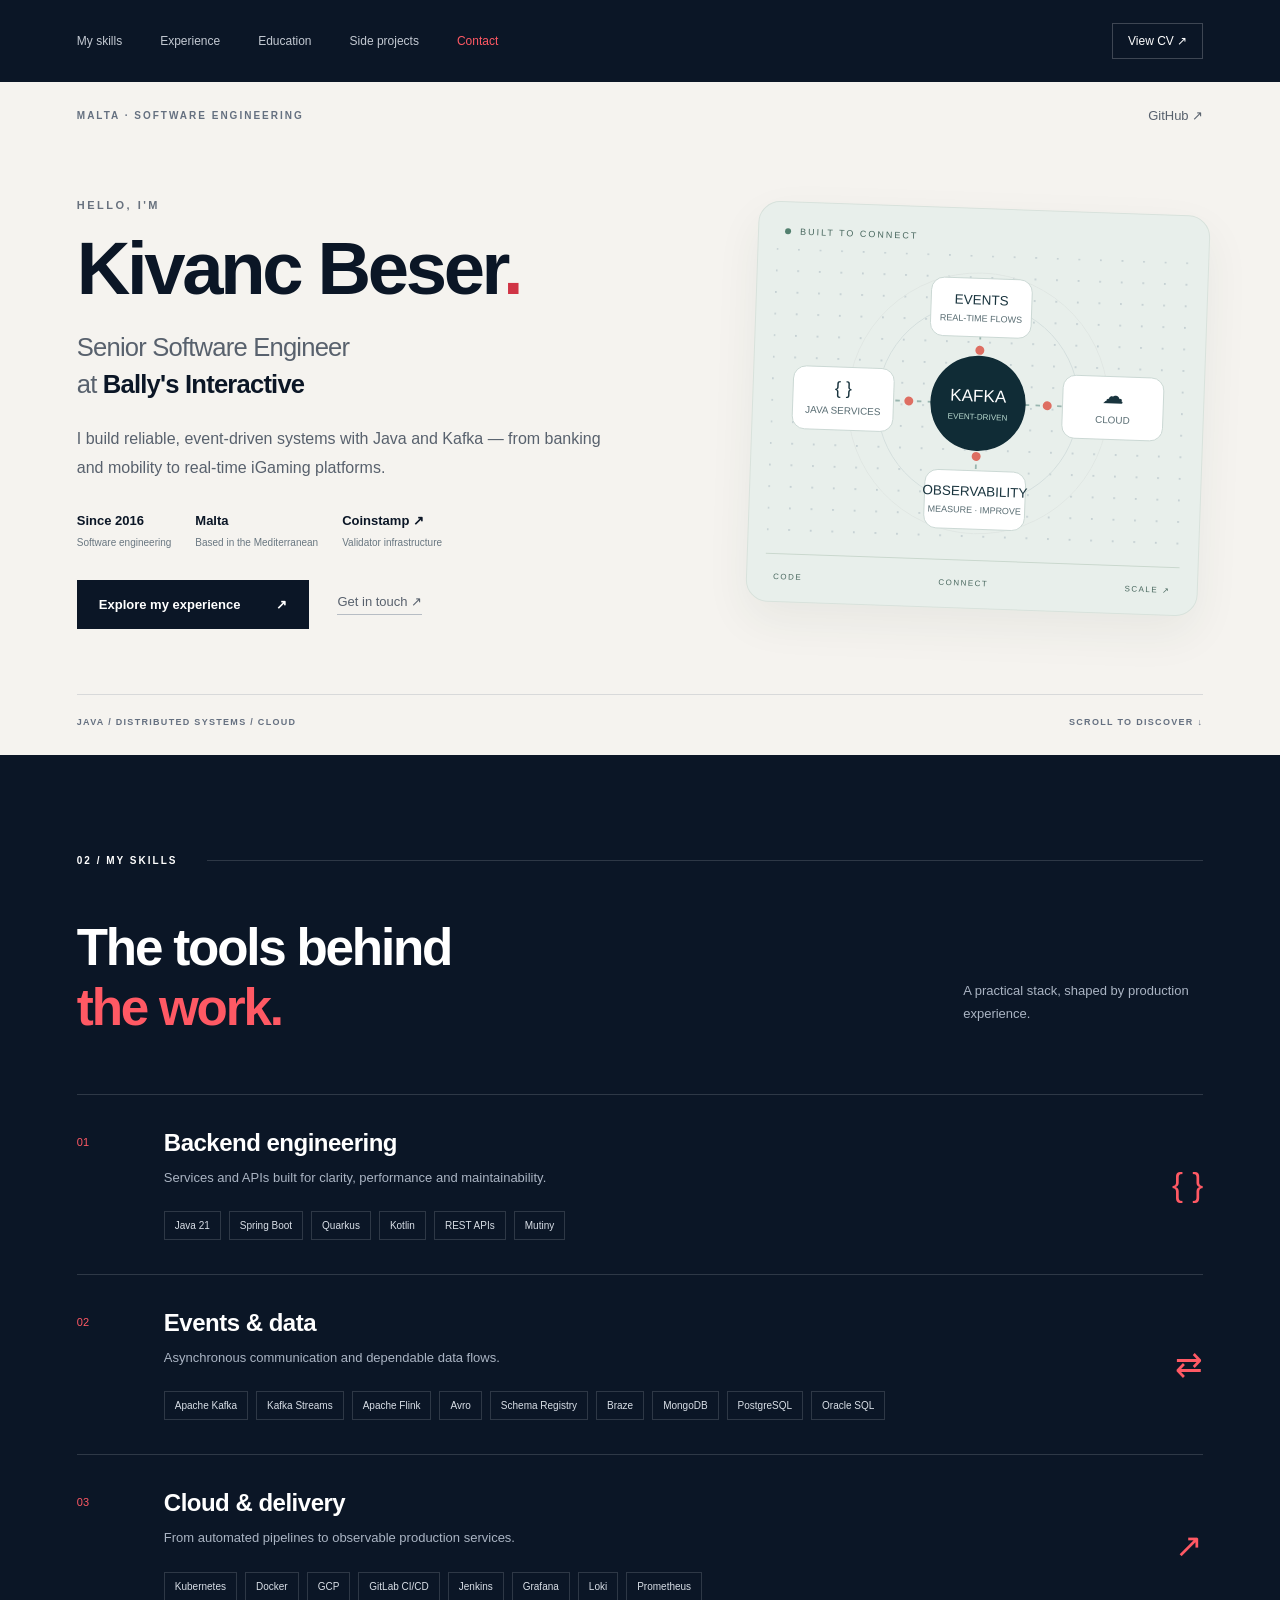
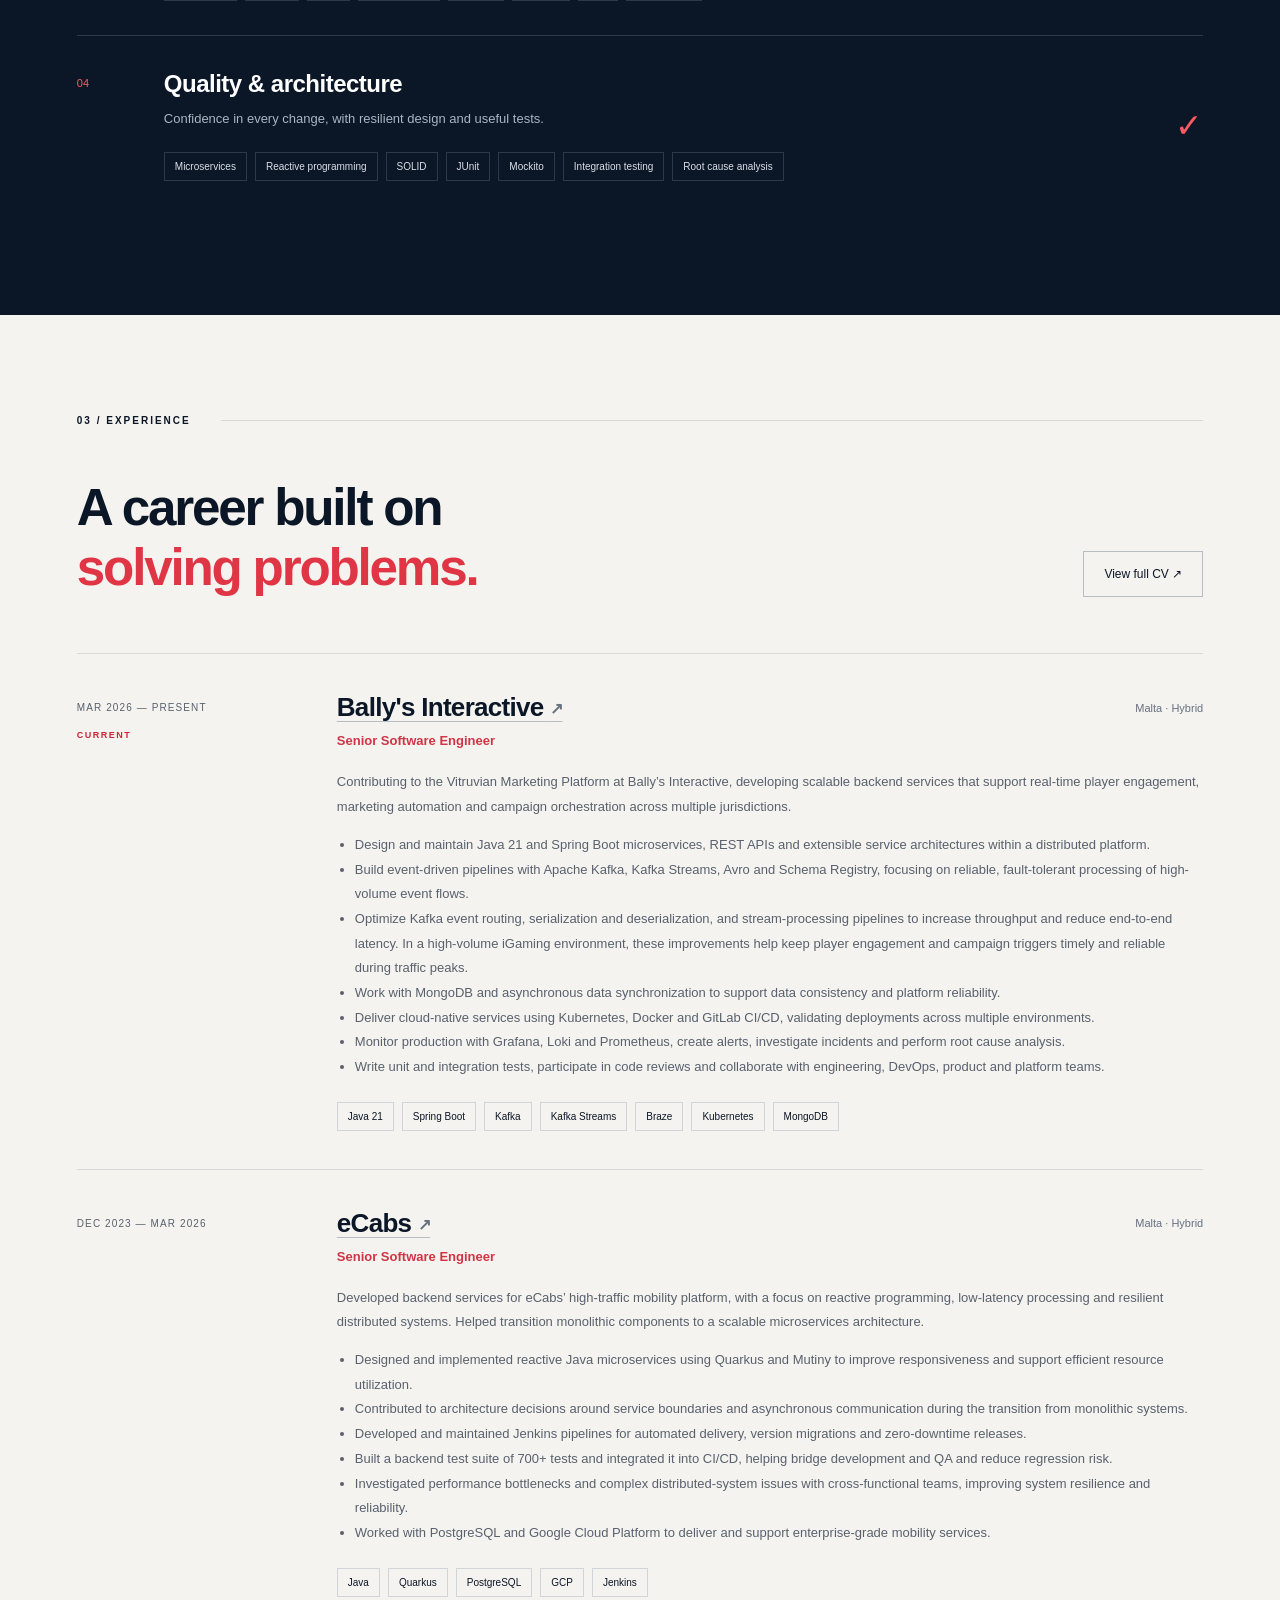
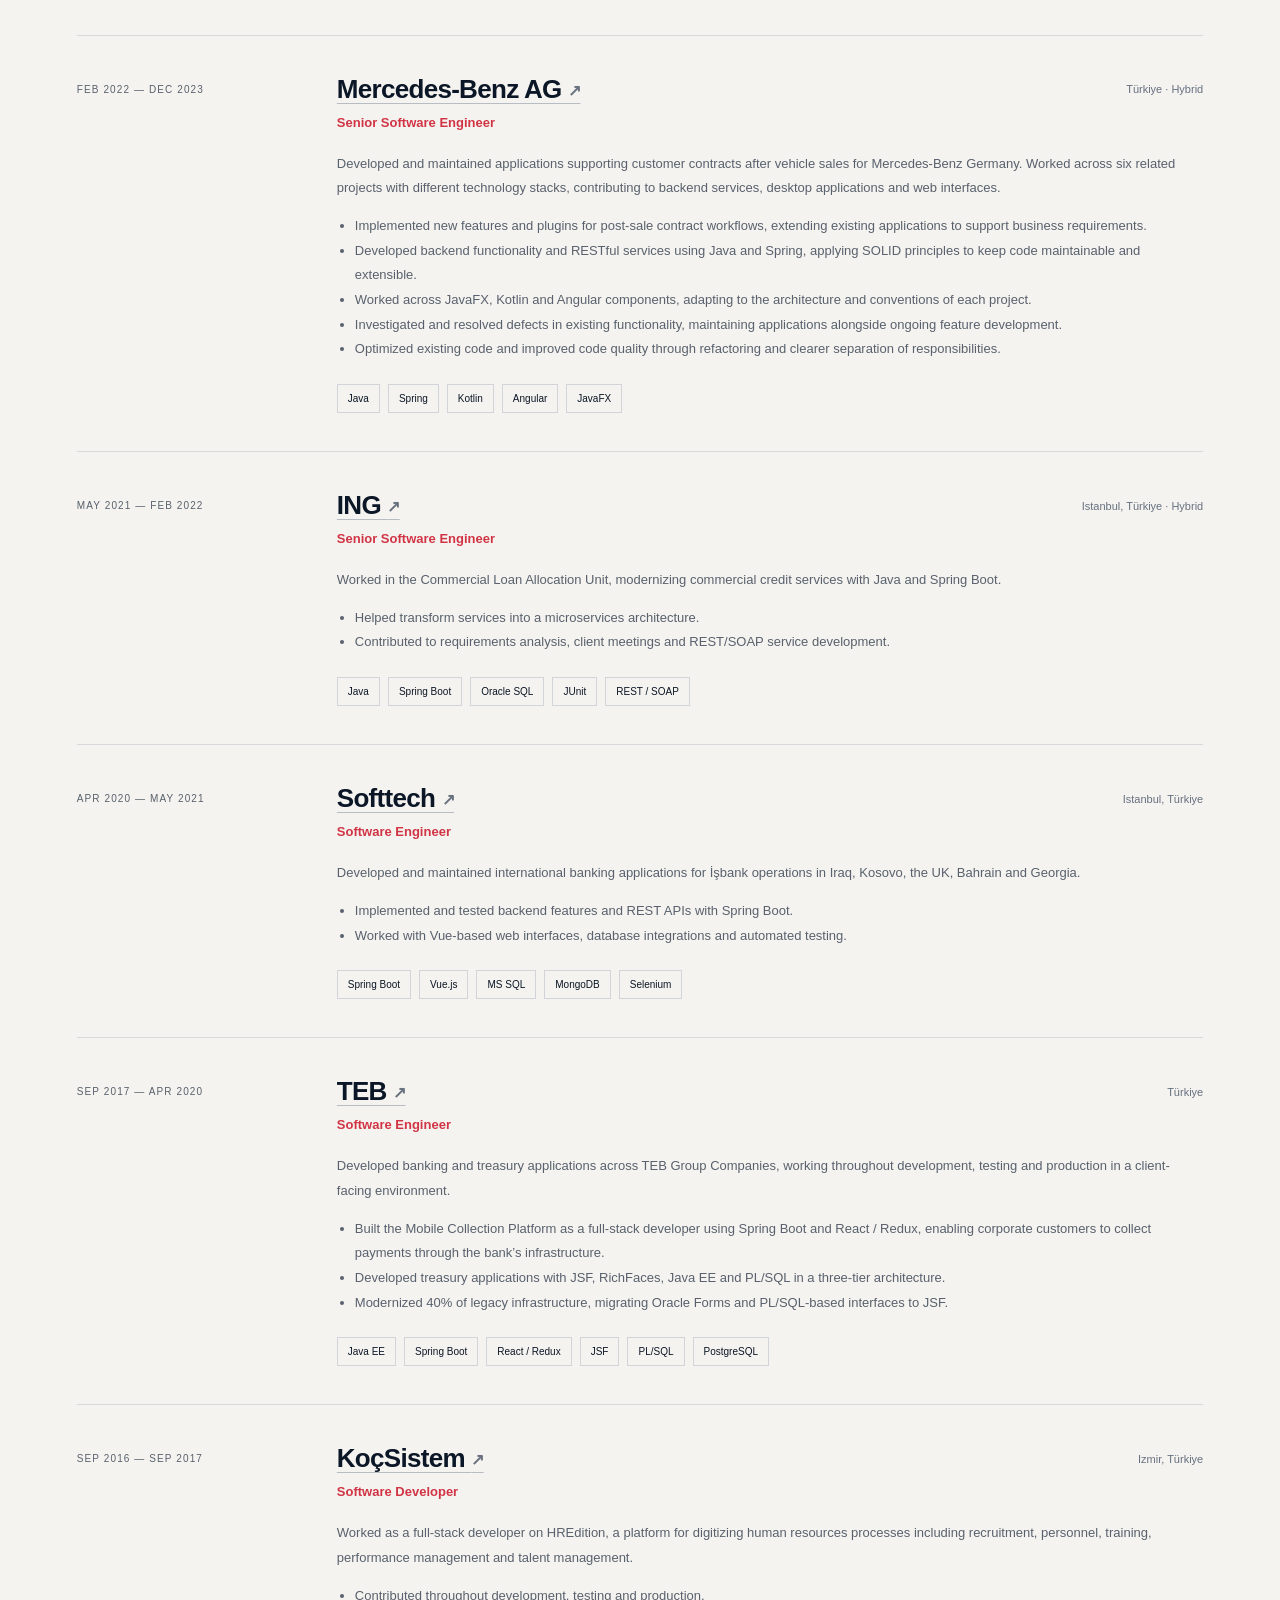
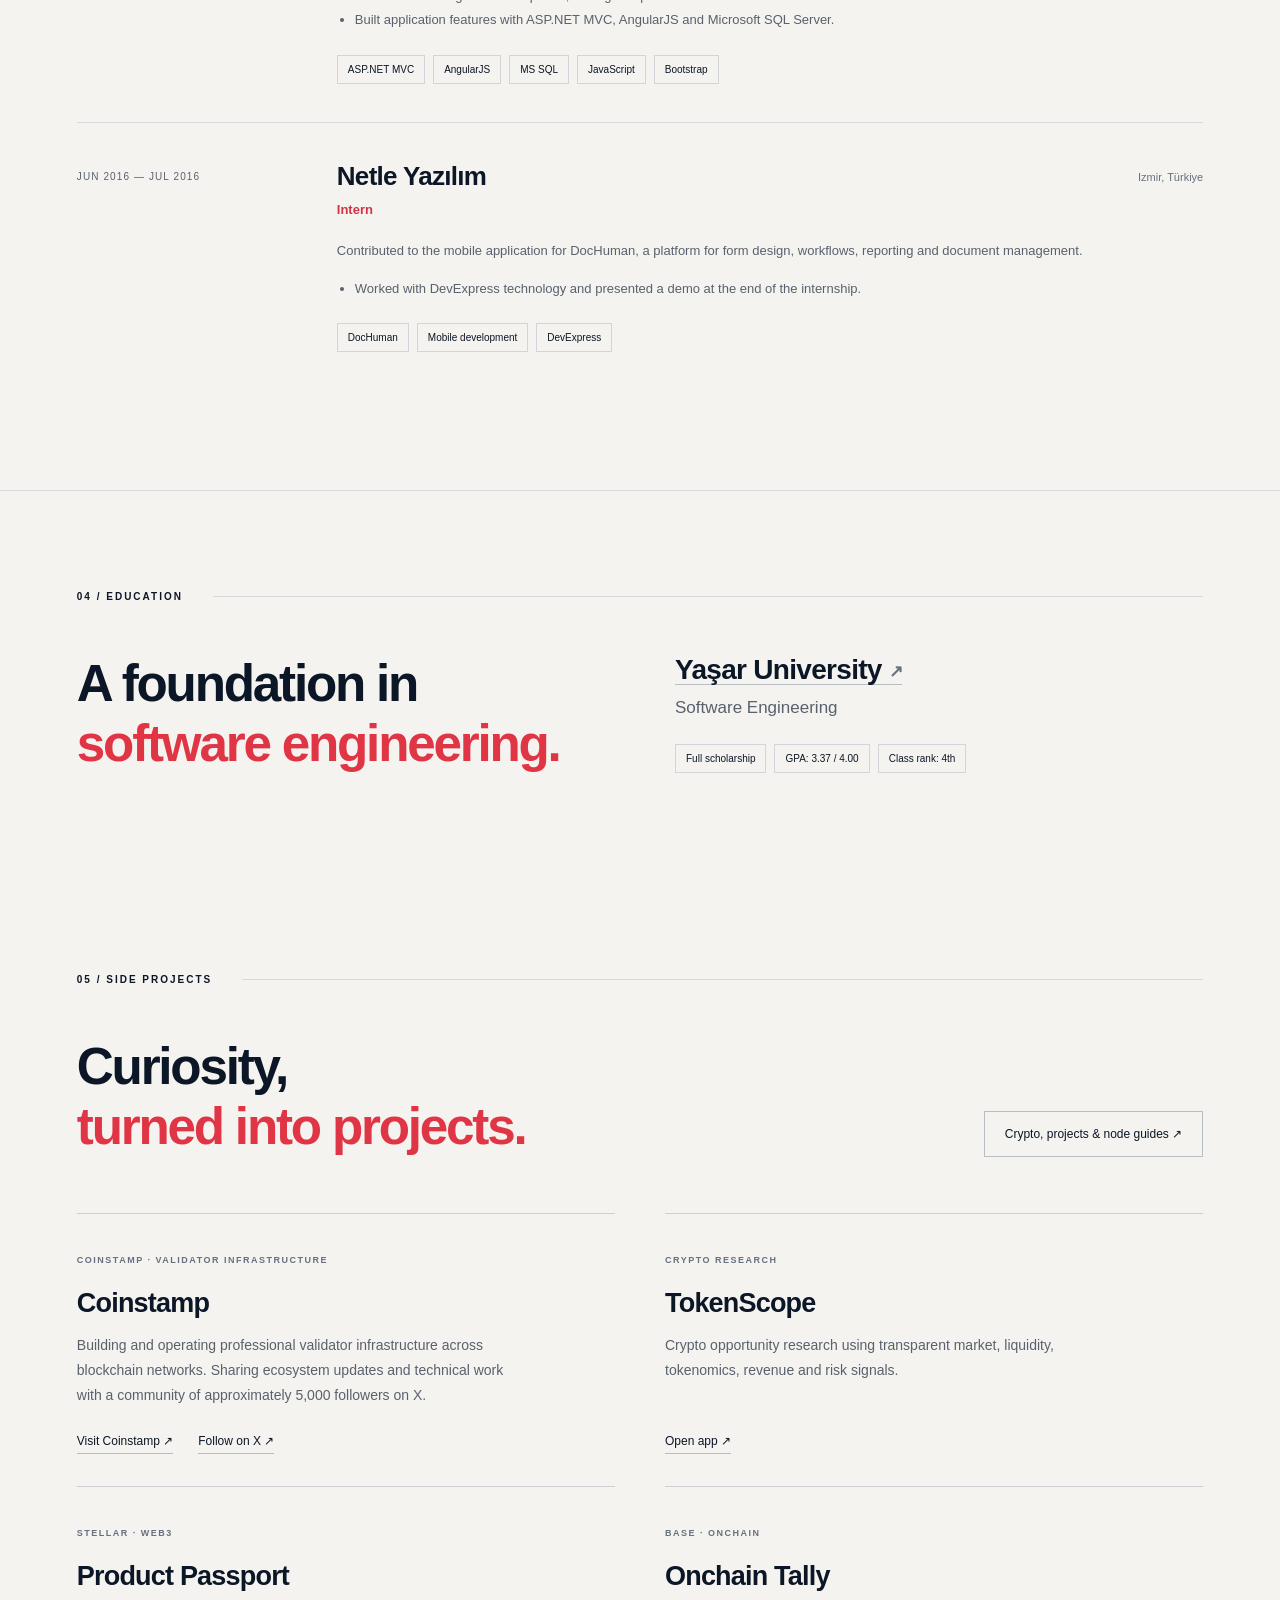
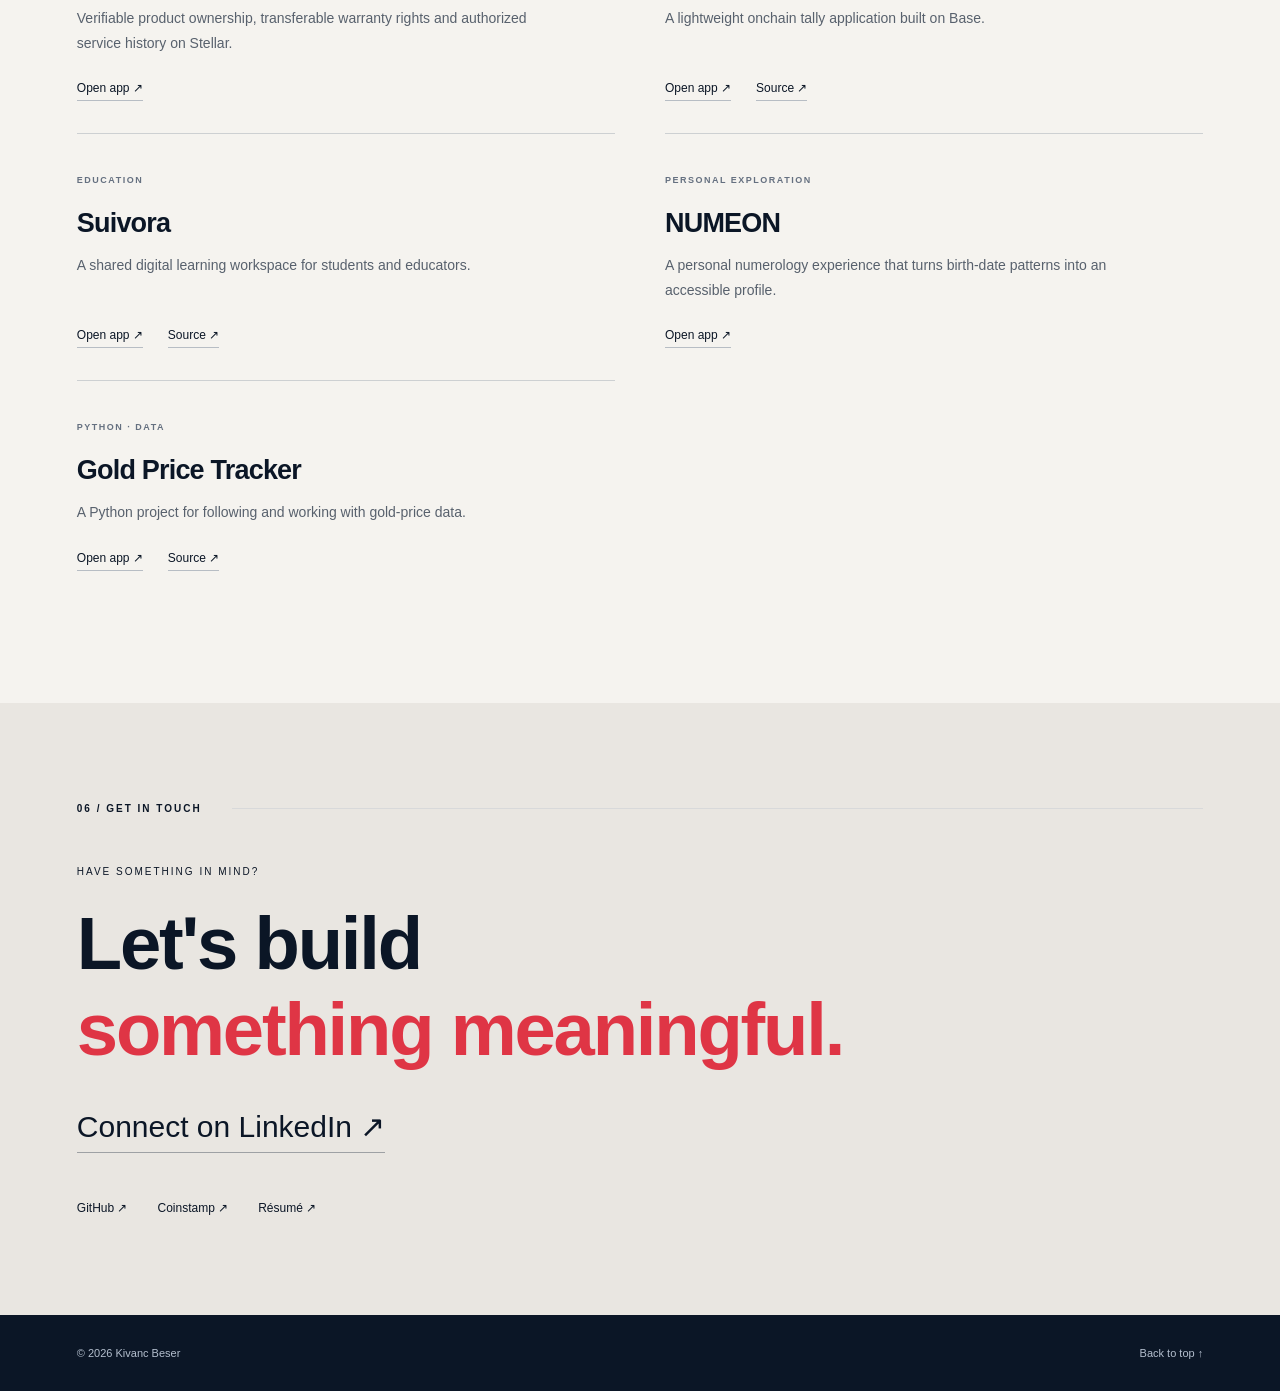
==== index.html @ 6124ff05 "Replace long homepage biography with visual engineering introduction" ====
<!doctype html>
<html lang="en">
<head>
<meta charset="utf-8"><meta name="viewport" content="width=device-width, initial-scale=1">
<meta name="description" content="Kivanc Beser — Senior Software Engineer based in Malta. Java, event-driven systems, microservices and cloud-native platforms.">
<meta name="theme-color" content="#f5f3ef"><title>Kivanc Beser | Senior Software Engineer</title>

<link rel="stylesheet" href="style.css">
</head>
<body>
<a class="skip" href="#skills">Skip to content</a>
<nav class="nav" aria-label="Main navigation"><div><a href="#skills">My skills</a><a href="#experience">Experience</a><a href="#education">Education</a><a href="#projects">Side projects</a><a href="#contact">Contact</a></div><a class="cv-link" href="cv.html" target="_blank" rel="noopener">View CV ↗</a></nav>
<header class="hero" id="home"><span id="about" class="legacy-anchor" aria-hidden="true"></span>
<div class="hero-top"><span>MALTA · SOFTWARE ENGINEERING</span><a href="https://github.com/kivancbeser" target="_blank" rel="noopener noreferrer">GitHub ↗</a></div>
<div class="hero-layout"><div class="hero-content"><p class="eyebrow">HELLO, I'M</p><h1>Kivanc Beser<span>.</span></h1><h2>Senior Software Engineer <br>at <strong>Bally's Interactive</strong></h2><div class="home-bio"><p>I build reliable, event-driven systems with Java and Kafka — from banking and mobility to real-time iGaming platforms.</p></div><div class="hero-highlights"><span><strong>Since 2016</strong>Software engineering</span><span><strong>Malta</strong>Based in the Mediterranean</span><a href="https://coinstamp.me/" target="_blank" rel="noopener noreferrer"><strong>Coinstamp ↗</strong>Validator infrastructure</a></div><div class="hero-actions"><a class="button light" href="#experience">Explore my experience <span>↗</span></a><a class="text-link" href="https://www.linkedin.com/in/kivancenesbeser/" target="_blank" rel="noopener noreferrer">Get in touch ↗</a></div></div>
<div class="engineering-visual" role="img" aria-label="Illustration of event-driven engineering: Java services connected through Kafka to cloud infrastructure"><div class="visual-caption"><span class="visual-dot"></span> BUILT TO CONNECT</div><svg viewBox="0 0 460 330" aria-hidden="true"><defs><pattern id="grid" width="24" height="24" patternUnits="userSpaceOnUse"><circle cx="1" cy="1" r="1" fill="#b8c5ca"/></pattern></defs><rect width="460" height="330" fill="url(#grid)"/><circle cx="230" cy="165" r="112" fill="none" stroke="#d3dedc"/><circle cx="230" cy="165" r="145" fill="none" stroke="#e0e6e3"/><path d="M102 165H358M230 65V265" stroke="#99b5af" stroke-width="2" stroke-dasharray="5 7"/><g fill="#fff" stroke="#c8d6d1"><rect x="24" y="130" width="112" height="70" rx="14"/><rect x="324" y="130" width="112" height="70" rx="14"/><rect x="174" y="26" width="112" height="65" rx="14"/><rect x="174" y="240" width="112" height="65" rx="14"/></g><circle cx="230" cy="165" r="53" fill="#102c36"/><g font-family="Arial,sans-serif" text-anchor="middle"><text x="80" y="160" font-size="20" fill="#19343e">{ }</text><text x="80" y="182" font-size="11" fill="#586c72">JAVA SERVICES</text><text x="380" y="160" font-size="24" fill="#19343e">☁</text><text x="380" y="182" font-size="11" fill="#586c72">CLOUD</text><text x="230" y="55" font-size="15" fill="#19343e">EVENTS</text><text x="230" y="74" font-size="10" fill="#586c72">REAL-TIME FLOWS</text><text x="230" y="268" font-size="15" fill="#19343e">OBSERVABILITY</text><text x="230" y="287" font-size="10" fill="#586c72">MEASURE · IMPROVE</text><text x="230" y="163" font-size="19" fill="#fff">KAFKA</text><text x="230" y="183" font-size="9" fill="#b7d8ce">EVENT-DRIVEN</text></g><g fill="#de6e62"><circle cx="153" cy="165" r="5"/><circle cx="307" cy="165" r="5"/><circle cx="230" cy="106" r="5"/><circle cx="230" cy="224" r="5"/></g></svg><div class="visual-footer"><span>CODE</span><span>CONNECT</span><span>SCALE ↗</span></div></div></div><div class="hero-bottom"><span>JAVA / DISTRIBUTED SYSTEMS / CLOUD</span><a href="#skills">SCROLL TO DISCOVER ↓</a></div>

</header>
<main>

<section id="skills" class="section skills"><div class="section-label"><span>02 / MY SKILLS</span><span class="line"></span></div><div class="section-heading"><h2>The tools behind<br><em>the work.</em></h2><p>A practical stack, shaped by production experience.</p></div><div class="skill-list">
<article><span class="skill-number">01</span><div><h3>Backend engineering</h3><p>Services and APIs built for clarity, performance and maintainability.</p><div class="tags"><span>Java 21</span><span>Spring Boot</span><span>Quarkus</span><span>Kotlin</span><span>REST APIs</span><span>Mutiny</span></div></div><span class="skill-symbol" aria-hidden="true">{ }</span></article>
<article><span class="skill-number">02</span><div><h3>Events & data</h3><p>Asynchronous communication and dependable data flows.</p><div class="tags"><span>Apache Kafka</span><span>Kafka Streams</span><span>Apache Flink</span><span>Avro</span><span>Schema Registry</span><span>Braze</span><span>MongoDB</span><span>PostgreSQL</span><span>Oracle SQL</span></div></div><span class="skill-symbol" aria-hidden="true">⇄</span></article>
<article><span class="skill-number">03</span><div><h3>Cloud & delivery</h3><p>From automated pipelines to observable production services.</p><div class="tags"><span>Kubernetes</span><span>Docker</span><span>GCP</span><span>GitLab CI/CD</span><span>Jenkins</span><span>Grafana</span><span>Loki</span><span>Prometheus</span></div></div><span class="skill-symbol" aria-hidden="true">↗</span></article>
<article><span class="skill-number">04</span><div><h3>Quality & architecture</h3><p>Confidence in every change, with resilient design and useful tests.</p><div class="tags"><span>Microservices</span><span>Reactive programming</span><span>SOLID</span><span>JUnit</span><span>Mockito</span><span>Integration testing</span><span>Root cause analysis</span></div></div><span class="skill-symbol" aria-hidden="true">✓</span></article></div></section>
<section id="experience" class="section experience"><div class="section-label"><span>03 / EXPERIENCE</span><span class="line"></span></div><div class="section-heading"><h2>A career built on<br><em>solving problems.</em></h2><a class="outline-button" href="cv.html" target="_blank" rel="noopener">View full CV ↗</a></div><div class="timeline">
<article class="job"><div class="job-date">MAR 2026 — PRESENT<span class="current">CURRENT</span></div><div class="job-body"><div class="job-header"><h3><a class="company-link" href="https://www.ballys.com/Our-Brands/ballys-interactive-international/default.aspx" target="_blank" rel="noopener noreferrer" aria-label="Bally&#x27;s Interactive official website (opens in a new tab)">Bally's Interactive <span aria-hidden="true">↗</span></a></h3><span>Malta · Hybrid</span></div><h4>Senior Software Engineer</h4><p>Contributing to the Vitruvian Marketing Platform at Bally’s Interactive, developing scalable backend services that support real-time player engagement, marketing automation and campaign orchestration across multiple jurisdictions.</p><ul><li>Design and maintain Java 21 and Spring Boot microservices, REST APIs and extensible service architectures within a distributed platform.</li><li>Build event-driven pipelines with Apache Kafka, Kafka Streams, Avro and Schema Registry, focusing on reliable, fault-tolerant processing of high-volume event flows.</li><li>Optimize Kafka event routing, serialization and deserialization, and stream-processing pipelines to increase throughput and reduce end-to-end latency. In a high-volume iGaming environment, these improvements help keep player engagement and campaign triggers timely and reliable during traffic peaks.</li><li>Work with MongoDB and asynchronous data synchronization to support data consistency and platform reliability.</li><li>Deliver cloud-native services using Kubernetes, Docker and GitLab CI/CD, validating deployments across multiple environments.</li><li>Monitor production with Grafana, Loki and Prometheus, create alerts, investigate incidents and perform root cause analysis.</li><li>Write unit and integration tests, participate in code reviews and collaborate with engineering, DevOps, product and platform teams.</li></ul><div class="tags"><span>Java 21</span><span>Spring Boot</span><span>Kafka</span><span>Kafka Streams</span><span>Braze</span><span>Kubernetes</span><span>MongoDB</span></div></div></article>
<article class="job"><div class="job-date">DEC 2023 — MAR 2026</div><div class="job-body"><div class="job-header"><h3><a class="company-link" href="https://ecabstech.com/" target="_blank" rel="noopener noreferrer" aria-label="eCabs official website (opens in a new tab)">eCabs <span aria-hidden="true">↗</span></a></h3><span>Malta · Hybrid</span></div><h4>Senior Software Engineer</h4><p>Developed backend services for eCabs’ high-traffic mobility platform, with a focus on reactive programming, low-latency processing and resilient distributed systems. Helped transition monolithic components to a scalable microservices architecture.</p><ul><li>Designed and implemented reactive Java microservices using Quarkus and Mutiny to improve responsiveness and support efficient resource utilization.</li><li>Contributed to architecture decisions around service boundaries and asynchronous communication during the transition from monolithic systems.</li><li>Developed and maintained Jenkins pipelines for automated delivery, version migrations and zero-downtime releases.</li><li>Built a backend test suite of 700+ tests and integrated it into CI/CD, helping bridge development and QA and reduce regression risk.</li><li>Investigated performance bottlenecks and complex distributed-system issues with cross-functional teams, improving system resilience and reliability.</li><li>Worked with PostgreSQL and Google Cloud Platform to deliver and support enterprise-grade mobility services.</li></ul><div class="tags"><span>Java</span><span>Quarkus</span><span>PostgreSQL</span><span>GCP</span><span>Jenkins</span></div></div></article>
<article class="job"><div class="job-date">FEB 2022 — DEC 2023</div><div class="job-body"><div class="job-header"><h3><a class="company-link" href="https://www.mercedes-benz.com/en/" target="_blank" rel="noopener noreferrer" aria-label="Mercedes-Benz AG official website (opens in a new tab)">Mercedes-Benz AG <span aria-hidden="true">↗</span></a></h3><span>Türkiye · Hybrid</span></div><h4>Senior Software Engineer</h4><p>Developed and maintained applications supporting customer contracts after vehicle sales for Mercedes-Benz Germany. Worked across six related projects with different technology stacks, contributing to backend services, desktop applications and web interfaces.</p><ul><li>Implemented new features and plugins for post-sale contract workflows, extending existing applications to support business requirements.</li><li>Developed backend functionality and RESTful services using Java and Spring, applying SOLID principles to keep code maintainable and extensible.</li><li>Worked across JavaFX, Kotlin and Angular components, adapting to the architecture and conventions of each project.</li><li>Investigated and resolved defects in existing functionality, maintaining applications alongside ongoing feature development.</li><li>Optimized existing code and improved code quality through refactoring and clearer separation of responsibilities.</li></ul><div class="tags"><span>Java</span><span>Spring</span><span>Kotlin</span><span>Angular</span><span>JavaFX</span></div></div></article>
<article class="job"><div class="job-date">MAY 2021 — FEB 2022</div><div class="job-body"><div class="job-header"><h3><a class="company-link" href="https://ing.com/?Language=EN" target="_blank" rel="noopener noreferrer" aria-label="ING official website (opens in a new tab)">ING <span aria-hidden="true">↗</span></a></h3><span>Istanbul, Türkiye · Hybrid</span></div><h4>Senior Software Engineer</h4><p>Worked in the Commercial Loan Allocation Unit, modernizing commercial credit services with Java and Spring Boot.</p><ul><li>Helped transform services into a microservices architecture.</li><li>Contributed to requirements analysis, client meetings and REST/SOAP service development.</li></ul><div class="tags"><span>Java</span><span>Spring Boot</span><span>Oracle SQL</span><span>JUnit</span><span>REST / SOAP</span></div></div></article>
<article class="job"><div class="job-date">APR 2020 — MAY 2021</div><div class="job-body"><div class="job-header"><h3><a class="company-link" href="https://softtech.com.tr/en/" target="_blank" rel="noopener noreferrer" aria-label="Softtech official website (opens in a new tab)">Softtech <span aria-hidden="true">↗</span></a></h3><span>Istanbul, Türkiye</span></div><h4>Software Engineer</h4><p>Developed and maintained international banking applications for İşbank operations in Iraq, Kosovo, the UK, Bahrain and Georgia.</p><ul><li>Implemented and tested backend features and REST APIs with Spring Boot.</li><li>Worked with Vue-based web interfaces, database integrations and automated testing.</li></ul><div class="tags"><span>Spring Boot</span><span>Vue.js</span><span>MS SQL</span><span>MongoDB</span><span>Selenium</span></div></div></article>
<article class="job"><div class="job-date">SEP 2017 — APR 2020</div><div class="job-body"><div class="job-header"><h3><a class="company-link" href="https://www.teb.com.tr/en/" target="_blank" rel="noopener noreferrer" aria-label="TEB official website (opens in a new tab)">TEB <span aria-hidden="true">↗</span></a></h3><span>Türkiye</span></div><h4>Software Engineer</h4><p>Developed banking and treasury applications across TEB Group Companies, working throughout development, testing and production in a client-facing environment.</p><ul><li>Built the Mobile Collection Platform as a full-stack developer using Spring Boot and React / Redux, enabling corporate customers to collect payments through the bank’s infrastructure.</li><li>Developed treasury applications with JSF, RichFaces, Java EE and PL/SQL in a three-tier architecture.</li><li>Modernized 40% of legacy infrastructure, migrating Oracle Forms and PL/SQL-based interfaces to JSF.</li></ul><div class="tags"><span>Java EE</span><span>Spring Boot</span><span>React / Redux</span><span>JSF</span><span>PL/SQL</span><span>PostgreSQL</span></div></div></article>
<article class="job"><div class="job-date">SEP 2016 — SEP 2017</div><div class="job-body"><div class="job-header"><h3><a class="company-link" href="https://www.kocsistem.com.tr/en" target="_blank" rel="noopener noreferrer" aria-label="KoçSistem official website (opens in a new tab)">KoçSistem <span aria-hidden="true">↗</span></a></h3><span>Izmir, Türkiye</span></div><h4>Software Developer</h4><p>Worked as a full-stack developer on HREdition, a platform for digitizing human resources processes including recruitment, personnel, training, performance management and talent management.</p><ul><li>Contributed throughout development, testing and production.</li><li>Built application features with ASP.NET MVC, AngularJS and Microsoft SQL Server.</li></ul><div class="tags"><span>ASP.NET MVC</span><span>AngularJS</span><span>MS SQL</span><span>JavaScript</span><span>Bootstrap</span></div></div></article>
<article class="job"><div class="job-date">JUN 2016 — JUL 2016</div><div class="job-body"><div class="job-header"><h3>Netle Yazılım</h3><span>Izmir, Türkiye</span></div><h4>Intern</h4><p>Contributed to the mobile application for DocHuman, a platform for form design, workflows, reporting and document management.</p><ul><li>Worked with DevExpress technology and presented a demo at the end of the internship.</li></ul><div class="tags"><span>DocHuman</span><span>Mobile development</span><span>DevExpress</span></div></div></article>
</div></section>
<section id="education" class="section education"><div class="section-label"><span>04 / EDUCATION</span><span class="line"></span></div><div class="about-grid"><h2>A foundation in<br><em>software engineering.</em></h2><div class="education-details"><h3><a class="company-link" href="https://www.yasar.edu.tr/en/" target="_blank" rel="noopener noreferrer">Yaşar University <span aria-hidden="true">↗</span></a></h3><p>Software Engineering</p><div class="tags"><span>Full scholarship</span><span>GPA: 3.37 / 4.00</span><span>Class rank: 4th</span></div></div></div></section>
<section id="projects" class="section home-projects"><div class="section-label"><span>05 / SIDE PROJECTS</span><span class="line"></span></div><div class="section-heading"><h2>Curiosity,<br><em>turned into projects.</em></h2><a class="outline-button" href="projects.html">Crypto, projects &amp; node guides ↗</a></div><div class="projects-grid"><article class="project-card"><p class="eyebrow">COINSTAMP · VALIDATOR INFRASTRUCTURE</p><h3>Coinstamp</h3><p>Building and operating professional validator infrastructure across blockchain networks. Sharing ecosystem updates and technical work with a community of approximately 5,000 followers on X.</p><div class="project-links"><a href="https://coinstamp.me/" target="_blank" rel="noopener noreferrer">Visit Coinstamp ↗</a><a href="https://x.com/Coinstampp" target="_blank" rel="noopener noreferrer">Follow on X ↗</a></div></article><article class="project-card"><p class="eyebrow">CRYPTO RESEARCH</p><h3>TokenScope</h3><p>Crypto opportunity research using transparent market, liquidity, tokenomics, revenue and risk signals.</p><div class="project-links"><a href="https://tokenscope-one.vercel.app" target="_blank" rel="noopener noreferrer">Open app ↗</a></div></article><article class="project-card"><p class="eyebrow">STELLAR · WEB3</p><h3>Product Passport</h3><p>Verifiable product ownership, transferable warranty rights and authorized service history on Stellar.</p><div class="project-links"><a href="https://stellar-product-passport.vercel.app" target="_blank" rel="noopener noreferrer">Open app ↗</a></div></article><article class="project-card"><p class="eyebrow">BASE · ONCHAIN</p><h3>Onchain Tally</h3><p>A lightweight onchain tally application built on Base.</p><div class="project-links"><a href="https://baseappcounter.vercel.app" target="_blank" rel="noopener noreferrer">Open app ↗</a><a href="https://github.com/kivancbeser/baseappcounter" target="_blank" rel="noopener noreferrer">Source ↗</a></div></article><article class="project-card"><p class="eyebrow">EDUCATION</p><h3>Suivora</h3><p>A shared digital learning workspace for students and educators.</p><div class="project-links"><a href="https://suivora.vercel.app" target="_blank" rel="noopener noreferrer">Open app ↗</a><a href="https://github.com/kivancbeser/Suivora" target="_blank" rel="noopener noreferrer">Source ↗</a></div></article><article class="project-card"><p class="eyebrow">PERSONAL EXPLORATION</p><h3>NUMEON</h3><p>A personal numerology experience that turns birth-date patterns into an accessible profile.</p><div class="project-links"><a href="https://numeon.vercel.app" target="_blank" rel="noopener noreferrer">Open app ↗</a></div></article><article class="project-card"><p class="eyebrow">PYTHON · DATA</p><h3>Gold Price Tracker</h3><p>A Python project for following and working with gold-price data.</p><div class="project-links"><a href="https://kivancbeser.github.io/gold-price-tracker/" target="_blank" rel="noopener noreferrer">Open app ↗</a><a href="https://github.com/kivancbeser/gold-price-tracker" target="_blank" rel="noopener noreferrer">Source ↗</a></div></article></div></section>
<section id="contact" class="section contact"><div class="section-label"><span>06 / GET IN TOUCH</span><span class="line"></span></div><p>HAVE SOMETHING IN MIND?</p><h2>Let's build<br><em>something meaningful.</em></h2><a class="contact-email" href="https://www.linkedin.com/in/kivancenesbeser/" target="_blank" rel="noopener noreferrer">Connect on LinkedIn ↗</a><div class="contact-links"><a href="https://github.com/kivancbeser" target="_blank" rel="noopener noreferrer">GitHub ↗</a><a href="https://coinstamp.me/" target="_blank" rel="noopener noreferrer">Coinstamp ↗</a><a href="cv.html" target="_blank" rel="noopener">Résumé ↗</a></div></section>
</main><footer><span>© <span id="year">2026</span> Kivanc Beser</span><a href="#home">Back to top ↑</a></footer>
<script src="script.js"></script>
</body></html>
---- style.css ----
:root{--ink:#0b1626;--muted:#aab4c3;--coral:#ff5964;--paper:#f5f3ef;--rule:#d8d9da}*{box-sizing:border-box}html{scroll-behavior:smooth;scroll-padding-top:95px}body{margin:0;background:var(--paper);color:var(--ink);font-family:Inter,-apple-system,BlinkMacSystemFont,"Segoe UI",sans-serif;-webkit-font-smoothing:antialiased}a{color:inherit;text-decoration:none}a:focus-visible,button:focus-visible{outline:3px solid #e93349;outline-offset:6px}button{font:inherit}.skip{position:absolute;top:-100px;background:white;color:var(--ink);padding:16px;z-index:10}.skip:focus{top:10px}.hero{background:var(--coral);color:#fff;min-height:810px;height:92svh;max-height:1100px;position:relative;overflow:hidden;padding:30px 6%;display:flex;flex-direction:column}.hero:after{content:"";width:720px;height:720px;position:absolute;right:-230px;top:75px;border:1px solid #ffffff30;border-radius:50%;box-shadow:0 0 0 80px #ffffff07,0 0 0 160px #ffffff05;pointer-events:none}.hero-top,.hero-bottom{display:flex;justify-content:space-between;align-items:center;z-index:1}.hero-top>span,.hero-bottom{font-size:10px;font-weight:650;letter-spacing:2px}.wordmark{font-size:30px;font-weight:800;letter-spacing:-2px}.hero .wordmark span{color:var(--ink)}.hero-top>a:last-child{font-size:13px}.hero-content{margin:auto 0;z-index:1;position:relative;max-width:900px}.portrait{width:80px;height:80px;border:1px solid #ffffff70;border-radius:50%;display:grid;place-items:center;font-size:27px;font-weight:600;position:relative;background:#ffffff12;margin-bottom:26px}.status{width:13px;height:13px;background:var(--ink);border:3px solid var(--coral);border-radius:50%;position:absolute;right:1px;bottom:7px}.eyebrow{font-size:11px;letter-spacing:4px;font-weight:650}h1{font-size:clamp(58px,7.7vw,116px);letter-spacing:-.045em;line-height:1.08;margin:18px 0 22px;font-weight:730}h1>span{color:var(--ink)}.hero h2{font-size:clamp(23px,2.6vw,38px);line-height:1.4;font-weight:350;letter-spacing:-1px;margin:0}.hero h2 strong{font-weight:650}.intro{line-height:1.7;font-size:16px;color:#fff;margin:24px 0}.hero-actions{display:flex;gap:28px;align-items:center;margin-top:28px}.button{display:inline-flex;justify-content:space-between;gap:36px;padding:17px 22px;font-size:13px;font-weight:650}.light{background:white;color:var(--ink)}.button:hover{background:var(--ink);color:white}.text-link{font-size:13px;border-bottom:1px solid #ffffff80;padding-bottom:5px}.hero-bottom{margin-top:30px}.code-art{position:absolute;right:9%;top:39%;font:22px/2 monospace;transform:rotate(-8deg);color:#ffffff60}.code-art span{color:#ffffff35;margin-right:12px}.nav{position:sticky;top:0;z-index:5;background:var(--ink);color:white;display:flex;justify-content:space-between;align-items:center;padding:23px 6%;gap:20px}.nav-brand{font-weight:800;font-size:23px;letter-spacing:-1px}.nav-brand span{color:var(--coral)}.nav>div{display:flex;gap:38px}.nav a{font-size:12px}.nav .nav-brand{font-size:23px}.nav>div a{color:#c3c9d2}.nav>div a:hover,.nav>div a.active{color:var(--coral)}.cv-link{border:1px solid #ffffff35;padding:10px 15px}.section{padding:100px max(6%,calc((100vw - 1220px)/2));scroll-margin-top:0}.section-label{display:flex;align-items:center;gap:30px;font-size:10px;font-weight:700;letter-spacing:2px;margin-bottom:52px;white-space:nowrap}.line{height:1px;background:var(--rule);width:100%}.about-grid{display:grid;grid-template-columns:1fr 1fr;gap:70px}h2{font-size:clamp(34px,4vw,56px);line-height:1.17;letter-spacing:-2.2px;font-weight:600;margin:0}em{font-style:normal;color:#df3545}.about-copy p{font-size:15px;line-height:1.85;color:#58616d;margin:0 0 20px}.about-copy .lead{font-size:21px;line-height:1.6;color:var(--ink)}.about-copy p a{border-bottom:1px solid #b0b3b7;color:var(--ink)}.facts{display:flex;gap:50px;padding-top:20px;margin-top:30px;border-top:1px solid var(--rule)}.facts span{display:block;font-size:9px;letter-spacing:1.5px;margin-bottom:10px;color:#647080}.facts strong{font-size:13px;font-weight:600}.skills{background:var(--ink);color:white}.skills .line{background:#ffffff25}.section-heading{display:flex;align-items:end;justify-content:space-between;gap:30px;margin-bottom:56px}.section-heading>p{font-size:13px;color:var(--muted);max-width:240px;line-height:1.8}.skills em{color:var(--coral)}.skill-list article{display:grid;grid-template-columns:65px 1fr 65px;gap:22px;padding:34px 0;border-top:1px solid #ffffff25}.skill-number{color:var(--coral);font-size:11px;padding-top:7px}.skill-list h3{font-weight:550;font-size:24px;letter-spacing:-.5px;margin:0 0 10px}.skill-list p{color:var(--muted);font-size:13px;line-height:1.7;margin:0 0 22px}.tags{display:flex;gap:8px;flex-wrap:wrap}.tags span{border:1px solid #d1d4d8;padding:7px 10px;font-size:10px;line-height:1.3}.skills .tags span{border-color:#ffffff25;color:#d9dfe7}.skill-symbol{font-size:33px;color:var(--coral);align-self:center;text-align:right}.outline-button{font-size:12px;border:1px solid #b8bdc4;padding:15px 20px;white-space:nowrap}.outline-button:hover{background:var(--ink);color:white}.job{display:grid;grid-template-columns:220px 1fr;gap:40px;border-top:1px solid var(--rule);padding:38px 0}.job-date{font-size:10px;letter-spacing:1.1px;line-height:1.6;padding-top:8px;color:#58616d}.current{display:block;color:#ca2739;margin-top:12px;font-size:9px;font-weight:700;letter-spacing:1.5px}.job-header{display:flex;justify-content:space-between;gap:20px;align-items:center}.job h3{font-size:26px;letter-spacing:-.7px;margin:0;font-weight:600}.job-header>span{font-size:11px;color:#657080}.job h4{font-size:13px;color:#d03445;font-weight:600;margin:10px 0 22px}.job p,.job li{font-size:13px;line-height:1.9;color:#58616d}.job ul{padding-left:18px;margin:12px 0 22px}.contact{background:#e9e6e1}.contact>p{font-size:10px;letter-spacing:2px;margin-bottom:24px}.contact h2{font-size:clamp(40px,5.8vw,78px);margin-bottom:35px}.contact-email{font-size:clamp(18px,2.6vw,30px);border-bottom:1px solid #9ea1a4;padding-bottom:8px;display:inline-block}.contact-links{display:flex;gap:30px;margin-top:48px;font-size:12px}footer{background:var(--ink);color:#b4bfce;display:flex;align-items:center;justify-content:space-between;padding:32px 6%;font-size:11px}footer .wordmark{color:white}footer .wordmark span{color:var(--coral)}@media(min-width:1600px){.hero-content{margin-left:calc((100vw - 1400px)/2)}}@media(max-width:1000px){.code-art{display:none}.hero{min-height:760px}.job{grid-template-columns:170px 1fr;gap:25px}.about-grid{gap:35px}.nav>div{gap:22px}}@media(max-width:680px){html{scroll-padding-top:80px}.hero{min-height:730px;height:94svh;padding:22px 6%}.hero-top>span{display:none}.hero-content{padding:35px 0}.portrait{width:65px;height:65px;font-size:23px;margin-bottom:26px}h1{font-size:57px;letter-spacing:-3.6px;max-width:360px}.hero h2{font-size:23px;letter-spacing:-.7px}.intro{font-size:14px}.hero-actions{gap:20px;flex-wrap:wrap}.button{font-size:11px;padding:16px;gap:22px}.hero-bottom{font-size:8px;letter-spacing:1px}.hero-bottom>span{max-width:160px;line-height:1.8}.nav{padding:17px 5%;gap:12px}.nav .nav-brand{display:none}.nav>div{gap:15px;flex:1;justify-content:space-between}.nav a{font-size:10px}.cv-link{padding:8px;white-space:nowrap}.section{padding:65px 6%}.section-label{margin-bottom:35px;font-size:9px;gap:15px}.about-grid{grid-template-columns:1fr;gap:30px}h2{font-size:39px;letter-spacing:-1.6px}.about-copy .lead{font-size:19px}.about-copy p{font-size:14px}.section-heading{display:block;margin-bottom:36px}.section-heading>p{margin:24px 0 0}.section-heading .outline-button{display:inline-block;margin-top:25px}.skill-list article{grid-template-columns:25px 1fr;gap:15px;padding:28px 0}.skill-list h3{font-size:21px}.skill-symbol{display:none}.tags span{font-size:9px}.job{grid-template-columns:1fr;gap:15px;padding:30px 0}.job-date{display:flex;gap:15px;align-items:center}.current{margin:0}.job-header{align-items:start;flex-direction:column;gap:10px}.job h3{font-size:25px}.job h4{margin-top:12px}.contact h2{font-size:43px}footer{gap:15px}footer>span{font-size:10px}}@media(prefers-reduced-motion:reduce){html{scroll-behavior:auto}}

/* A quieter introduction, with coral reserved for accents. */
.hero{background:var(--paper);color:var(--ink);height:auto;min-height:610px;max-height:none;padding-top:26px;padding-bottom:28px}
.hero:after{display:none}.hero .wordmark span{color:#d03445}.hero-top>span{color:#657080}.hero-top>a:last-child{color:#58616d}.hero-content{margin:76px 0 65px;max-width:960px}.eyebrow{color:#68717e;letter-spacing:2.5px}h1{font-size:clamp(54px,6.5vw,88px);letter-spacing:-.045em;margin:18px 0 20px}h1>span{color:#d03445}.hero h2{font-size:clamp(23px,2.7vw,34px);color:#58616d;line-height:1.45}.hero h2 strong{color:var(--ink);font-weight:600}.hero h2 br{display:none}.intro{color:#657080;font-size:15px;margin-top:22px}.hero-actions{margin-top:28px}.light{background:var(--ink);color:white}.button:hover{background:#26364b}.hero .text-link{color:#58616d;border-color:#b7bdc4}.hero-bottom{color:#657080;border-top:1px solid var(--rule);padding-top:22px;margin-top:0;font-size:9px;letter-spacing:1.3px}@media(max-width:680px){.hero{min-height:570px;height:auto}.hero-content{margin:55px 0 45px;padding:0}.hero h1{font-size:54px;letter-spacing:-2.7px}.hero h2{font-size:23px;max-width:330px}.hero h2 br{display:block}.hero .intro{font-size:13px}.hero-bottom{font-size:8px}.hero .button{padding:15px}}

.hero-top{justify-content:space-between}.nav>div{flex:1}.project-nav>div{flex:initial}.project-intro{padding-bottom:45px}.project-intro h1{font-size:clamp(42px,6vw,76px);letter-spacing:-.045em;max-width:1000px}.project-intro .lead{font-size:23px;margin-top:28px}.project-intro>p:last-child{max-width:650px;font-size:15px;color:#58616d;line-height:1.85}.projects-section{padding-top:35px}.projects-grid{display:grid;grid-template-columns:1fr 1fr;gap:0 50px}.project-card{padding:32px 0;border-top:1px solid var(--rule);display:flex;flex-direction:column}.project-card .eyebrow{font-size:9px;letter-spacing:1.5px;color:#657080}.project-card h3{font-size:27px;letter-spacing:-.8px;font-weight:600;margin:14px 0}.project-card>p:not(.eyebrow){font-size:14px;line-height:1.8;color:#58616d;max-width:450px;margin:0 0 25px}.project-links{display:flex;gap:25px;margin-top:auto;font-size:12px}.project-links a{border-bottom:1px solid #b7bdc4;padding-bottom:5px}.infrastructure{background:#e9e6e1}.infra-copy{font-size:14px;line-height:1.85;color:#58616d;margin-top:25px;max-width:450px}.guide-list{list-style:none;margin:0;padding:0}.guide-list li{border-bottom:1px solid #c8c9c9}.guide-list a{display:block;padding:22px 0;font-size:14px}.guide-list a:hover,.project-links a:hover{color:#c42b3b}.project-toolkit p{font-size:14px;line-height:1.8;color:#58616d;margin-top:30px}.project-toolkit p a{border-bottom:1px solid #b7bdc4}@media(max-width:680px){.nav>div{gap:10px;flex-wrap:wrap;justify-content:flex-start}.nav .cv-link{margin-left:auto}.project-nav>div{flex:initial}.projects-grid{grid-template-columns:1fr}.project-intro{padding-bottom:25px}.project-intro .lead{font-size:20px}.project-intro h1{font-size:44px}.project-card{padding:28px 0}}

.education{border-top:1px solid var(--rule)}.education-details h3{font-size:28px;letter-spacing:-.7px;font-weight:600;margin:0 0 12px}.education-details>p{font-size:17px;color:#58616d;margin:0 0 26px}@media(max-width:680px){.nav{align-items:flex-start}.nav>div{gap:14px 17px}.education-details h3{font-size:25px}}

.company-link{text-decoration:underline;text-decoration-thickness:1px;text-underline-offset:5px;text-decoration-color:#b8bdc4}.company-link>span{font-size:.6em;color:#68717e;vertical-align:middle}.company-link:hover{color:#c42b3b;text-decoration-color:currentColor}@media print{.company-link{text-decoration:none}.company-link>span{display:none}}

.job-header{flex-wrap:wrap}.job-header 

.home-projects{background:#eeece7}.home-projects .project-card{border-color:#cdd0d2}

.home-bio{max-width:820px;margin-top:25px}.home-bio p{font-size:15px;line-height:1.8;color:#58616d;margin:0 0 14px}.home-bio a{color:var(--ink);text-decoration:underline;text-underline-offset:3px}.legacy-anchor{position:absolute;top:0}.hero-content{max-width:1000px}@media(max-width:680px){.home-bio p{font-size:14px}}

.hero-layout{display:grid;grid-template-columns:minmax(0,1.35fr) minmax(300px,1fr);gap:65px;align-items:center;margin:65px 0}.hero-layout .hero-content{margin:0;max-width:none}.hero-layout h1{font-size:clamp(48px,5.8vw,84px)}.hero-layout .hero-content h2{font-size:clamp(20px,2vw,28px);letter-spacing:-.8px}.hero-layout .hero-content h2 br{display:block}.home-bio{max-width:540px;margin-top:22px}.home-bio p{font-size:16px;line-height:1.8}.hero-highlights{display:flex;gap:24px;margin:28px 0 30px;flex-wrap:wrap}.hero-highlights>span,.hero-highlights>a{font-size:10px;color:#697781;line-height:1.5}.hero-highlights strong{display:block;font-size:13px;font-weight:600;color:var(--ink);margin-bottom:5px}.engineering-visual{background:#e8efeb;border:1px solid #d8e2dc;border-radius:22px;padding:24px 18px 20px;transform:rotate(2deg);box-shadow:0 18px 45px #193c3210}.visual-caption{font-size:9px;letter-spacing:2px;color:#48675e;display:flex;align-items:center;gap:9px;margin:0 8px 12px}.visual-dot{width:6px;height:6px;border-radius:50%;background:#53806f}.engineering-visual svg{display:block;width:100%;height:auto}.visual-footer{display:flex;justify-content:space-between;font-size:8px;letter-spacing:1.5px;color:#48675e;border-top:1px solid #cad8ce;padding:18px 8px 0;margin-top:8px}@media(max-width:1000px){.hero-layout{gap:30px;grid-template-columns:minmax(0,1.2fr) minmax(260px,1fr)}.hero-highlights{gap:16px}.hero-layout h1{font-size:55px}}@media(max-width:760px){.hero-layout{grid-template-columns:1fr;margin:40px 0;gap:40px}.hero-layout h1{font-size:54px}.engineering-visual{max-width:460px;width:100%;justify-self:center;transform:none}.hero-highlights{gap:22px}.home-bio p{font-size:14px}.hero-layout .hero-content{padding:0}.hero{min-height:0}.hero-layout .hero-content h2{font-size:23px}}
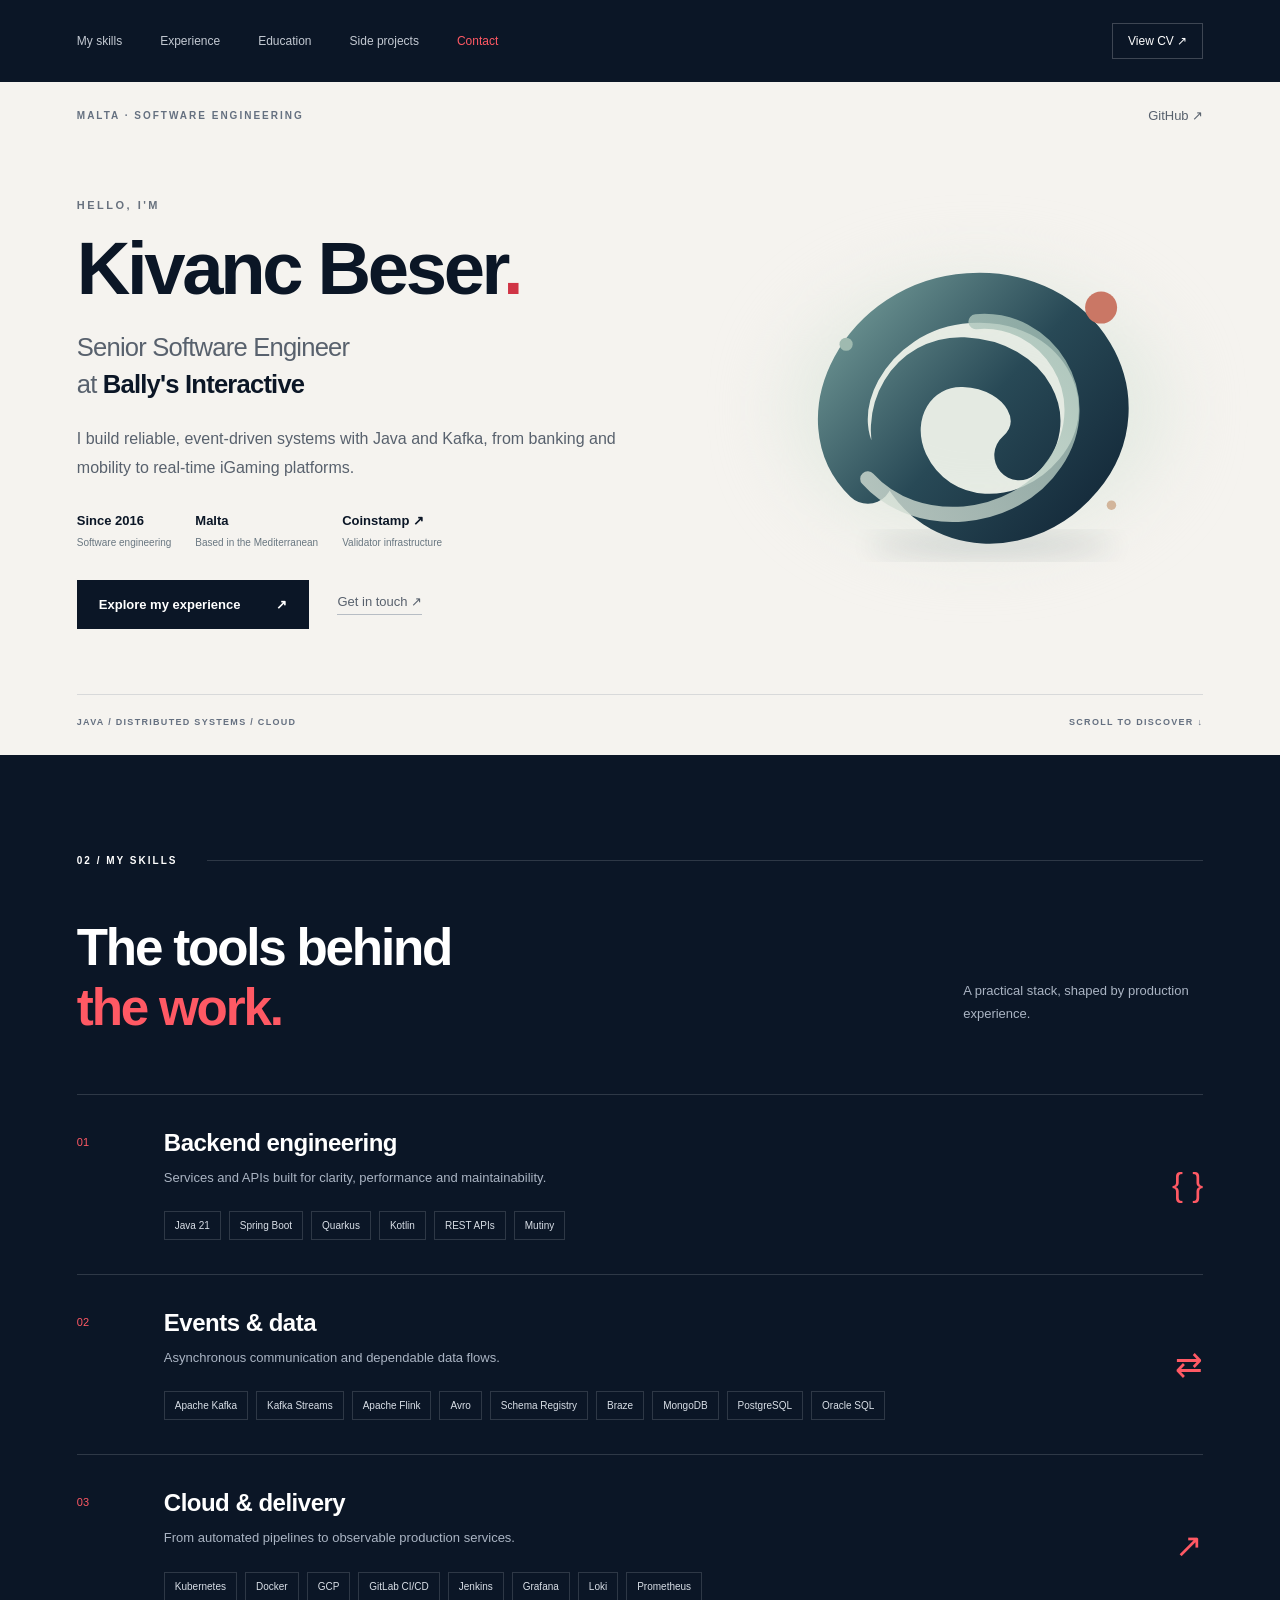
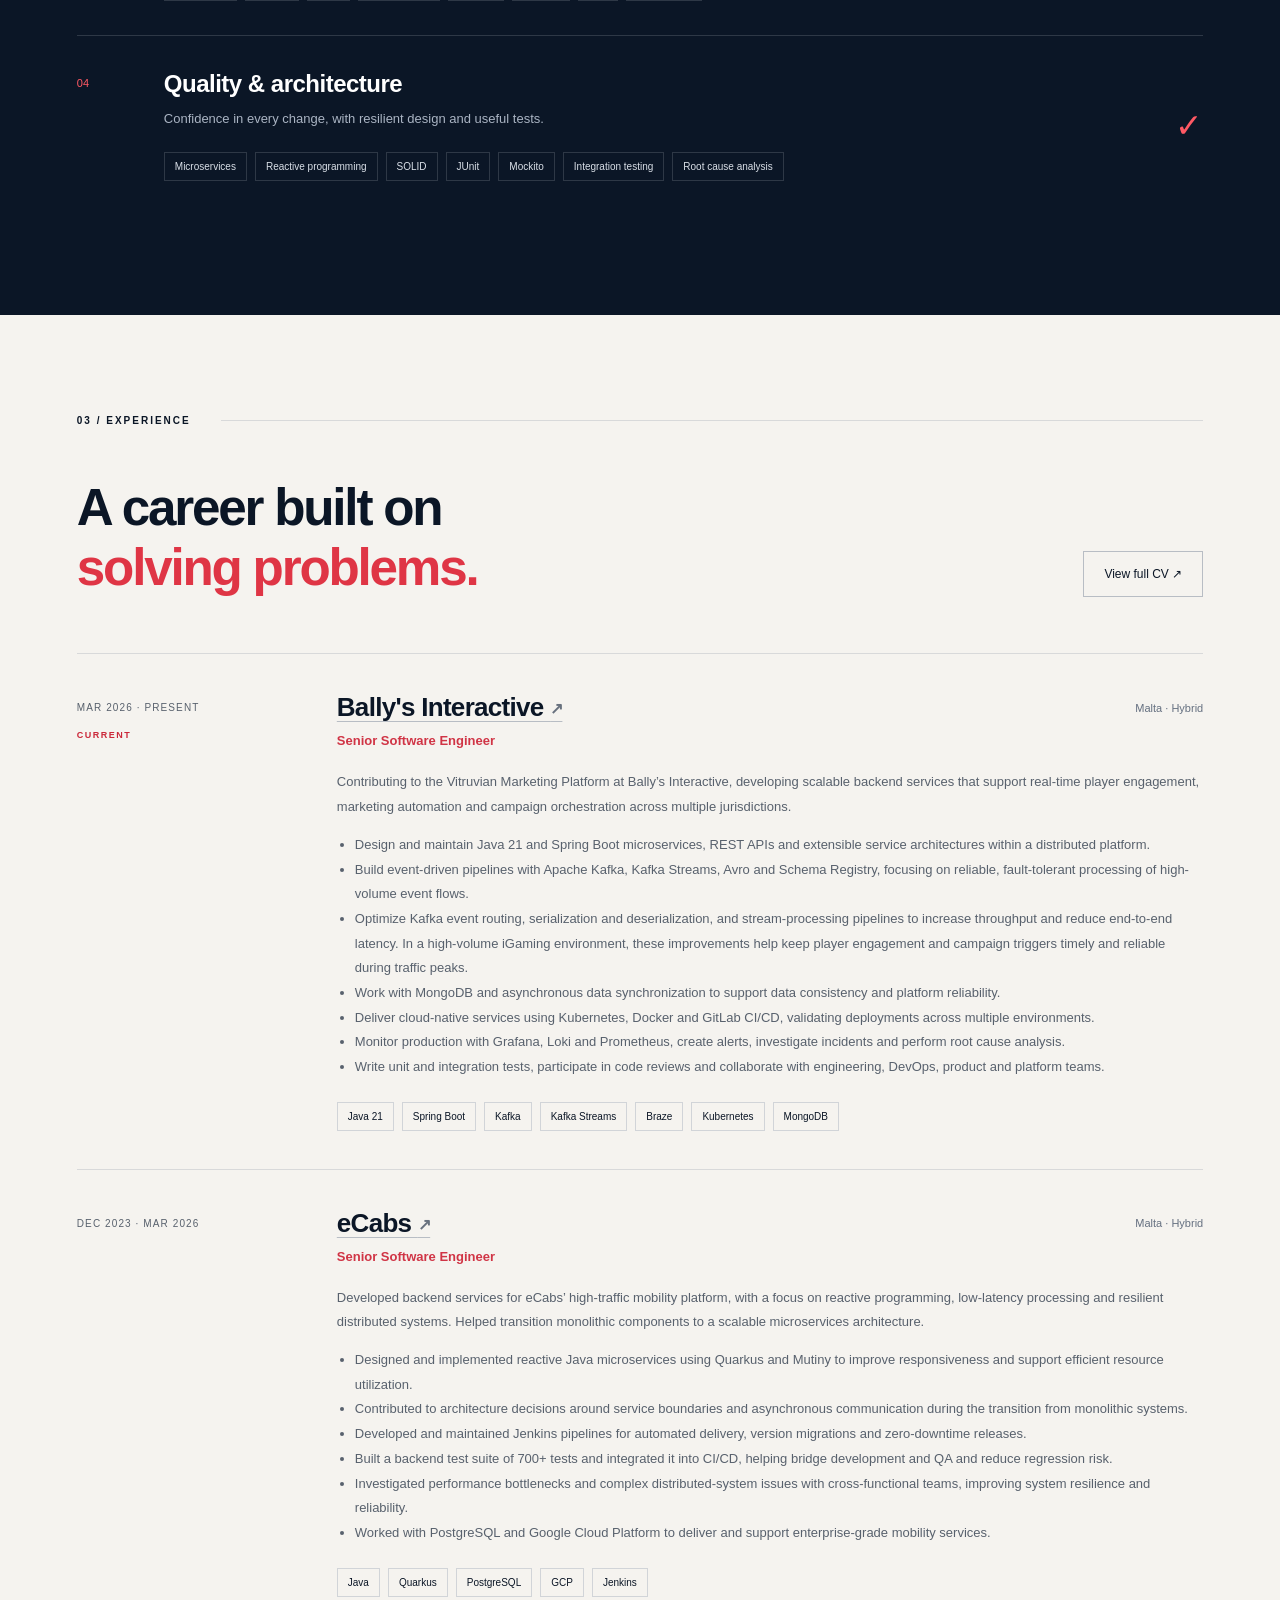
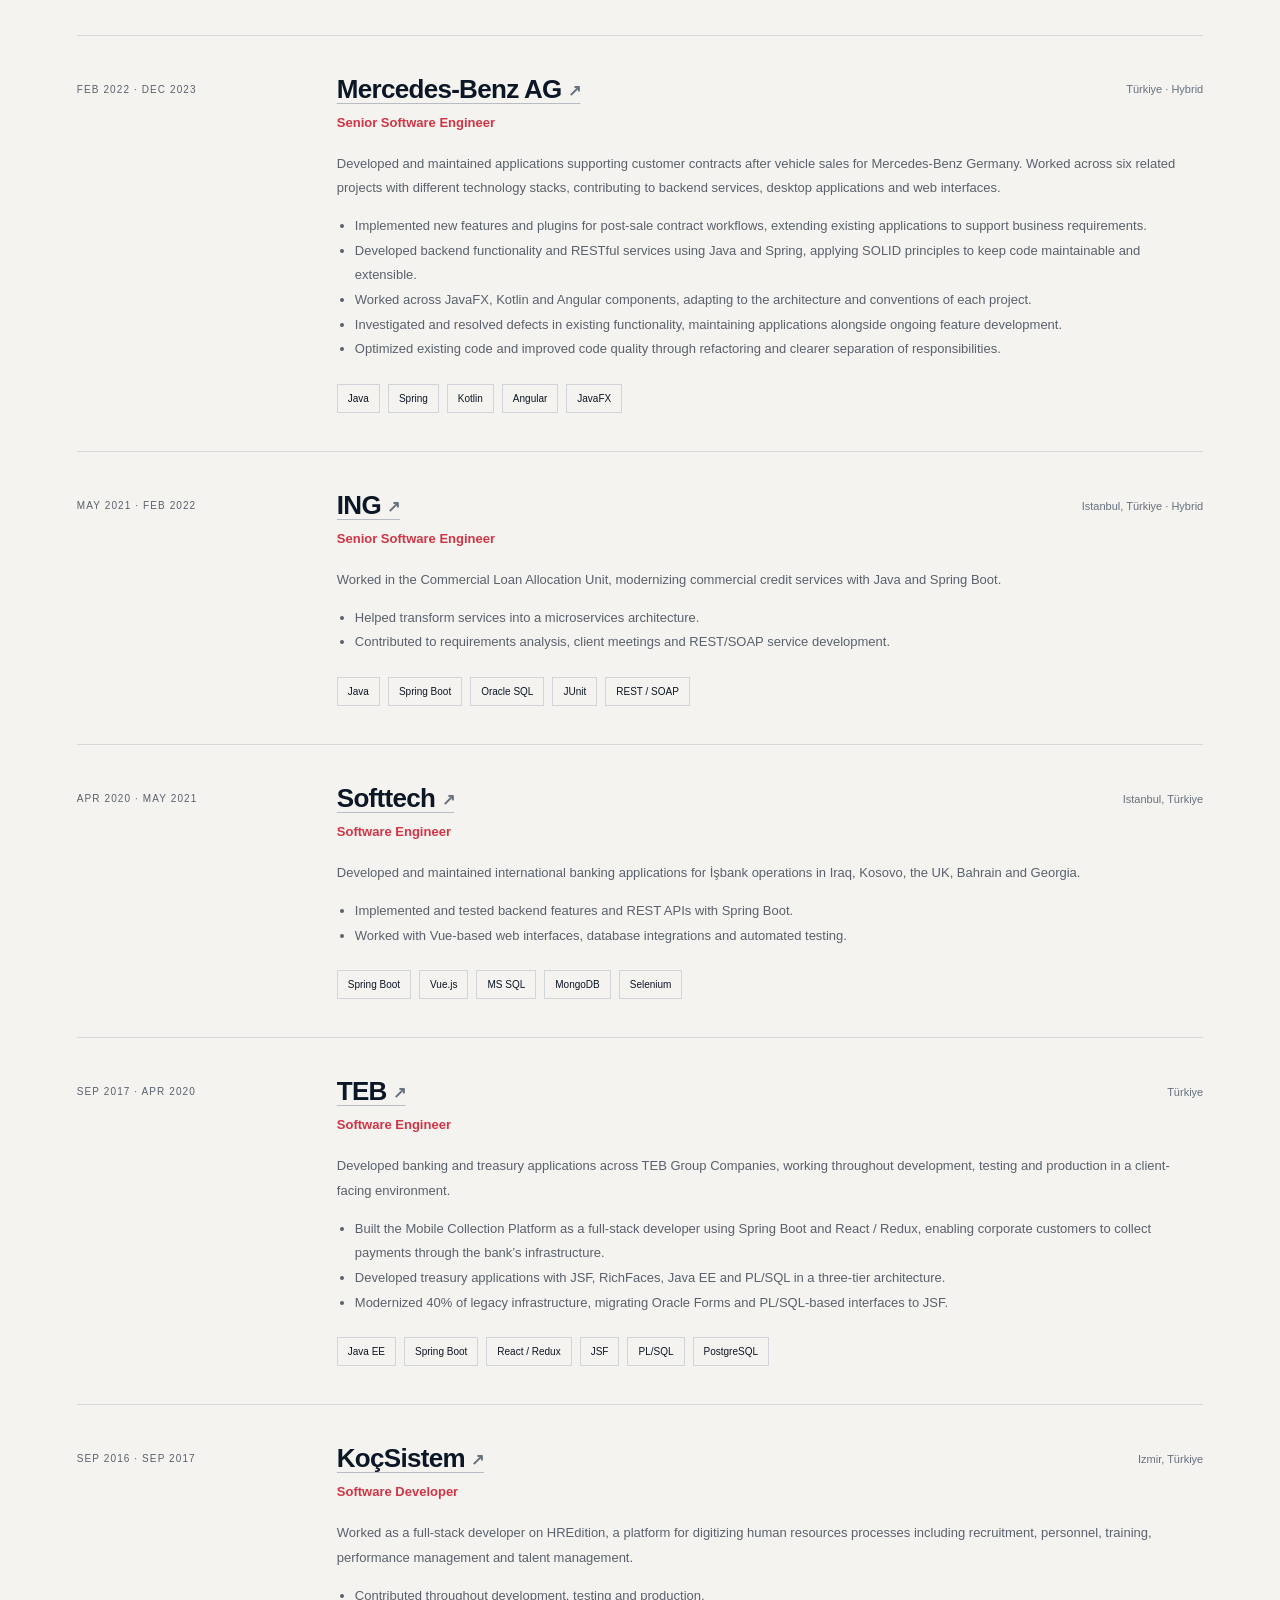
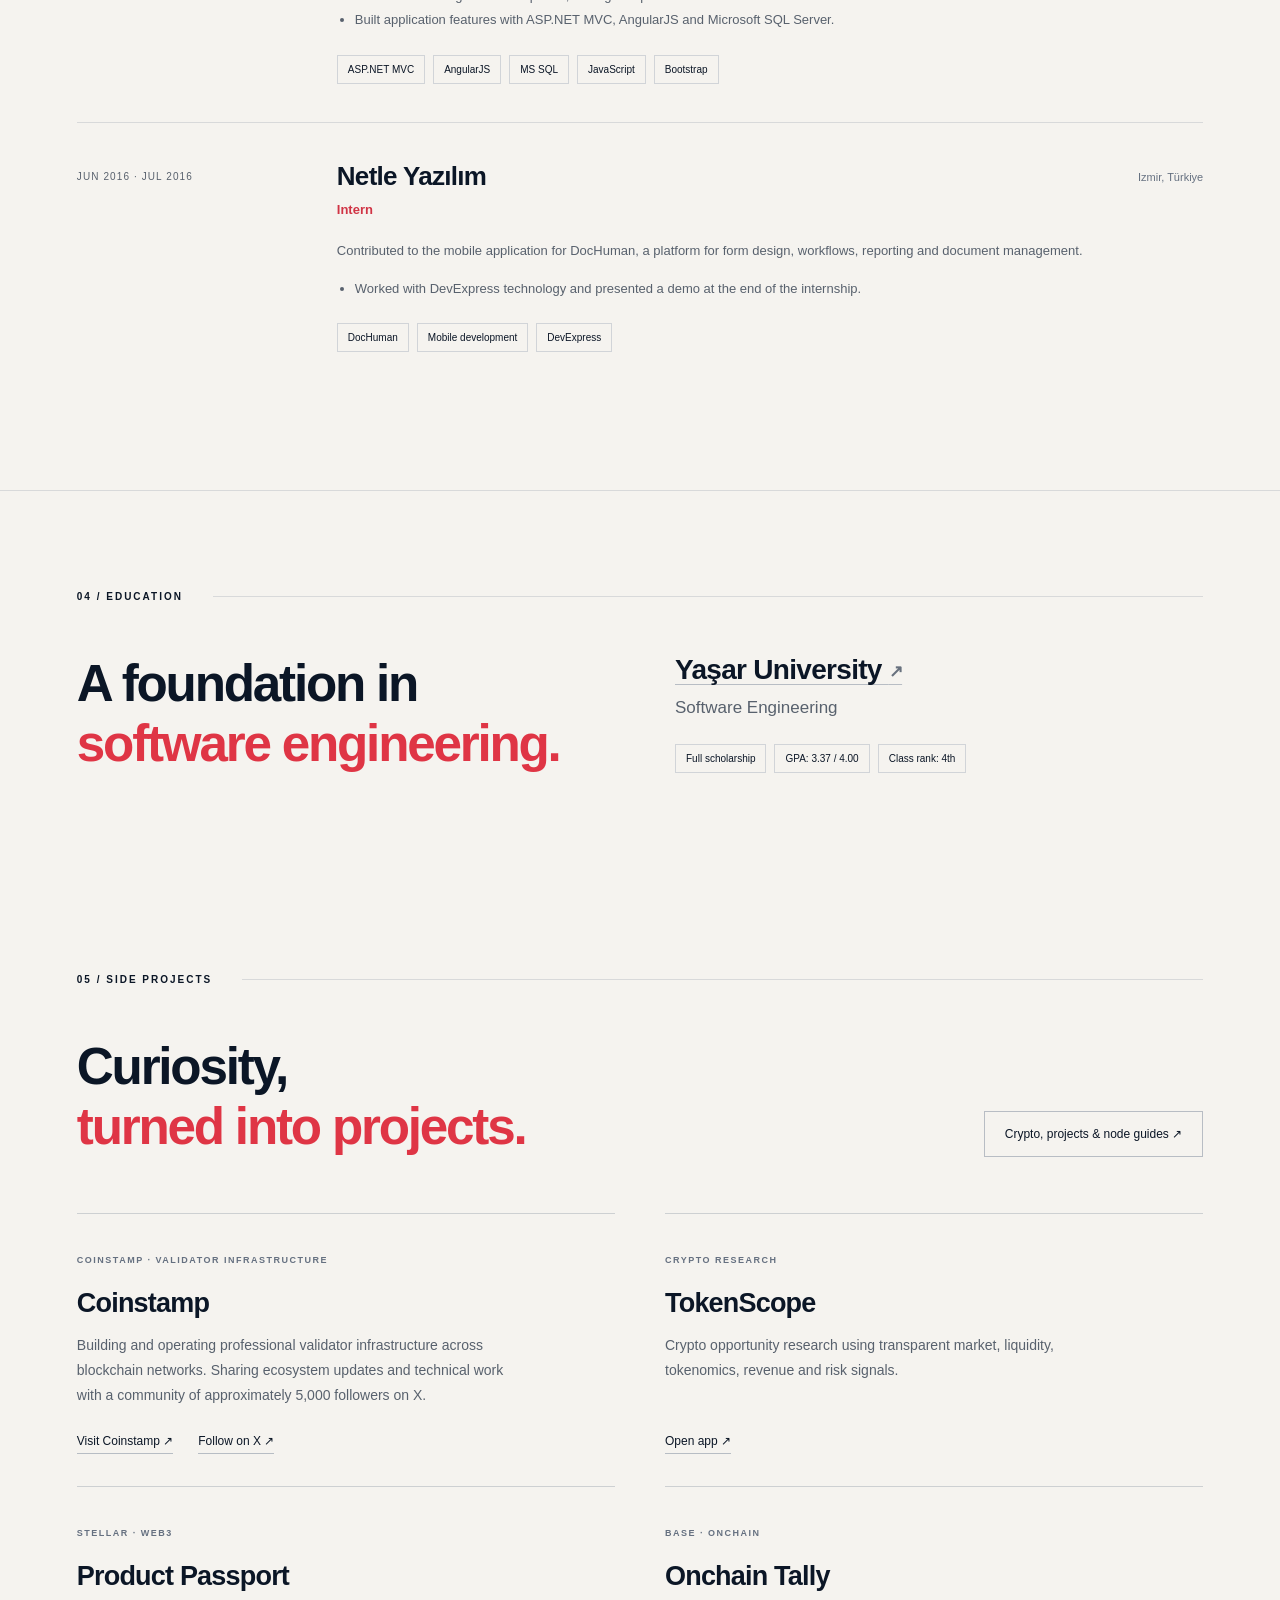
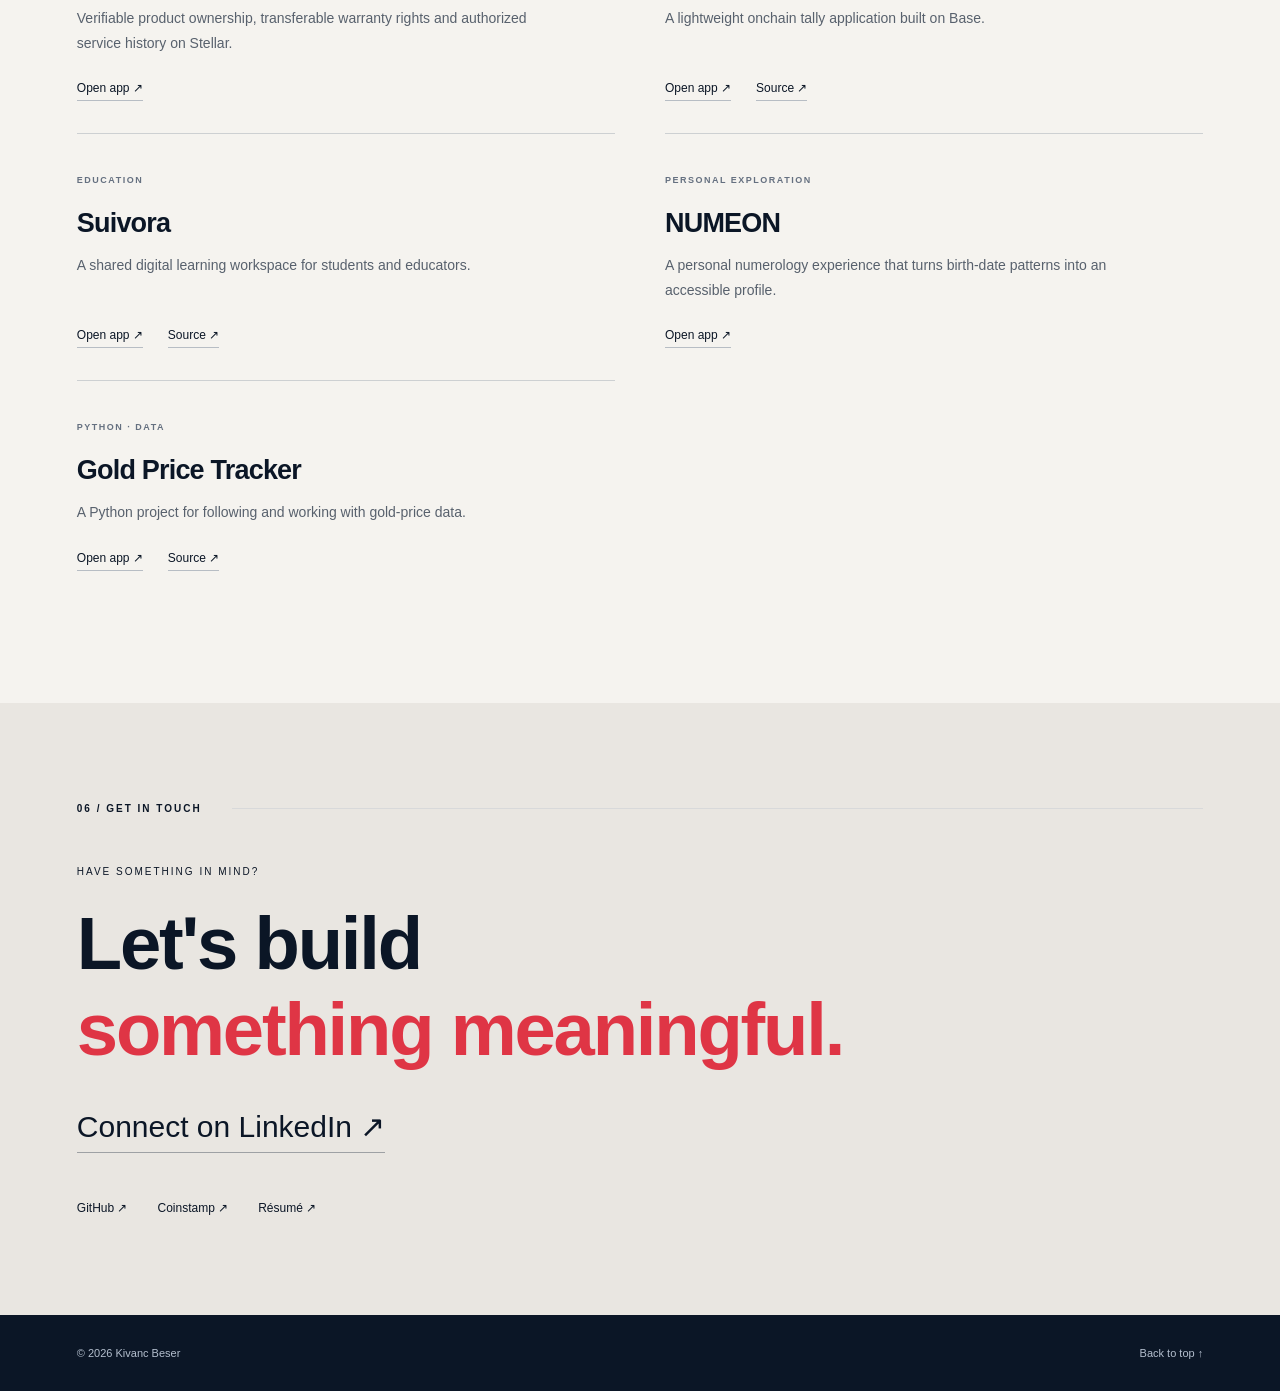
==== commit fe692125: "Remove long dashes and replace technical diagram with abstract artwork" ====
--- a/index.html
+++ b/index.html
@@ -2,7 +2,7 @@
 <html lang="en">
 <head>
 <meta charset="utf-8"><meta name="viewport" content="width=device-width, initial-scale=1">
-<meta name="description" content="Kivanc Beser — Senior Software Engineer based in Malta. Java, event-driven systems, microservices and cloud-native platforms.">
+<meta name="description" content="Kivanc Beser · Senior Software Engineer based in Malta. Java, event-driven systems, microservices and cloud-native platforms.">
 <meta name="theme-color" content="#f5f3ef"><title>Kivanc Beser | Senior Software Engineer</title>
 
 <link rel="stylesheet" href="style.css">
@@ -12,8 +12,8 @@
 <nav class="nav" aria-label="Main navigation"><div><a href="#skills">My skills</a><a href="#experience">Experience</a><a href="#education">Education</a><a href="#projects">Side projects</a><a href="#contact">Contact</a></div><a class="cv-link" href="cv.html" target="_blank" rel="noopener">View CV ↗</a></nav>
 <header class="hero" id="home"><span id="about" class="legacy-anchor" aria-hidden="true"></span>
 <div class="hero-top"><span>MALTA · SOFTWARE ENGINEERING</span><a href="https://github.com/kivancbeser" target="_blank" rel="noopener noreferrer">GitHub ↗</a></div>
-<div class="hero-layout"><div class="hero-content"><p class="eyebrow">HELLO, I'M</p><h1>Kivanc Beser<span>.</span></h1><h2>Senior Software Engineer <br>at <strong>Bally's Interactive</strong></h2><div class="home-bio"><p>I build reliable, event-driven systems with Java and Kafka — from banking and mobility to real-time iGaming platforms.</p></div><div class="hero-highlights"><span><strong>Since 2016</strong>Software engineering</span><span><strong>Malta</strong>Based in the Mediterranean</span><a href="https://coinstamp.me/" target="_blank" rel="noopener noreferrer"><strong>Coinstamp ↗</strong>Validator infrastructure</a></div><div class="hero-actions"><a class="button light" href="#experience">Explore my experience <span>↗</span></a><a class="text-link" href="https://www.linkedin.com/in/kivancenesbeser/" target="_blank" rel="noopener noreferrer">Get in touch ↗</a></div></div>
-<div class="engineering-visual" role="img" aria-label="Illustration of event-driven engineering: Java services connected through Kafka to cloud infrastructure"><div class="visual-caption"><span class="visual-dot"></span> BUILT TO CONNECT</div><svg viewBox="0 0 460 330" aria-hidden="true"><defs><pattern id="grid" width="24" height="24" patternUnits="userSpaceOnUse"><circle cx="1" cy="1" r="1" fill="#b8c5ca"/></pattern></defs><rect width="460" height="330" fill="url(#grid)"/><circle cx="230" cy="165" r="112" fill="none" stroke="#d3dedc"/><circle cx="230" cy="165" r="145" fill="none" stroke="#e0e6e3"/><path d="M102 165H358M230 65V265" stroke="#99b5af" stroke-width="2" stroke-dasharray="5 7"/><g fill="#fff" stroke="#c8d6d1"><rect x="24" y="130" width="112" height="70" rx="14"/><rect x="324" y="130" width="112" height="70" rx="14"/><rect x="174" y="26" width="112" height="65" rx="14"/><rect x="174" y="240" width="112" height="65" rx="14"/></g><circle cx="230" cy="165" r="53" fill="#102c36"/><g font-family="Arial,sans-serif" text-anchor="middle"><text x="80" y="160" font-size="20" fill="#19343e">{ }</text><text x="80" y="182" font-size="11" fill="#586c72">JAVA SERVICES</text><text x="380" y="160" font-size="24" fill="#19343e">☁</text><text x="380" y="182" font-size="11" fill="#586c72">CLOUD</text><text x="230" y="55" font-size="15" fill="#19343e">EVENTS</text><text x="230" y="74" font-size="10" fill="#586c72">REAL-TIME FLOWS</text><text x="230" y="268" font-size="15" fill="#19343e">OBSERVABILITY</text><text x="230" y="287" font-size="10" fill="#586c72">MEASURE · IMPROVE</text><text x="230" y="163" font-size="19" fill="#fff">KAFKA</text><text x="230" y="183" font-size="9" fill="#b7d8ce">EVENT-DRIVEN</text></g><g fill="#de6e62"><circle cx="153" cy="165" r="5"/><circle cx="307" cy="165" r="5"/><circle cx="230" cy="106" r="5"/><circle cx="230" cy="224" r="5"/></g></svg><div class="visual-footer"><span>CODE</span><span>CONNECT</span><span>SCALE ↗</span></div></div></div><div class="hero-bottom"><span>JAVA / DISTRIBUTED SYSTEMS / CLOUD</span><a href="#skills">SCROLL TO DISCOVER ↓</a></div>
+<div class="hero-layout"><div class="hero-content"><p class="eyebrow">HELLO, I'M</p><h1>Kivanc Beser<span>.</span></h1><h2>Senior Software Engineer <br>at <strong>Bally's Interactive</strong></h2><div class="home-bio"><p>I build reliable, event-driven systems with Java and Kafka, from banking and mobility to real-time iGaming platforms.</p></div><div class="hero-highlights"><span><strong>Since 2016</strong>Software engineering</span><span><strong>Malta</strong>Based in the Mediterranean</span><a href="https://coinstamp.me/" target="_blank" rel="noopener noreferrer"><strong>Coinstamp ↗</strong>Validator infrastructure</a></div><div class="hero-actions"><a class="button light" href="#experience">Explore my experience <span>↗</span></a><a class="text-link" href="https://www.linkedin.com/in/kivancenesbeser/" target="_blank" rel="noopener noreferrer">Get in touch ↗</a></div></div>
+<div class="abstract-visual" aria-hidden="true"><svg viewBox="0 0 480 400" fill="none"><defs><linearGradient id="ribbon" x1="90" y1="70" x2="390" y2="340" gradientUnits="userSpaceOnUse"><stop stop-color="#749c99"/><stop offset=".5" stop-color="#284956"/><stop offset="1" stop-color="#102334"/></linearGradient><linearGradient id="inner" x1="130" y1="300" x2="350" y2="100" gradientUnits="userSpaceOnUse"><stop stop-color="#d3ded4"/><stop offset="1" stop-color="#9cbab0"/></linearGradient><filter id="soft"><feGaussianBlur stdDeviation="14"/></filter></defs><ellipse cx="255" cy="345" rx="130" ry="14" fill="#142b36" opacity=".12" filter="url(#soft)"/><path d="M123 274C58 211 120 89 230 82C348 74 414 190 347 270C292 336 195 331 161 259C136 204 171 148 225 150C293 153 323 215 284 249" stroke="url(#ribbon)" stroke-width="53" stroke-linecap="round"/><path d="M123 274C174 331 279 322 322 257C371 185 313 100 238 107" stroke="url(#inner)" stroke-width="16" stroke-linecap="round" opacity=".8"/><circle cx="371" cy="92" r="17" fill="#ca7765"/><circle cx="100" cy="131" r="7" fill="#9fbab0"/><circle cx="382" cy="302" r="5" fill="#d2b59b"/></svg></div></div><div class="hero-bottom"><span>JAVA / DISTRIBUTED SYSTEMS / CLOUD</span><a href="#skills">SCROLL TO DISCOVER ↓</a></div>
 
 </header>
 <main>
@@ -24,14 +24,14 @@
 <article><span class="skill-number">03</span><div><h3>Cloud & delivery</h3><p>From automated pipelines to observable production services.</p><div class="tags"><span>Kubernetes</span><span>Docker</span><span>GCP</span><span>GitLab CI/CD</span><span>Jenkins</span><span>Grafana</span><span>Loki</span><span>Prometheus</span></div></div><span class="skill-symbol" aria-hidden="true">↗</span></article>
 <article><span class="skill-number">04</span><div><h3>Quality & architecture</h3><p>Confidence in every change, with resilient design and useful tests.</p><div class="tags"><span>Microservices</span><span>Reactive programming</span><span>SOLID</span><span>JUnit</span><span>Mockito</span><span>Integration testing</span><span>Root cause analysis</span></div></div><span class="skill-symbol" aria-hidden="true">✓</span></article></div></section>
 <section id="experience" class="section experience"><div class="section-label"><span>03 / EXPERIENCE</span><span class="line"></span></div><div class="section-heading"><h2>A career built on<br><em>solving problems.</em></h2><a class="outline-button" href="cv.html" target="_blank" rel="noopener">View full CV ↗</a></div><div class="timeline">
-<article class="job"><div class="job-date">MAR 2026 — PRESENT<span class="current">CURRENT</span></div><div class="job-body"><div class="job-header"><h3><a class="company-link" href="https://www.ballys.com/Our-Brands/ballys-interactive-international/default.aspx" target="_blank" rel="noopener noreferrer" aria-label="Bally&#x27;s Interactive official website (opens in a new tab)">Bally's Interactive <span aria-hidden="true">↗</span></a></h3><span>Malta · Hybrid</span></div><h4>Senior Software Engineer</h4><p>Contributing to the Vitruvian Marketing Platform at Bally’s Interactive, developing scalable backend services that support real-time player engagement, marketing automation and campaign orchestration across multiple jurisdictions.</p><ul><li>Design and maintain Java 21 and Spring Boot microservices, REST APIs and extensible service architectures within a distributed platform.</li><li>Build event-driven pipelines with Apache Kafka, Kafka Streams, Avro and Schema Registry, focusing on reliable, fault-tolerant processing of high-volume event flows.</li><li>Optimize Kafka event routing, serialization and deserialization, and stream-processing pipelines to increase throughput and reduce end-to-end latency. In a high-volume iGaming environment, these improvements help keep player engagement and campaign triggers timely and reliable during traffic peaks.</li><li>Work with MongoDB and asynchronous data synchronization to support data consistency and platform reliability.</li><li>Deliver cloud-native services using Kubernetes, Docker and GitLab CI/CD, validating deployments across multiple environments.</li><li>Monitor production with Grafana, Loki and Prometheus, create alerts, investigate incidents and perform root cause analysis.</li><li>Write unit and integration tests, participate in code reviews and collaborate with engineering, DevOps, product and platform teams.</li></ul><div class="tags"><span>Java 21</span><span>Spring Boot</span><span>Kafka</span><span>Kafka Streams</span><span>Braze</span><span>Kubernetes</span><span>MongoDB</span></div></div></article>
-<article class="job"><div class="job-date">DEC 2023 — MAR 2026</div><div class="job-body"><div class="job-header"><h3><a class="company-link" href="https://ecabstech.com/" target="_blank" rel="noopener noreferrer" aria-label="eCabs official website (opens in a new tab)">eCabs <span aria-hidden="true">↗</span></a></h3><span>Malta · Hybrid</span></div><h4>Senior Software Engineer</h4><p>Developed backend services for eCabs’ high-traffic mobility platform, with a focus on reactive programming, low-latency processing and resilient distributed systems. Helped transition monolithic components to a scalable microservices architecture.</p><ul><li>Designed and implemented reactive Java microservices using Quarkus and Mutiny to improve responsiveness and support efficient resource utilization.</li><li>Contributed to architecture decisions around service boundaries and asynchronous communication during the transition from monolithic systems.</li><li>Developed and maintained Jenkins pipelines for automated delivery, version migrations and zero-downtime releases.</li><li>Built a backend test suite of 700+ tests and integrated it into CI/CD, helping bridge development and QA and reduce regression risk.</li><li>Investigated performance bottlenecks and complex distributed-system issues with cross-functional teams, improving system resilience and reliability.</li><li>Worked with PostgreSQL and Google Cloud Platform to deliver and support enterprise-grade mobility services.</li></ul><div class="tags"><span>Java</span><span>Quarkus</span><span>PostgreSQL</span><span>GCP</span><span>Jenkins</span></div></div></article>
-<article class="job"><div class="job-date">FEB 2022 — DEC 2023</div><div class="job-body"><div class="job-header"><h3><a class="company-link" href="https://www.mercedes-benz.com/en/" target="_blank" rel="noopener noreferrer" aria-label="Mercedes-Benz AG official website (opens in a new tab)">Mercedes-Benz AG <span aria-hidden="true">↗</span></a></h3><span>Türkiye · Hybrid</span></div><h4>Senior Software Engineer</h4><p>Developed and maintained applications supporting customer contracts after vehicle sales for Mercedes-Benz Germany. Worked across six related projects with different technology stacks, contributing to backend services, desktop applications and web interfaces.</p><ul><li>Implemented new features and plugins for post-sale contract workflows, extending existing applications to support business requirements.</li><li>Developed backend functionality and RESTful services using Java and Spring, applying SOLID principles to keep code maintainable and extensible.</li><li>Worked across JavaFX, Kotlin and Angular components, adapting to the architecture and conventions of each project.</li><li>Investigated and resolved defects in existing functionality, maintaining applications alongside ongoing feature development.</li><li>Optimized existing code and improved code quality through refactoring and clearer separation of responsibilities.</li></ul><div class="tags"><span>Java</span><span>Spring</span><span>Kotlin</span><span>Angular</span><span>JavaFX</span></div></div></article>
-<article class="job"><div class="job-date">MAY 2021 — FEB 2022</div><div class="job-body"><div class="job-header"><h3><a class="company-link" href="https://ing.com/?Language=EN" target="_blank" rel="noopener noreferrer" aria-label="ING official website (opens in a new tab)">ING <span aria-hidden="true">↗</span></a></h3><span>Istanbul, Türkiye · Hybrid</span></div><h4>Senior Software Engineer</h4><p>Worked in the Commercial Loan Allocation Unit, modernizing commercial credit services with Java and Spring Boot.</p><ul><li>Helped transform services into a microservices architecture.</li><li>Contributed to requirements analysis, client meetings and REST/SOAP service development.</li></ul><div class="tags"><span>Java</span><span>Spring Boot</span><span>Oracle SQL</span><span>JUnit</span><span>REST / SOAP</span></div></div></article>
-<article class="job"><div class="job-date">APR 2020 — MAY 2021</div><div class="job-body"><div class="job-header"><h3><a class="company-link" href="https://softtech.com.tr/en/" target="_blank" rel="noopener noreferrer" aria-label="Softtech official website (opens in a new tab)">Softtech <span aria-hidden="true">↗</span></a></h3><span>Istanbul, Türkiye</span></div><h4>Software Engineer</h4><p>Developed and maintained international banking applications for İşbank operations in Iraq, Kosovo, the UK, Bahrain and Georgia.</p><ul><li>Implemented and tested backend features and REST APIs with Spring Boot.</li><li>Worked with Vue-based web interfaces, database integrations and automated testing.</li></ul><div class="tags"><span>Spring Boot</span><span>Vue.js</span><span>MS SQL</span><span>MongoDB</span><span>Selenium</span></div></div></article>
-<article class="job"><div class="job-date">SEP 2017 — APR 2020</div><div class="job-body"><div class="job-header"><h3><a class="company-link" href="https://www.teb.com.tr/en/" target="_blank" rel="noopener noreferrer" aria-label="TEB official website (opens in a new tab)">TEB <span aria-hidden="true">↗</span></a></h3><span>Türkiye</span></div><h4>Software Engineer</h4><p>Developed banking and treasury applications across TEB Group Companies, working throughout development, testing and production in a client-facing environment.</p><ul><li>Built the Mobile Collection Platform as a full-stack developer using Spring Boot and React / Redux, enabling corporate customers to collect payments through the bank’s infrastructure.</li><li>Developed treasury applications with JSF, RichFaces, Java EE and PL/SQL in a three-tier architecture.</li><li>Modernized 40% of legacy infrastructure, migrating Oracle Forms and PL/SQL-based interfaces to JSF.</li></ul><div class="tags"><span>Java EE</span><span>Spring Boot</span><span>React / Redux</span><span>JSF</span><span>PL/SQL</span><span>PostgreSQL</span></div></div></article>
-<article class="job"><div class="job-date">SEP 2016 — SEP 2017</div><div class="job-body"><div class="job-header"><h3><a class="company-link" href="https://www.kocsistem.com.tr/en" target="_blank" rel="noopener noreferrer" aria-label="KoçSistem official website (opens in a new tab)">KoçSistem <span aria-hidden="true">↗</span></a></h3><span>Izmir, Türkiye</span></div><h4>Software Developer</h4><p>Worked as a full-stack developer on HREdition, a platform for digitizing human resources processes including recruitment, personnel, training, performance management and talent management.</p><ul><li>Contributed throughout development, testing and production.</li><li>Built application features with ASP.NET MVC, AngularJS and Microsoft SQL Server.</li></ul><div class="tags"><span>ASP.NET MVC</span><span>AngularJS</span><span>MS SQL</span><span>JavaScript</span><span>Bootstrap</span></div></div></article>
-<article class="job"><div class="job-date">JUN 2016 — JUL 2016</div><div class="job-body"><div class="job-header"><h3>Netle Yazılım</h3><span>Izmir, Türkiye</span></div><h4>Intern</h4><p>Contributed to the mobile application for DocHuman, a platform for form design, workflows, reporting and document management.</p><ul><li>Worked with DevExpress technology and presented a demo at the end of the internship.</li></ul><div class="tags"><span>DocHuman</span><span>Mobile development</span><span>DevExpress</span></div></div></article>
+<article class="job"><div class="job-date">MAR 2026 · PRESENT<span class="current">CURRENT</span></div><div class="job-body"><div class="job-header"><h3><a class="company-link" href="https://www.ballys.com/Our-Brands/ballys-interactive-international/default.aspx" target="_blank" rel="noopener noreferrer" aria-label="Bally&#x27;s Interactive official website (opens in a new tab)">Bally's Interactive <span aria-hidden="true">↗</span></a></h3><span>Malta · Hybrid</span></div><h4>Senior Software Engineer</h4><p>Contributing to the Vitruvian Marketing Platform at Bally’s Interactive, developing scalable backend services that support real-time player engagement, marketing automation and campaign orchestration across multiple jurisdictions.</p><ul><li>Design and maintain Java 21 and Spring Boot microservices, REST APIs and extensible service architectures within a distributed platform.</li><li>Build event-driven pipelines with Apache Kafka, Kafka Streams, Avro and Schema Registry, focusing on reliable, fault-tolerant processing of high-volume event flows.</li><li>Optimize Kafka event routing, serialization and deserialization, and stream-processing pipelines to increase throughput and reduce end-to-end latency. In a high-volume iGaming environment, these improvements help keep player engagement and campaign triggers timely and reliable during traffic peaks.</li><li>Work with MongoDB and asynchronous data synchronization to support data consistency and platform reliability.</li><li>Deliver cloud-native services using Kubernetes, Docker and GitLab CI/CD, validating deployments across multiple environments.</li><li>Monitor production with Grafana, Loki and Prometheus, create alerts, investigate incidents and perform root cause analysis.</li><li>Write unit and integration tests, participate in code reviews and collaborate with engineering, DevOps, product and platform teams.</li></ul><div class="tags"><span>Java 21</span><span>Spring Boot</span><span>Kafka</span><span>Kafka Streams</span><span>Braze</span><span>Kubernetes</span><span>MongoDB</span></div></div></article>
+<article class="job"><div class="job-date">DEC 2023 · MAR 2026</div><div class="job-body"><div class="job-header"><h3><a class="company-link" href="https://ecabstech.com/" target="_blank" rel="noopener noreferrer" aria-label="eCabs official website (opens in a new tab)">eCabs <span aria-hidden="true">↗</span></a></h3><span>Malta · Hybrid</span></div><h4>Senior Software Engineer</h4><p>Developed backend services for eCabs’ high-traffic mobility platform, with a focus on reactive programming, low-latency processing and resilient distributed systems. Helped transition monolithic components to a scalable microservices architecture.</p><ul><li>Designed and implemented reactive Java microservices using Quarkus and Mutiny to improve responsiveness and support efficient resource utilization.</li><li>Contributed to architecture decisions around service boundaries and asynchronous communication during the transition from monolithic systems.</li><li>Developed and maintained Jenkins pipelines for automated delivery, version migrations and zero-downtime releases.</li><li>Built a backend test suite of 700+ tests and integrated it into CI/CD, helping bridge development and QA and reduce regression risk.</li><li>Investigated performance bottlenecks and complex distributed-system issues with cross-functional teams, improving system resilience and reliability.</li><li>Worked with PostgreSQL and Google Cloud Platform to deliver and support enterprise-grade mobility services.</li></ul><div class="tags"><span>Java</span><span>Quarkus</span><span>PostgreSQL</span><span>GCP</span><span>Jenkins</span></div></div></article>
+<article class="job"><div class="job-date">FEB 2022 · DEC 2023</div><div class="job-body"><div class="job-header"><h3><a class="company-link" href="https://www.mercedes-benz.com/en/" target="_blank" rel="noopener noreferrer" aria-label="Mercedes-Benz AG official website (opens in a new tab)">Mercedes-Benz AG <span aria-hidden="true">↗</span></a></h3><span>Türkiye · Hybrid</span></div><h4>Senior Software Engineer</h4><p>Developed and maintained applications supporting customer contracts after vehicle sales for Mercedes-Benz Germany. Worked across six related projects with different technology stacks, contributing to backend services, desktop applications and web interfaces.</p><ul><li>Implemented new features and plugins for post-sale contract workflows, extending existing applications to support business requirements.</li><li>Developed backend functionality and RESTful services using Java and Spring, applying SOLID principles to keep code maintainable and extensible.</li><li>Worked across JavaFX, Kotlin and Angular components, adapting to the architecture and conventions of each project.</li><li>Investigated and resolved defects in existing functionality, maintaining applications alongside ongoing feature development.</li><li>Optimized existing code and improved code quality through refactoring and clearer separation of responsibilities.</li></ul><div class="tags"><span>Java</span><span>Spring</span><span>Kotlin</span><span>Angular</span><span>JavaFX</span></div></div></article>
+<article class="job"><div class="job-date">MAY 2021 · FEB 2022</div><div class="job-body"><div class="job-header"><h3><a class="company-link" href="https://ing.com/?Language=EN" target="_blank" rel="noopener noreferrer" aria-label="ING official website (opens in a new tab)">ING <span aria-hidden="true">↗</span></a></h3><span>Istanbul, Türkiye · Hybrid</span></div><h4>Senior Software Engineer</h4><p>Worked in the Commercial Loan Allocation Unit, modernizing commercial credit services with Java and Spring Boot.</p><ul><li>Helped transform services into a microservices architecture.</li><li>Contributed to requirements analysis, client meetings and REST/SOAP service development.</li></ul><div class="tags"><span>Java</span><span>Spring Boot</span><span>Oracle SQL</span><span>JUnit</span><span>REST / SOAP</span></div></div></article>
+<article class="job"><div class="job-date">APR 2020 · MAY 2021</div><div class="job-body"><div class="job-header"><h3><a class="company-link" href="https://softtech.com.tr/en/" target="_blank" rel="noopener noreferrer" aria-label="Softtech official website (opens in a new tab)">Softtech <span aria-hidden="true">↗</span></a></h3><span>Istanbul, Türkiye</span></div><h4>Software Engineer</h4><p>Developed and maintained international banking applications for İşbank operations in Iraq, Kosovo, the UK, Bahrain and Georgia.</p><ul><li>Implemented and tested backend features and REST APIs with Spring Boot.</li><li>Worked with Vue-based web interfaces, database integrations and automated testing.</li></ul><div class="tags"><span>Spring Boot</span><span>Vue.js</span><span>MS SQL</span><span>MongoDB</span><span>Selenium</span></div></div></article>
+<article class="job"><div class="job-date">SEP 2017 · APR 2020</div><div class="job-body"><div class="job-header"><h3><a class="company-link" href="https://www.teb.com.tr/en/" target="_blank" rel="noopener noreferrer" aria-label="TEB official website (opens in a new tab)">TEB <span aria-hidden="true">↗</span></a></h3><span>Türkiye</span></div><h4>Software Engineer</h4><p>Developed banking and treasury applications across TEB Group Companies, working throughout development, testing and production in a client-facing environment.</p><ul><li>Built the Mobile Collection Platform as a full-stack developer using Spring Boot and React / Redux, enabling corporate customers to collect payments through the bank’s infrastructure.</li><li>Developed treasury applications with JSF, RichFaces, Java EE and PL/SQL in a three-tier architecture.</li><li>Modernized 40% of legacy infrastructure, migrating Oracle Forms and PL/SQL-based interfaces to JSF.</li></ul><div class="tags"><span>Java EE</span><span>Spring Boot</span><span>React / Redux</span><span>JSF</span><span>PL/SQL</span><span>PostgreSQL</span></div></div></article>
+<article class="job"><div class="job-date">SEP 2016 · SEP 2017</div><div class="job-body"><div class="job-header"><h3><a class="company-link" href="https://www.kocsistem.com.tr/en" target="_blank" rel="noopener noreferrer" aria-label="KoçSistem official website (opens in a new tab)">KoçSistem <span aria-hidden="true">↗</span></a></h3><span>Izmir, Türkiye</span></div><h4>Software Developer</h4><p>Worked as a full-stack developer on HREdition, a platform for digitizing human resources processes including recruitment, personnel, training, performance management and talent management.</p><ul><li>Contributed throughout development, testing and production.</li><li>Built application features with ASP.NET MVC, AngularJS and Microsoft SQL Server.</li></ul><div class="tags"><span>ASP.NET MVC</span><span>AngularJS</span><span>MS SQL</span><span>JavaScript</span><span>Bootstrap</span></div></div></article>
+<article class="job"><div class="job-date">JUN 2016 · JUL 2016</div><div class="job-body"><div class="job-header"><h3>Netle Yazılım</h3><span>Izmir, Türkiye</span></div><h4>Intern</h4><p>Contributed to the mobile application for DocHuman, a platform for form design, workflows, reporting and document management.</p><ul><li>Worked with DevExpress technology and presented a demo at the end of the internship.</li></ul><div class="tags"><span>DocHuman</span><span>Mobile development</span><span>DevExpress</span></div></div></article>
 </div></section>
 <section id="education" class="section education"><div class="section-label"><span>04 / EDUCATION</span><span class="line"></span></div><div class="about-grid"><h2>A foundation in<br><em>software engineering.</em></h2><div class="education-details"><h3><a class="company-link" href="https://www.yasar.edu.tr/en/" target="_blank" rel="noopener noreferrer">Yaşar University <span aria-hidden="true">↗</span></a></h3><p>Software Engineering</p><div class="tags"><span>Full scholarship</span><span>GPA: 3.37 / 4.00</span><span>Class rank: 4th</span></div></div></div></section>
 <section id="projects" class="section home-projects"><div class="section-label"><span>05 / SIDE PROJECTS</span><span class="line"></span></div><div class="section-heading"><h2>Curiosity,<br><em>turned into projects.</em></h2><a class="outline-button" href="projects.html">Crypto, projects &amp; node guides ↗</a></div><div class="projects-grid"><article class="project-card"><p class="eyebrow">COINSTAMP · VALIDATOR INFRASTRUCTURE</p><h3>Coinstamp</h3><p>Building and operating professional validator infrastructure across blockchain networks. Sharing ecosystem updates and technical work with a community of approximately 5,000 followers on X.</p><div class="project-links"><a href="https://coinstamp.me/" target="_blank" rel="noopener noreferrer">Visit Coinstamp ↗</a><a href="https://x.com/Coinstampp" target="_blank" rel="noopener noreferrer">Follow on X ↗</a></div></article><article class="project-card"><p class="eyebrow">CRYPTO RESEARCH</p><h3>TokenScope</h3><p>Crypto opportunity research using transparent market, liquidity, tokenomics, revenue and risk signals.</p><div class="project-links"><a href="https://tokenscope-one.vercel.app" target="_blank" rel="noopener noreferrer">Open app ↗</a></div></article><article class="project-card"><p class="eyebrow">STELLAR · WEB3</p><h3>Product Passport</h3><p>Verifiable product ownership, transferable warranty rights and authorized service history on Stellar.</p><div class="project-links"><a href="https://stellar-product-passport.vercel.app" target="_blank" rel="noopener noreferrer">Open app ↗</a></div></article><article class="project-card"><p class="eyebrow">BASE · ONCHAIN</p><h3>Onchain Tally</h3><p>A lightweight onchain tally application built on Base.</p><div class="project-links"><a href="https://baseappcounter.vercel.app" target="_blank" rel="noopener noreferrer">Open app ↗</a><a href="https://github.com/kivancbeser/baseappcounter" target="_blank" rel="noopener noreferrer">Source ↗</a></div></article><article class="project-card"><p class="eyebrow">EDUCATION</p><h3>Suivora</h3><p>A shared digital learning workspace for students and educators.</p><div class="project-links"><a href="https://suivora.vercel.app" target="_blank" rel="noopener noreferrer">Open app ↗</a><a href="https://github.com/kivancbeser/Suivora" target="_blank" rel="noopener noreferrer">Source ↗</a></div></article><article class="project-card"><p class="eyebrow">PERSONAL EXPLORATION</p><h3>NUMEON</h3><p>A personal numerology experience that turns birth-date patterns into an accessible profile.</p><div class="project-links"><a href="https://numeon.vercel.app" target="_blank" rel="noopener noreferrer">Open app ↗</a></div></article><article class="project-card"><p class="eyebrow">PYTHON · DATA</p><h3>Gold Price Tracker</h3><p>A Python project for following and working with gold-price data.</p><div class="project-links"><a href="https://kivancbeser.github.io/gold-price-tracker/" target="_blank" rel="noopener noreferrer">Open app ↗</a><a href="https://github.com/kivancbeser/gold-price-tracker" target="_blank" rel="noopener noreferrer">Source ↗</a></div></article></div></section>
--- a/style.css
+++ b/style.css
@@ -17,3 +17,5 @@
 .home-bio{max-width:820px;margin-top:25px}.home-bio p{font-size:15px;line-height:1.8;color:#58616d;margin:0 0 14px}.home-bio a{color:var(--ink);text-decoration:underline;text-underline-offset:3px}.legacy-anchor{position:absolute;top:0}.hero-content{max-width:1000px}@media(max-width:680px){.home-bio p{font-size:14px}}
 
 .hero-layout{display:grid;grid-template-columns:minmax(0,1.35fr) minmax(300px,1fr);gap:65px;align-items:center;margin:65px 0}.hero-layout .hero-content{margin:0;max-width:none}.hero-layout h1{font-size:clamp(48px,5.8vw,84px)}.hero-layout .hero-content h2{font-size:clamp(20px,2vw,28px);letter-spacing:-.8px}.hero-layout .hero-content h2 br{display:block}.home-bio{max-width:540px;margin-top:22px}.home-bio p{font-size:16px;line-height:1.8}.hero-highlights{display:flex;gap:24px;margin:28px 0 30px;flex-wrap:wrap}.hero-highlights>span,.hero-highlights>a{font-size:10px;color:#697781;line-height:1.5}.hero-highlights strong{display:block;font-size:13px;font-weight:600;color:var(--ink);margin-bottom:5px}.engineering-visual{background:#e8efeb;border:1px solid #d8e2dc;border-radius:22px;padding:24px 18px 20px;transform:rotate(2deg);box-shadow:0 18px 45px #193c3210}.visual-caption{font-size:9px;letter-spacing:2px;color:#48675e;display:flex;align-items:center;gap:9px;margin:0 8px 12px}.visual-dot{width:6px;height:6px;border-radius:50%;background:#53806f}.engineering-visual svg{display:block;width:100%;height:auto}.visual-footer{display:flex;justify-content:space-between;font-size:8px;letter-spacing:1.5px;color:#48675e;border-top:1px solid #cad8ce;padding:18px 8px 0;margin-top:8px}@media(max-width:1000px){.hero-layout{gap:30px;grid-template-columns:minmax(0,1.2fr) minmax(260px,1fr)}.hero-highlights{gap:16px}.hero-layout h1{font-size:55px}}@media(max-width:760px){.hero-layout{grid-template-columns:1fr;margin:40px 0;gap:40px}.hero-layout h1{font-size:54px}.engineering-visual{max-width:460px;width:100%;justify-self:center;transform:none}.hero-highlights{gap:22px}.home-bio p{font-size:14px}.hero-layout .hero-content{padding:0}.hero{min-height:0}.hero-layout .hero-content h2{font-size:23px}}
+
+.abstract-visual{width:100%;max-width:480px;justify-self:center;position:relative}.abstract-visual:before{content:"";position:absolute;inset:15% 8%;background:#e4eae2;border-radius:50%;filter:blur(35px);z-index:-1}.abstract-visual svg{display:block;width:100%;height:auto}.hero-layout{isolation:isolate}@media(max-width:760px){.abstract-visual{max-width:340px}.hero-layout{gap:15px}}
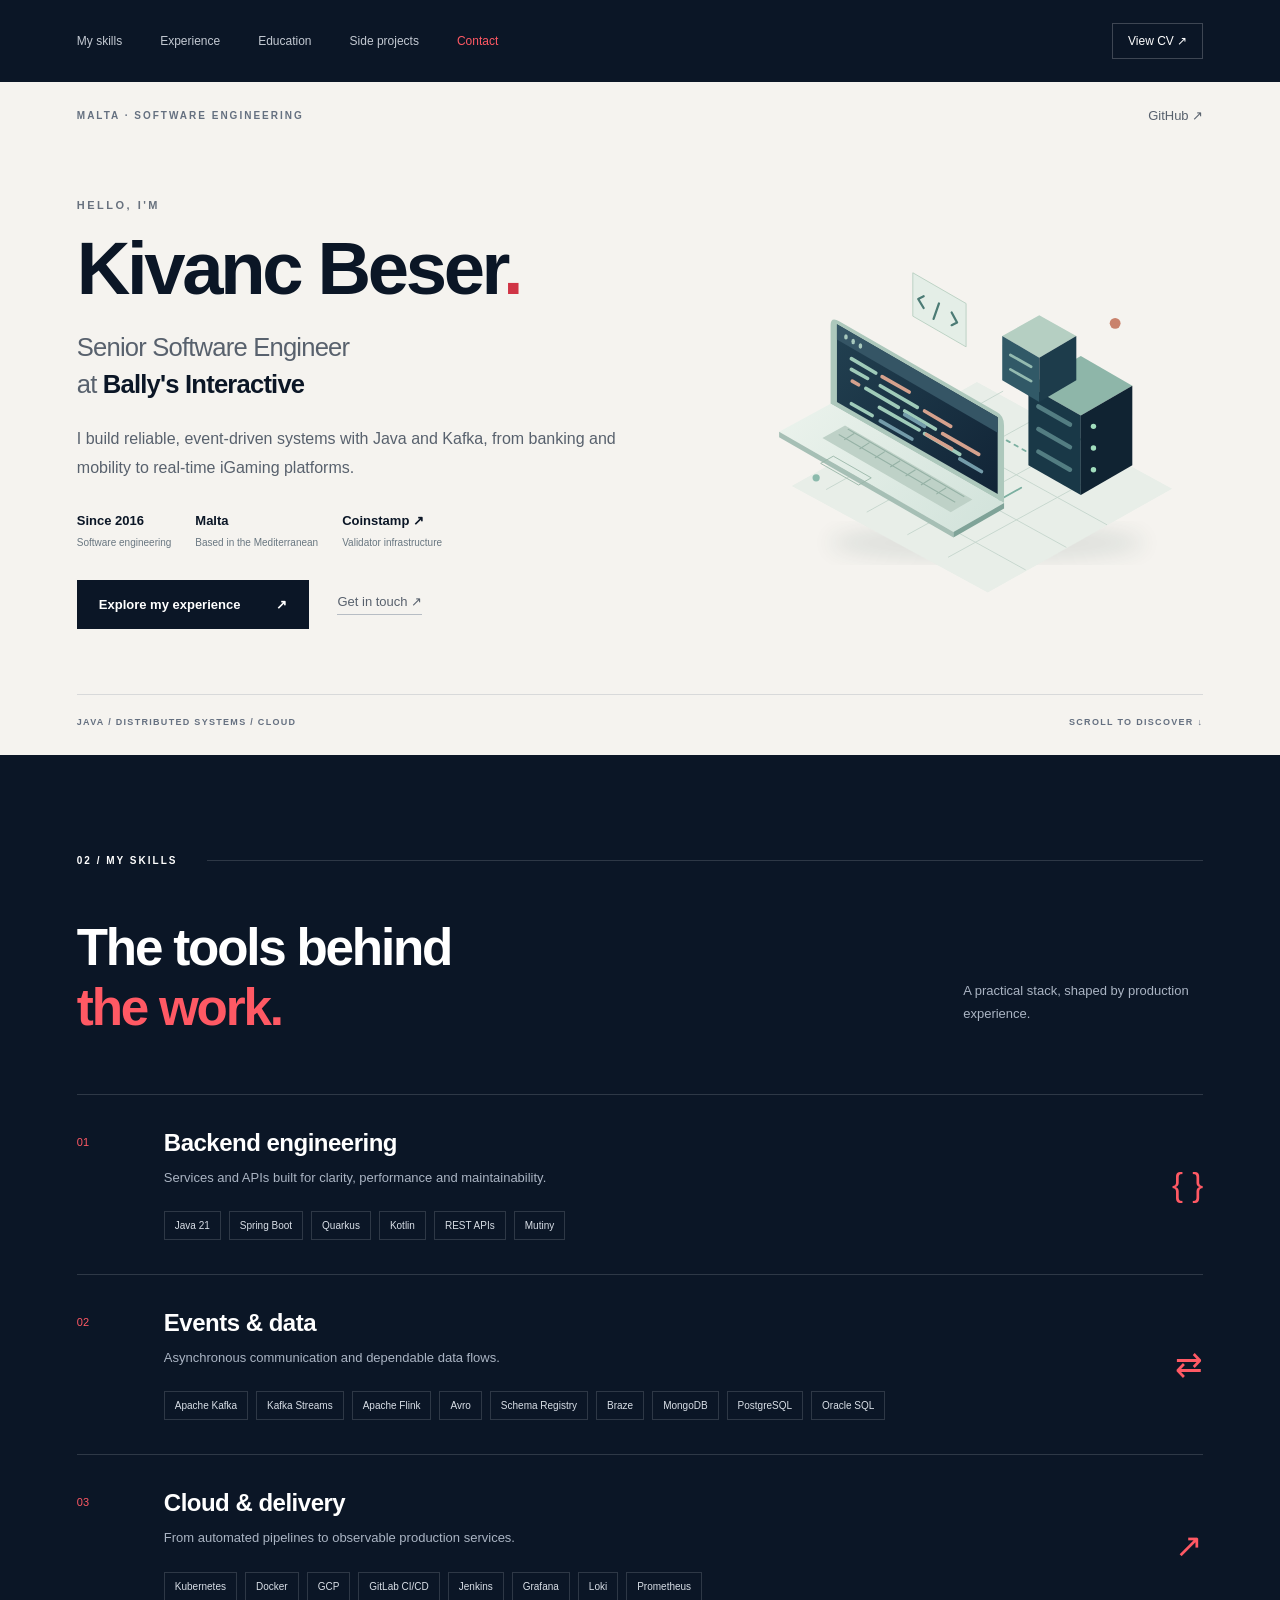
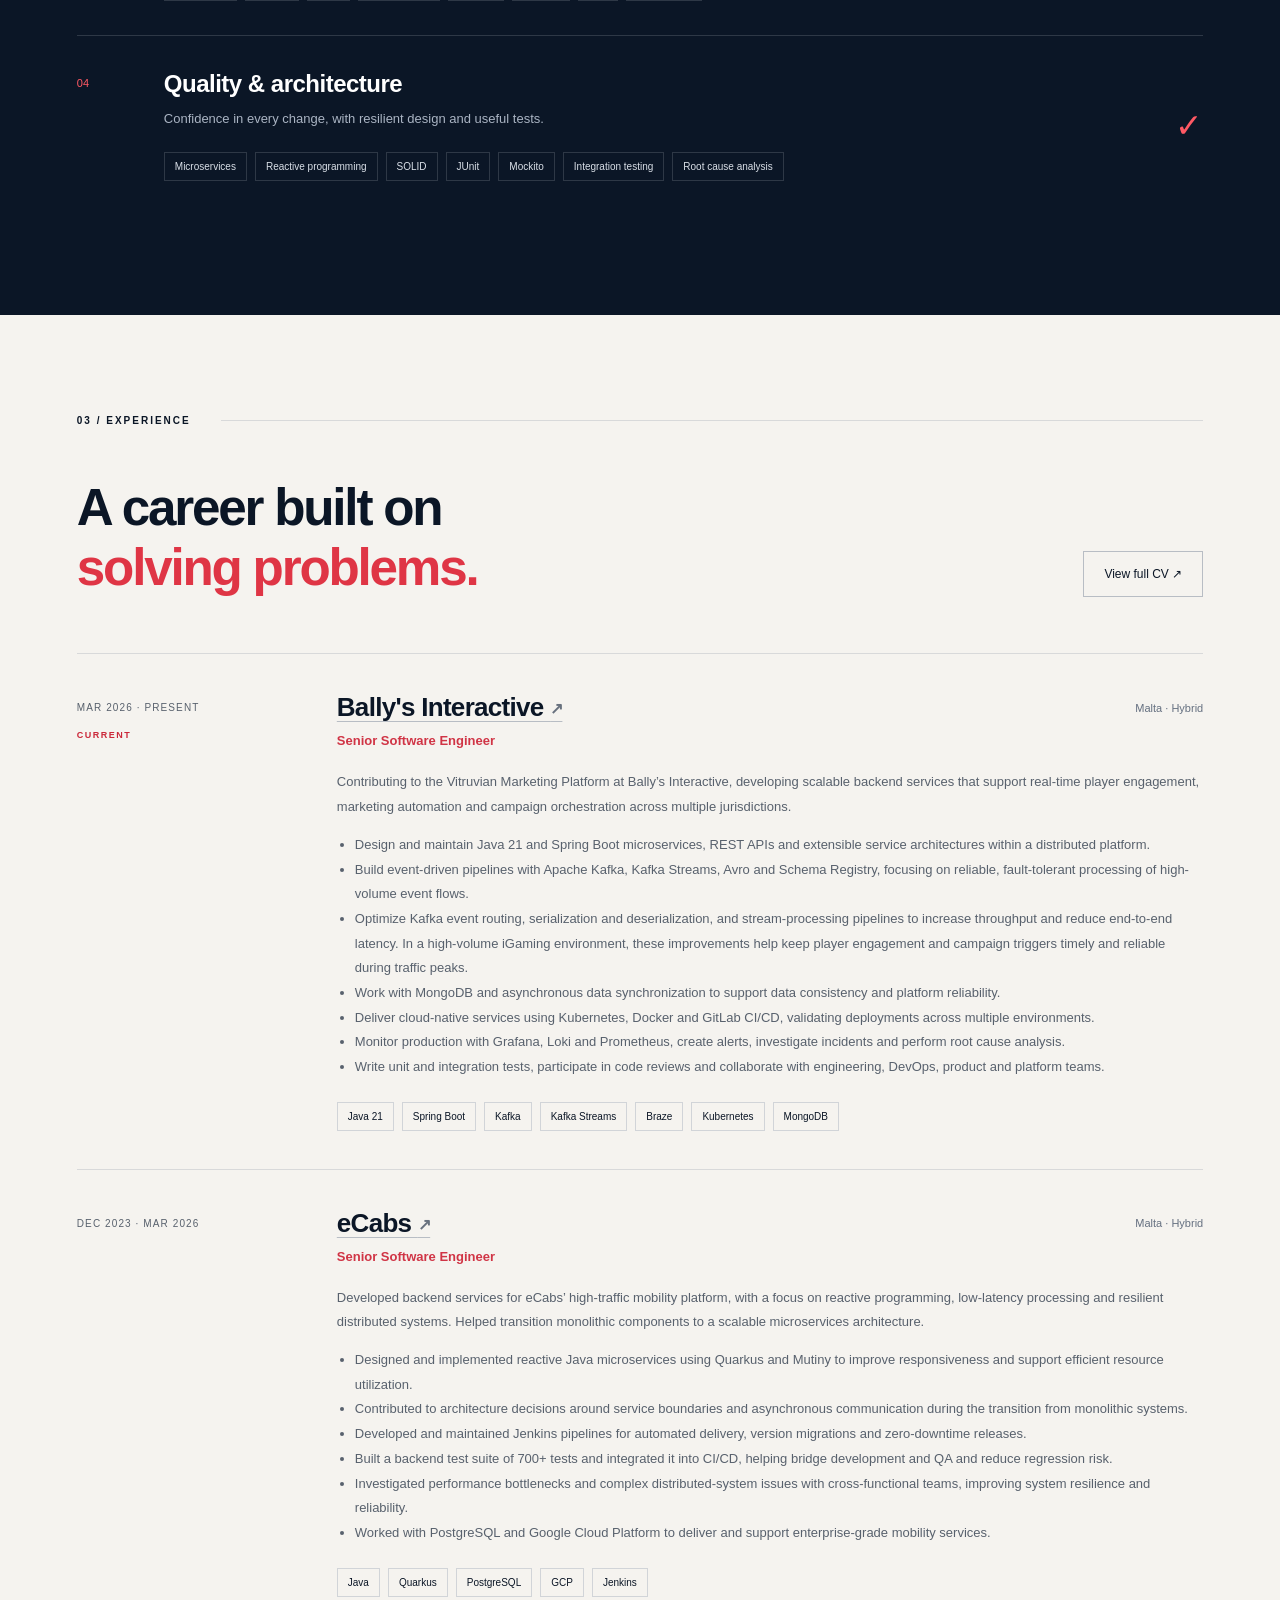
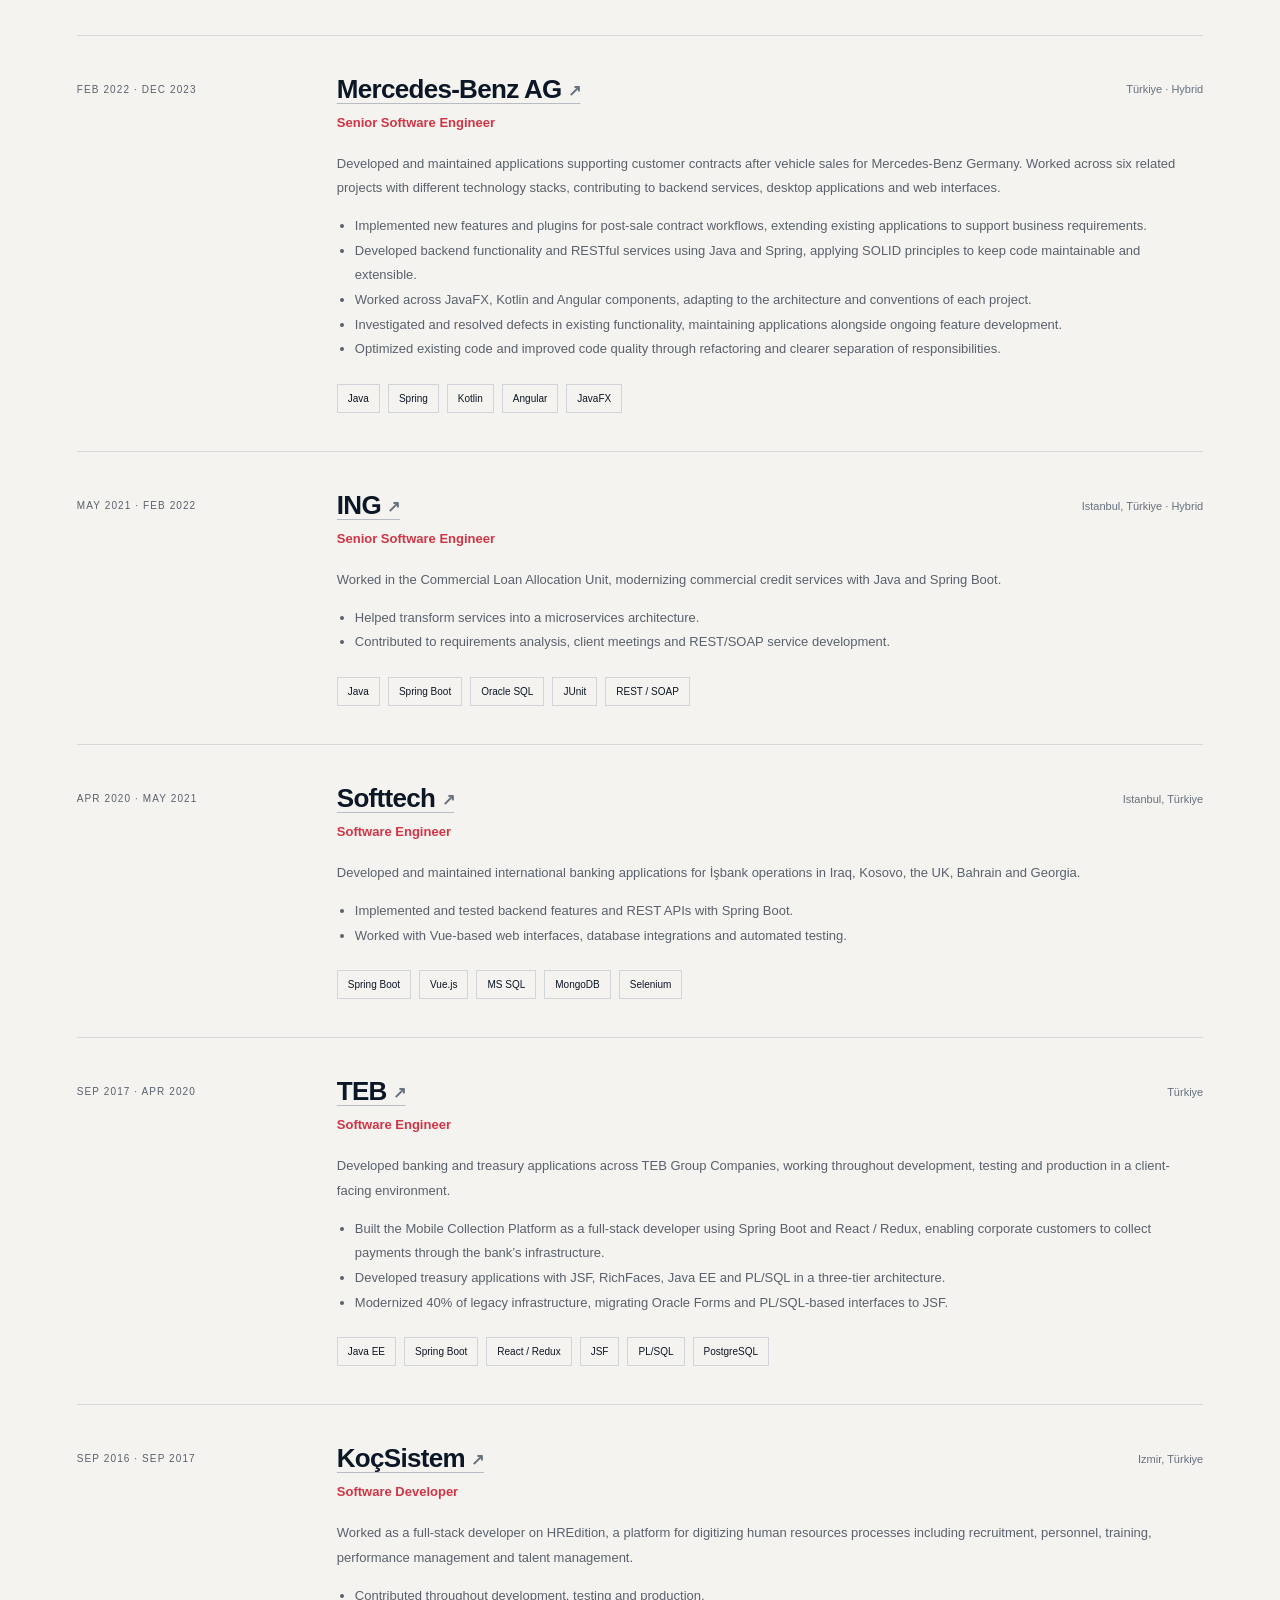
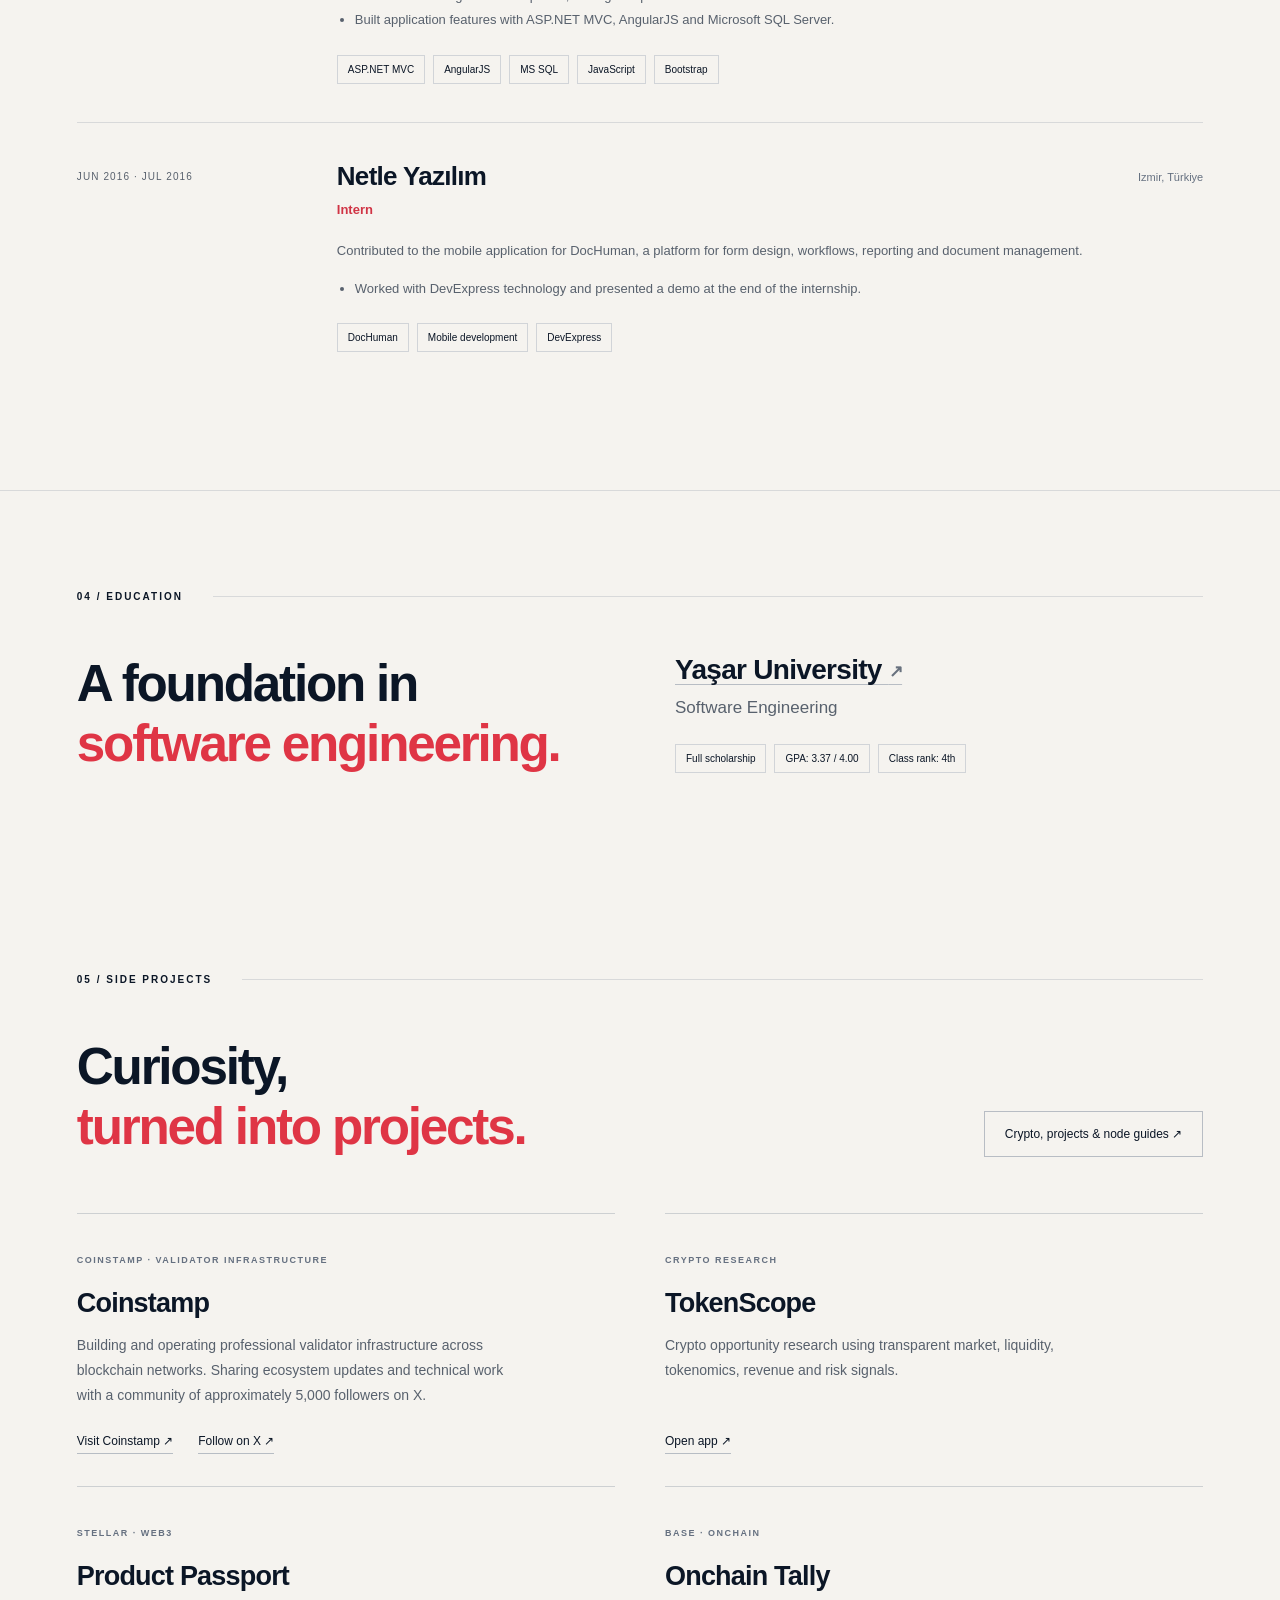
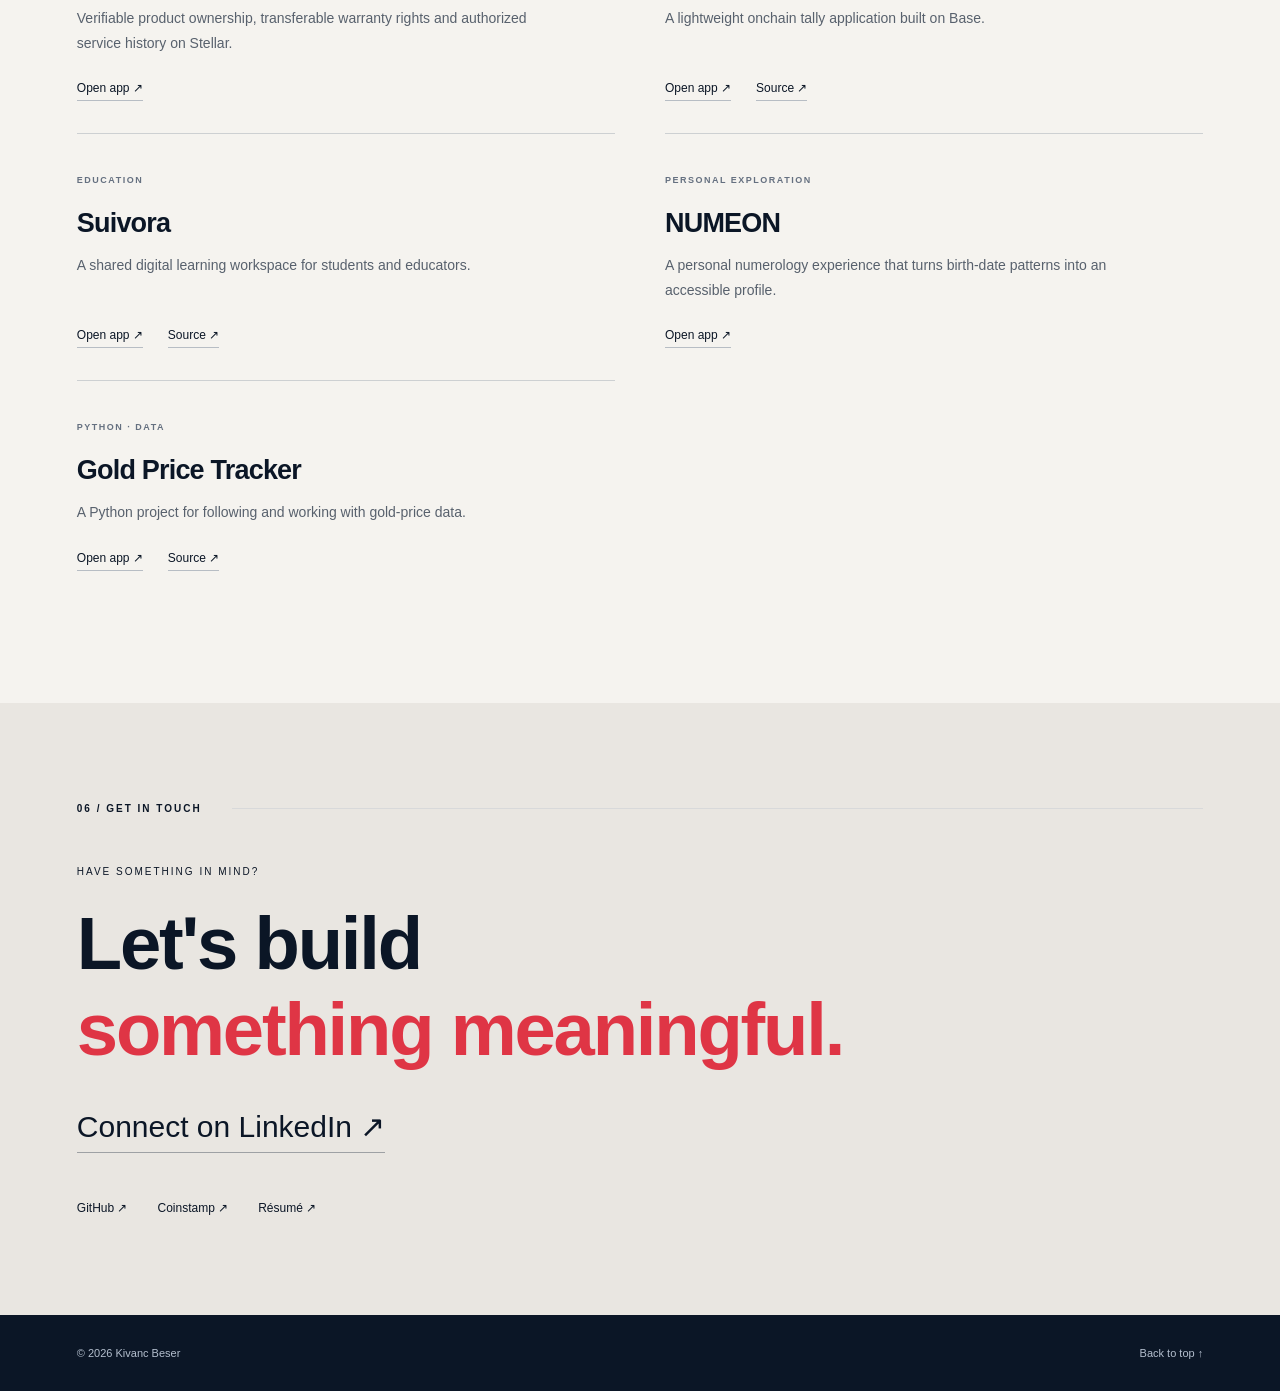
==== commit d8f43483: "Use an isometric software and server illustration in hero" ====
--- a/index.html
+++ b/index.html
@@ -13,7 +13,7 @@
 <header class="hero" id="home"><span id="about" class="legacy-anchor" aria-hidden="true"></span>
 <div class="hero-top"><span>MALTA · SOFTWARE ENGINEERING</span><a href="https://github.com/kivancbeser" target="_blank" rel="noopener noreferrer">GitHub ↗</a></div>
 <div class="hero-layout"><div class="hero-content"><p class="eyebrow">HELLO, I'M</p><h1>Kivanc Beser<span>.</span></h1><h2>Senior Software Engineer <br>at <strong>Bally's Interactive</strong></h2><div class="home-bio"><p>I build reliable, event-driven systems with Java and Kafka, from banking and mobility to real-time iGaming platforms.</p></div><div class="hero-highlights"><span><strong>Since 2016</strong>Software engineering</span><span><strong>Malta</strong>Based in the Mediterranean</span><a href="https://coinstamp.me/" target="_blank" rel="noopener noreferrer"><strong>Coinstamp ↗</strong>Validator infrastructure</a></div><div class="hero-actions"><a class="button light" href="#experience">Explore my experience <span>↗</span></a><a class="text-link" href="https://www.linkedin.com/in/kivancenesbeser/" target="_blank" rel="noopener noreferrer">Get in touch ↗</a></div></div>
-<div class="abstract-visual" aria-hidden="true"><svg viewBox="0 0 480 400" fill="none"><defs><linearGradient id="ribbon" x1="90" y1="70" x2="390" y2="340" gradientUnits="userSpaceOnUse"><stop stop-color="#749c99"/><stop offset=".5" stop-color="#284956"/><stop offset="1" stop-color="#102334"/></linearGradient><linearGradient id="inner" x1="130" y1="300" x2="350" y2="100" gradientUnits="userSpaceOnUse"><stop stop-color="#d3ded4"/><stop offset="1" stop-color="#9cbab0"/></linearGradient><filter id="soft"><feGaussianBlur stdDeviation="14"/></filter></defs><ellipse cx="255" cy="345" rx="130" ry="14" fill="#142b36" opacity=".12" filter="url(#soft)"/><path d="M123 274C58 211 120 89 230 82C348 74 414 190 347 270C292 336 195 331 161 259C136 204 171 148 225 150C293 153 323 215 284 249" stroke="url(#ribbon)" stroke-width="53" stroke-linecap="round"/><path d="M123 274C174 331 279 322 322 257C371 185 313 100 238 107" stroke="url(#inner)" stroke-width="16" stroke-linecap="round" opacity=".8"/><circle cx="371" cy="92" r="17" fill="#ca7765"/><circle cx="100" cy="131" r="7" fill="#9fbab0"/><circle cx="382" cy="302" r="5" fill="#d2b59b"/></svg></div></div><div class="hero-bottom"><span>JAVA / DISTRIBUTED SYSTEMS / CLOUD</span><a href="#skills">SCROLL TO DISCOVER ↓</a></div>
+<div class="tech-visual" role="img" aria-label="Isometric illustration of servers, connected infrastructure and a code window"><svg viewBox="0 0 500 410" fill="none" aria-hidden="true"><defs><linearGradient id="panel" x1="90" y1="70" x2="370" y2="340" gradientUnits="userSpaceOnUse"><stop stop-color="#244454"/><stop offset="1" stop-color="#0b192c"/></linearGradient><linearGradient id="glass" x1="80" y1="80" x2="320" y2="270" gradientUnits="userSpaceOnUse"><stop stop-color="#eff5ef"/><stop offset="1" stop-color="#d2e3db"/></linearGradient><filter id="shadow"><feGaussianBlur stdDeviation="12"/></filter></defs><ellipse cx="260" cy="353" rx="175" ry="20" fill="#153d38" opacity=".1" filter="url(#shadow)"/><path d="M44 290L249 175L465 293L261 408Z" fill="#e8eee8"/><g stroke="#c5d5cc" stroke-width="1"><path d="M82 294L278 185M127 319L324 210M172 344L370 235M217 369L416 260M89 265L303 383M134 240L348 358M179 215L393 333"/></g><g stroke="#7bafa0" stroke-width="2" stroke-linecap="round"><path d="M150 295L221 335L298 292"/><path d="M247 220L322 262L387 225" stroke-dasharray="4 6"/><path d="M83 231L122 253L151 237"/></g><g><path d="M306 179L364 146L421 179L364 212Z" fill="#8eb6a9"/><path d="M306 179L364 212V300L306 267Z" fill="#193847"/><path d="M364 212L421 179V267L364 300Z" fill="#102332"/><path d="M317 202L352 222M317 227L352 247M317 252L352 272" stroke="#537d82" stroke-width="5" stroke-linecap="round"/><g fill="#a1ddbd"><circle cx="378" cy="224" r="3"/><circle cx="378" cy="248" r="3"/><circle cx="378" cy="272" r="3"/></g></g><g><path d="M277 124L318 101L359 124L318 148Z" fill="#b5cfc2"/><path d="M277 124L318 148V197L277 173Z" fill="#315967"/><path d="M318 148L359 124V173L318 197Z" fill="#1d3c4b"/><path d="M286 145L309 158M286 161L309 174" stroke="#93bab0" stroke-width="3" stroke-linecap="round"/></g><g><path d="M87 112Q87 102 97 108L271 208Q279 212 279 223V309L87 199Z" fill="#adc8bc"/><path d="M94 111L272 214V299L94 197Z" fill="url(#panel)"/><path d="M94 111L272 214V231L94 128Z" fill="#355565"/><g fill="#a8c9bd"><ellipse cx="104" cy="125" rx="2" ry="3"/><ellipse cx="112" cy="130" rx="2" ry="3"/><ellipse cx="120" cy="135" rx="2" ry="3"/></g><g stroke-linecap="round" stroke-width="4"><path d="M110 149L137 165M110 161L128 171M142 179L183 203M126 182L162 203M169 207L203 227M141 203L185 228M191 232L230 255M110 199L133 212" stroke="#9fcbb9"/><path d="M144 169L174 186M191 207L220 224M111 174L118 178M211 232L251 255M193 233L221 249" stroke="#d5a18d"/><path d="M169 211L191 224M230 260L254 274M142 218L177 238" stroke="#739ba9"/></g><path d="M87 199L279 309L223 341L30 230Z" fill="url(#glass)"/><path d="M30 230L223 341V347L30 236Z" fill="#a6bfb5"/><path d="M223 341L279 309V315L223 347Z" fill="#7fa398"/><path d="M103 223L210 285L244 305L220 319L78 237Z" fill="#bed1c7"/><path d="M106 227L235 302M96 233L225 308M113 232L102 239M130 242L119 249M147 252L136 259M164 262L153 269M181 272L170 279M198 282L187 289M215 292L204 299" stroke="#96b2a6" stroke-width="1.2"/><path d="M90 257L132 281L118 289L76 265Z" stroke="#99b6a8"/></g><g><path d="M178 54L237 88L237 136L178 102Z" fill="#e4eee7" stroke="#b8d0c1"/><path d="M190 80L184 83L190 93M221 98L227 109L221 112M207 88L201 105" stroke="#4c7b75" stroke-width="2.5" stroke-linecap="round" stroke-linejoin="round"/></g><circle cx="402" cy="110" r="6" fill="#c9826c"/><circle cx="71" cy="281" r="4" fill="#8cbaac"/></svg></div></div><div class="hero-bottom"><span>JAVA / DISTRIBUTED SYSTEMS / CLOUD</span><a href="#skills">SCROLL TO DISCOVER ↓</a></div>
 
 </header>
 <main>
--- a/style.css
+++ b/style.css
@@ -19,3 +19,5 @@
 .hero-layout{display:grid;grid-template-columns:minmax(0,1.35fr) minmax(300px,1fr);gap:65px;align-items:center;margin:65px 0}.hero-layout .hero-content{margin:0;max-width:none}.hero-layout h1{font-size:clamp(48px,5.8vw,84px)}.hero-layout .hero-content h2{font-size:clamp(20px,2vw,28px);letter-spacing:-.8px}.hero-layout .hero-content h2 br{display:block}.home-bio{max-width:540px;margin-top:22px}.home-bio p{font-size:16px;line-height:1.8}.hero-highlights{display:flex;gap:24px;margin:28px 0 30px;flex-wrap:wrap}.hero-highlights>span,.hero-highlights>a{font-size:10px;color:#697781;line-height:1.5}.hero-highlights strong{display:block;font-size:13px;font-weight:600;color:var(--ink);margin-bottom:5px}.engineering-visual{background:#e8efeb;border:1px solid #d8e2dc;border-radius:22px;padding:24px 18px 20px;transform:rotate(2deg);box-shadow:0 18px 45px #193c3210}.visual-caption{font-size:9px;letter-spacing:2px;color:#48675e;display:flex;align-items:center;gap:9px;margin:0 8px 12px}.visual-dot{width:6px;height:6px;border-radius:50%;background:#53806f}.engineering-visual svg{display:block;width:100%;height:auto}.visual-footer{display:flex;justify-content:space-between;font-size:8px;letter-spacing:1.5px;color:#48675e;border-top:1px solid #cad8ce;padding:18px 8px 0;margin-top:8px}@media(max-width:1000px){.hero-layout{gap:30px;grid-template-columns:minmax(0,1.2fr) minmax(260px,1fr)}.hero-highlights{gap:16px}.hero-layout h1{font-size:55px}}@media(max-width:760px){.hero-layout{grid-template-columns:1fr;margin:40px 0;gap:40px}.hero-layout h1{font-size:54px}.engineering-visual{max-width:460px;width:100%;justify-self:center;transform:none}.hero-highlights{gap:22px}.home-bio p{font-size:14px}.hero-layout .hero-content{padding:0}.hero{min-height:0}.hero-layout .hero-content h2{font-size:23px}}
 
 .abstract-visual{width:100%;max-width:480px;justify-self:center;position:relative}.abstract-visual:before{content:"";position:absolute;inset:15% 8%;background:#e4eae2;border-radius:50%;filter:blur(35px);z-index:-1}.abstract-visual svg{display:block;width:100%;height:auto}.hero-layout{isolation:isolate}@media(max-width:760px){.abstract-visual{max-width:340px}.hero-layout{gap:15px}}
+
+.tech-visual{width:100%;max-width:500px;justify-self:center}.tech-visual svg{display:block;width:100%;height:auto}@media(max-width:760px){.tech-visual{max-width:370px}}
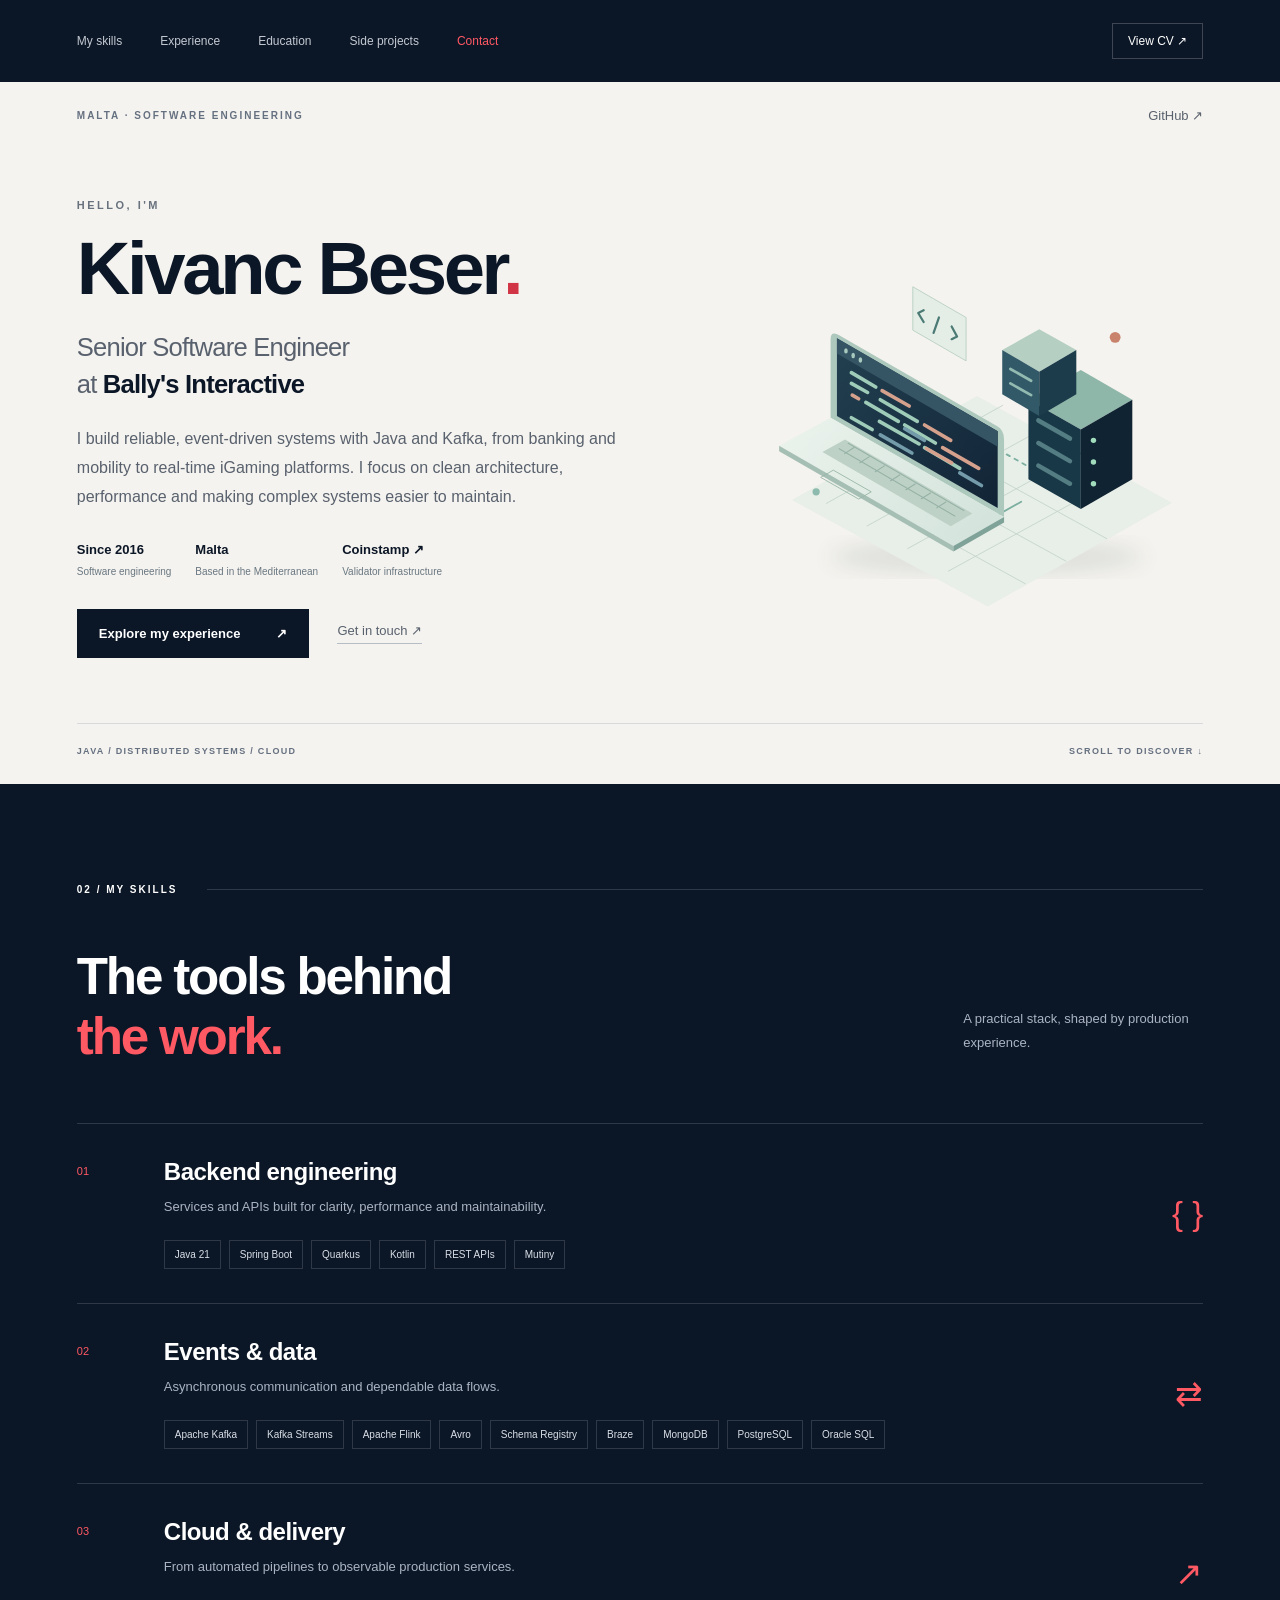
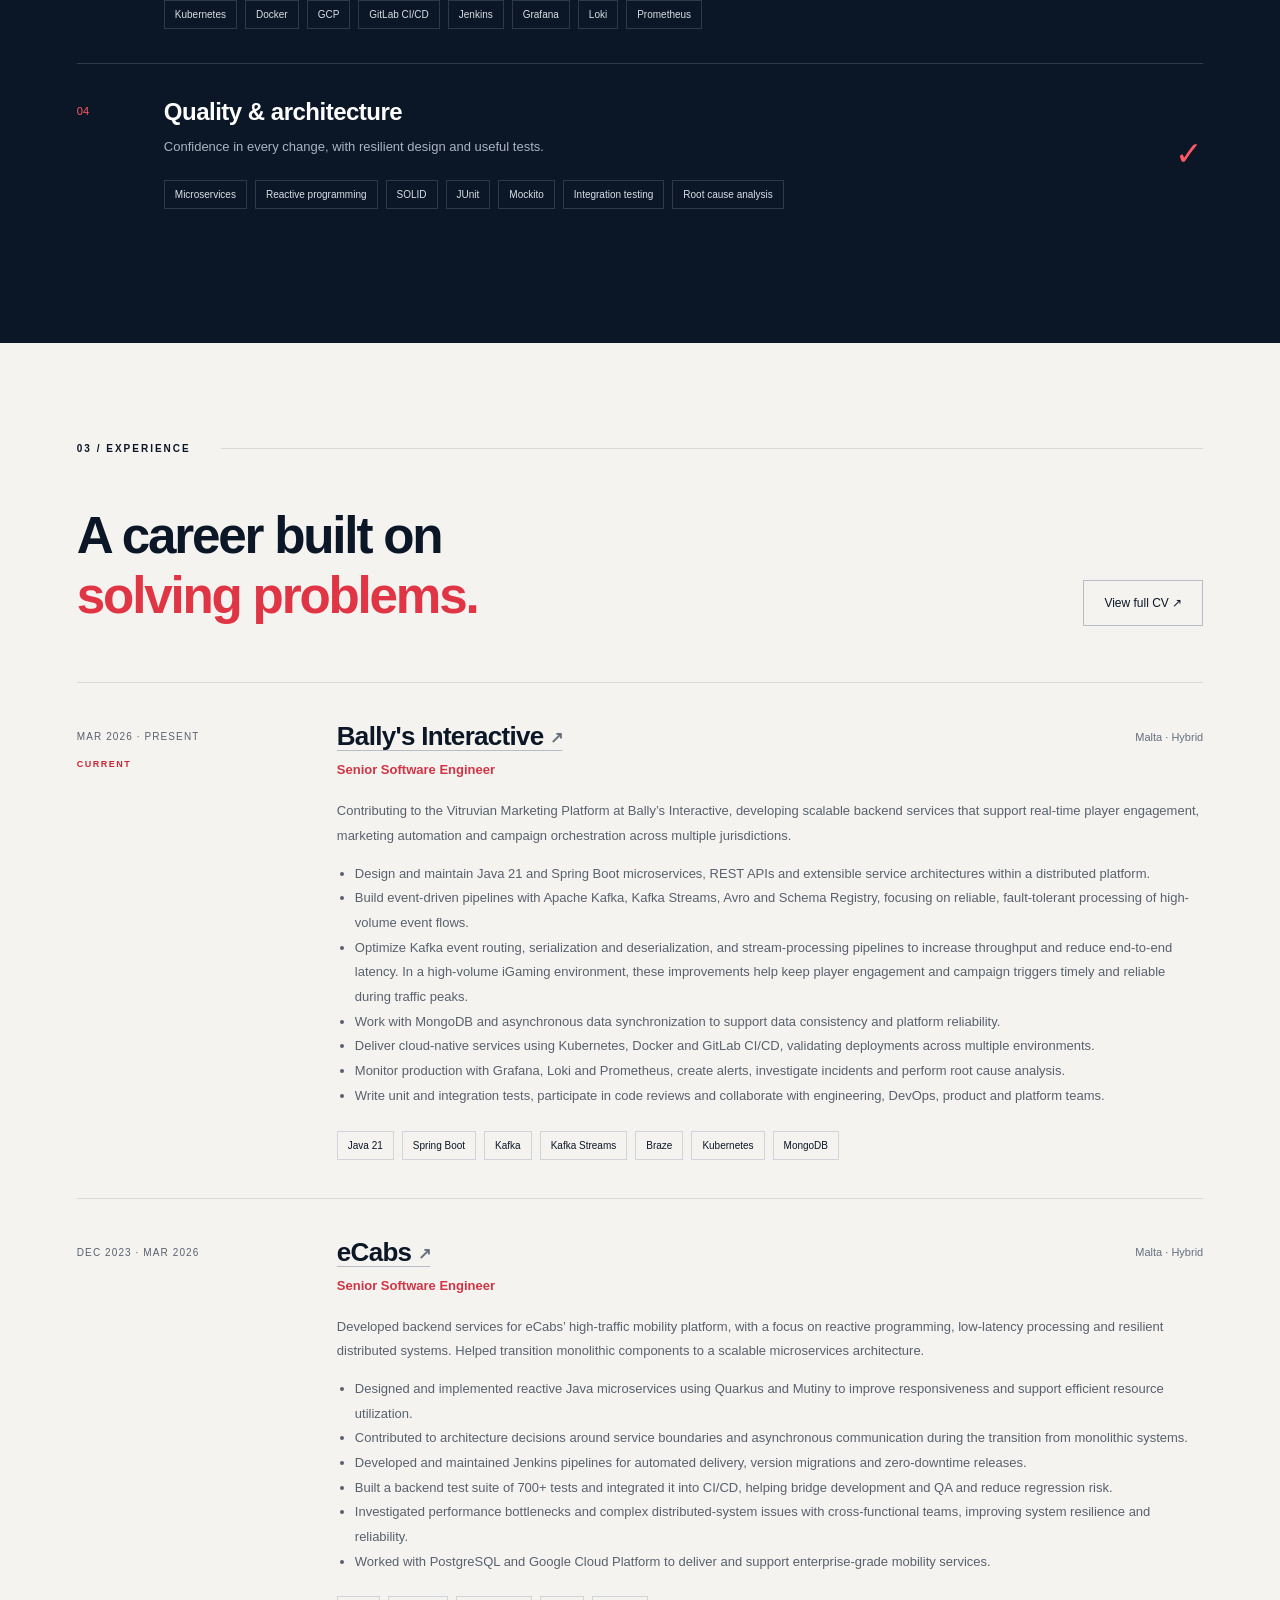
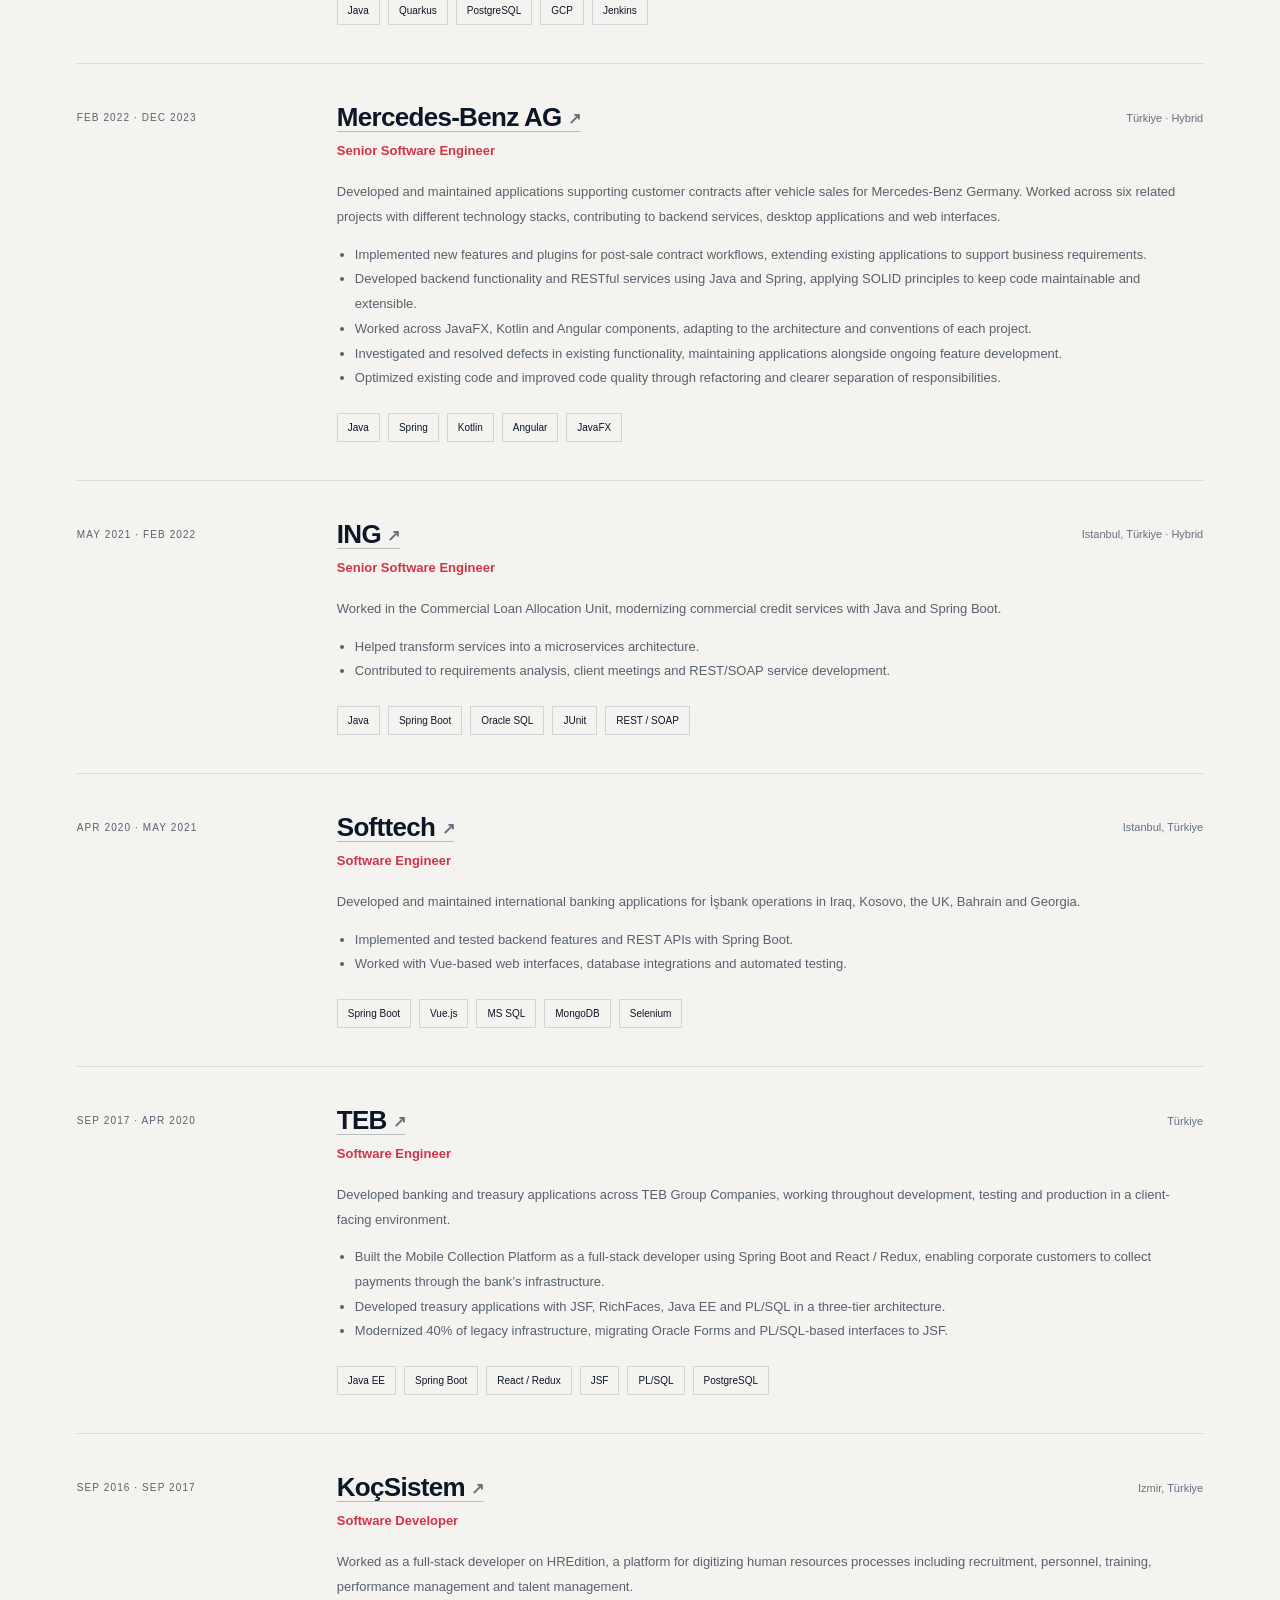
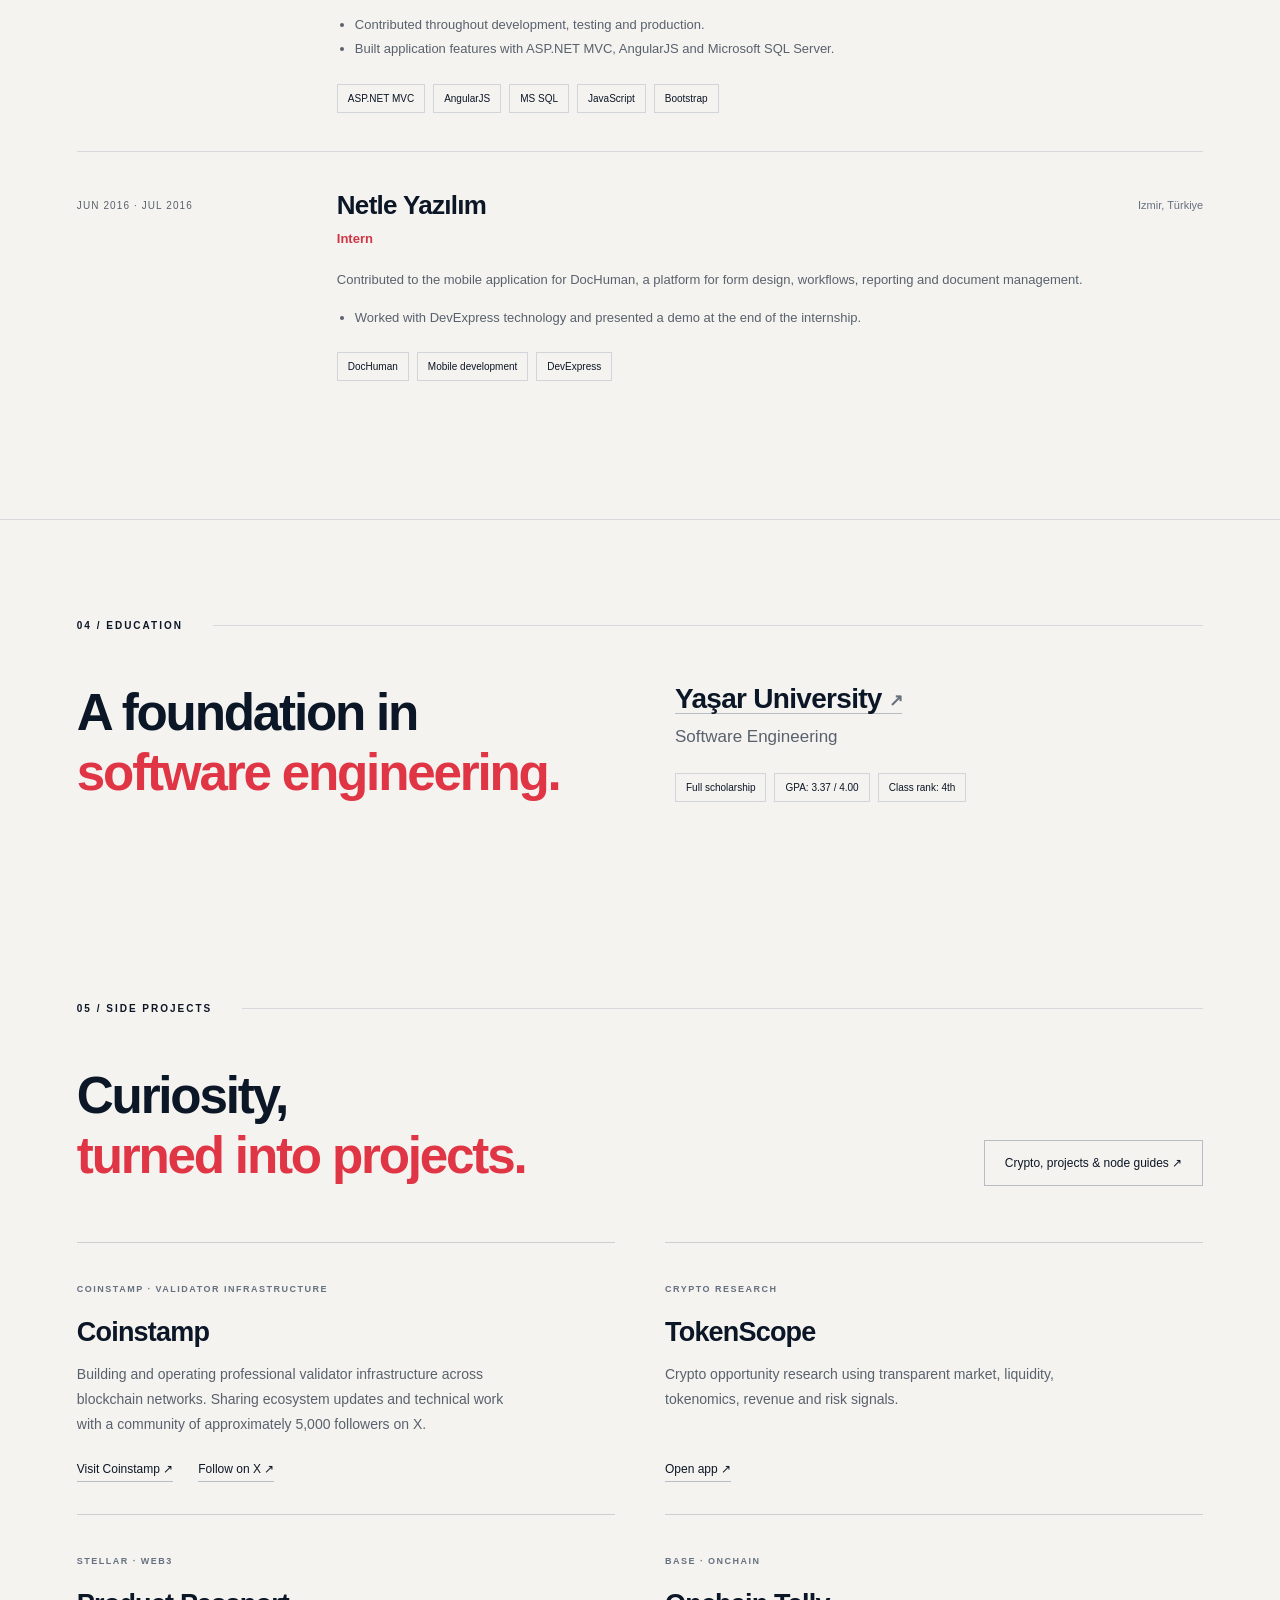
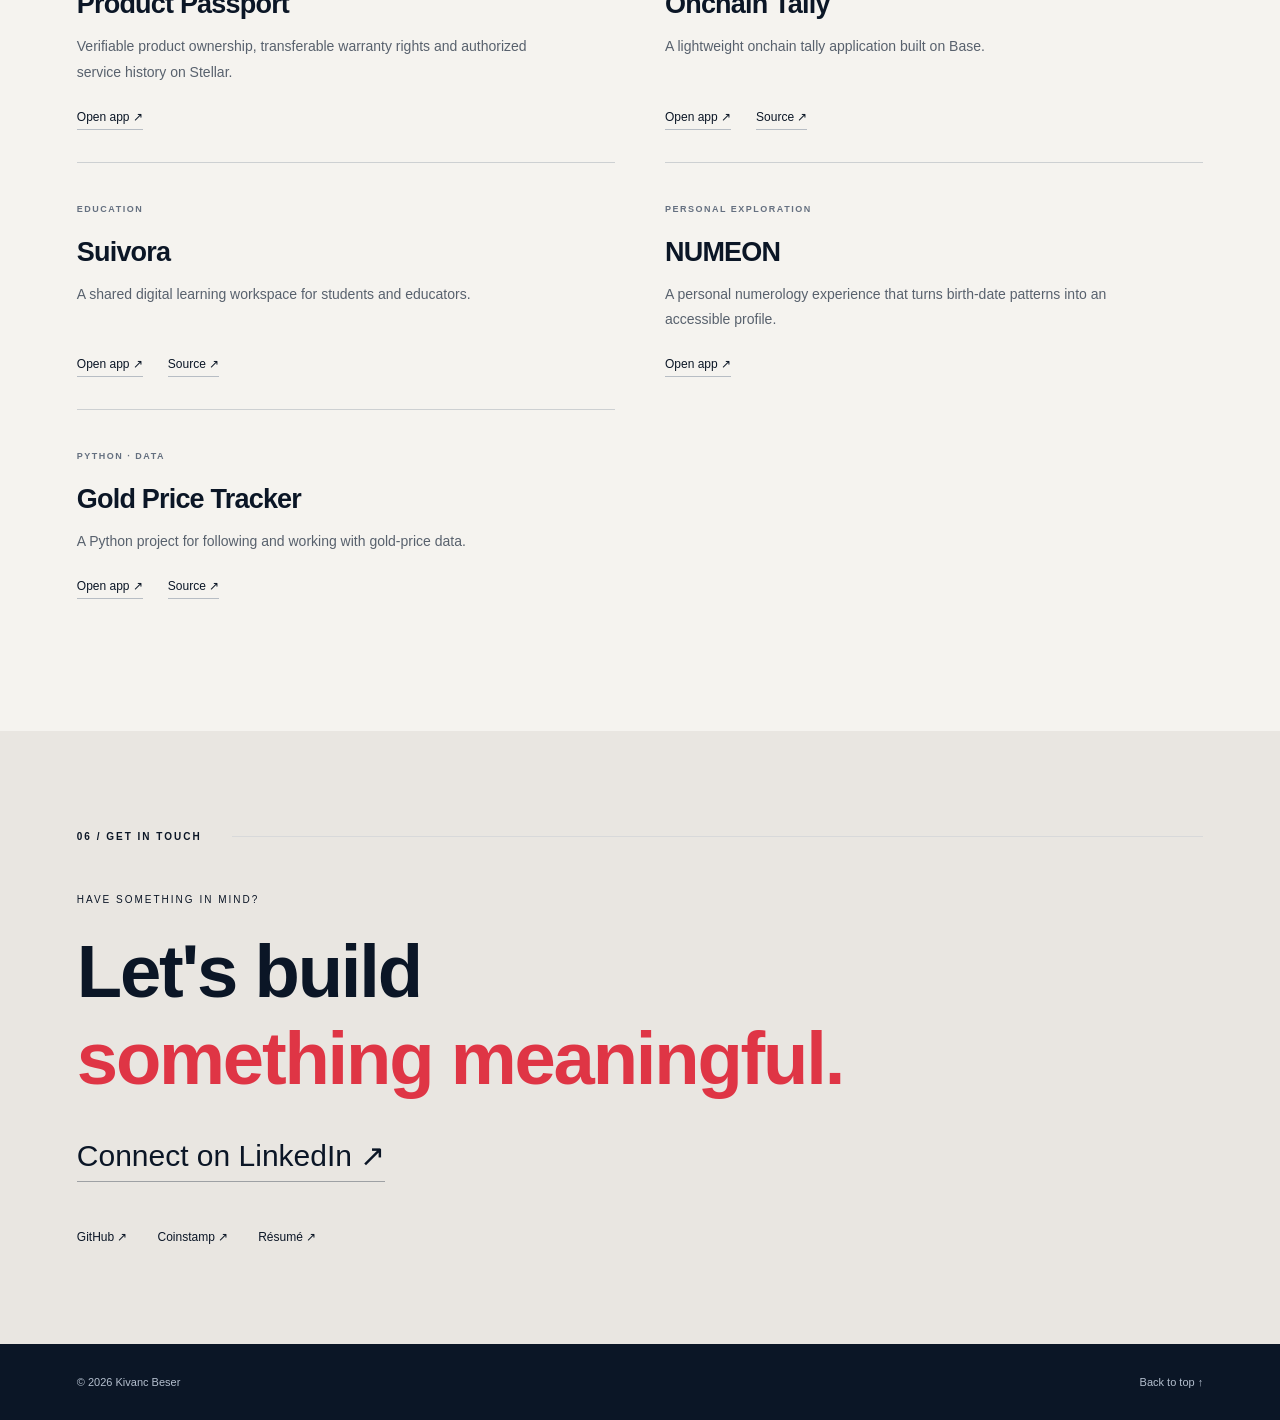
==== commit 315f749b: "Add a second sentence to homepage introduction" ====
--- a/index.html
+++ b/index.html
@@ -12,7 +12,7 @@
 <nav class="nav" aria-label="Main navigation"><div><a href="#skills">My skills</a><a href="#experience">Experience</a><a href="#education">Education</a><a href="#projects">Side projects</a><a href="#contact">Contact</a></div><a class="cv-link" href="cv.html" target="_blank" rel="noopener">View CV ↗</a></nav>
 <header class="hero" id="home"><span id="about" class="legacy-anchor" aria-hidden="true"></span>
 <div class="hero-top"><span>MALTA · SOFTWARE ENGINEERING</span><a href="https://github.com/kivancbeser" target="_blank" rel="noopener noreferrer">GitHub ↗</a></div>
-<div class="hero-layout"><div class="hero-content"><p class="eyebrow">HELLO, I'M</p><h1>Kivanc Beser<span>.</span></h1><h2>Senior Software Engineer <br>at <strong>Bally's Interactive</strong></h2><div class="home-bio"><p>I build reliable, event-driven systems with Java and Kafka, from banking and mobility to real-time iGaming platforms.</p></div><div class="hero-highlights"><span><strong>Since 2016</strong>Software engineering</span><span><strong>Malta</strong>Based in the Mediterranean</span><a href="https://coinstamp.me/" target="_blank" rel="noopener noreferrer"><strong>Coinstamp ↗</strong>Validator infrastructure</a></div><div class="hero-actions"><a class="button light" href="#experience">Explore my experience <span>↗</span></a><a class="text-link" href="https://www.linkedin.com/in/kivancenesbeser/" target="_blank" rel="noopener noreferrer">Get in touch ↗</a></div></div>
+<div class="hero-layout"><div class="hero-content"><p class="eyebrow">HELLO, I'M</p><h1>Kivanc Beser<span>.</span></h1><h2>Senior Software Engineer <br>at <strong>Bally's Interactive</strong></h2><div class="home-bio"><p>I build reliable, event-driven systems with Java and Kafka, from banking and mobility to real-time iGaming platforms. I focus on clean architecture, performance and making complex systems easier to maintain.</p></div><div class="hero-highlights"><span><strong>Since 2016</strong>Software engineering</span><span><strong>Malta</strong>Based in the Mediterranean</span><a href="https://coinstamp.me/" target="_blank" rel="noopener noreferrer"><strong>Coinstamp ↗</strong>Validator infrastructure</a></div><div class="hero-actions"><a class="button light" href="#experience">Explore my experience <span>↗</span></a><a class="text-link" href="https://www.linkedin.com/in/kivancenesbeser/" target="_blank" rel="noopener noreferrer">Get in touch ↗</a></div></div>
 <div class="tech-visual" role="img" aria-label="Isometric illustration of servers, connected infrastructure and a code window"><svg viewBox="0 0 500 410" fill="none" aria-hidden="true"><defs><linearGradient id="panel" x1="90" y1="70" x2="370" y2="340" gradientUnits="userSpaceOnUse"><stop stop-color="#244454"/><stop offset="1" stop-color="#0b192c"/></linearGradient><linearGradient id="glass" x1="80" y1="80" x2="320" y2="270" gradientUnits="userSpaceOnUse"><stop stop-color="#eff5ef"/><stop offset="1" stop-color="#d2e3db"/></linearGradient><filter id="shadow"><feGaussianBlur stdDeviation="12"/></filter></defs><ellipse cx="260" cy="353" rx="175" ry="20" fill="#153d38" opacity=".1" filter="url(#shadow)"/><path d="M44 290L249 175L465 293L261 408Z" fill="#e8eee8"/><g stroke="#c5d5cc" stroke-width="1"><path d="M82 294L278 185M127 319L324 210M172 344L370 235M217 369L416 260M89 265L303 383M134 240L348 358M179 215L393 333"/></g><g stroke="#7bafa0" stroke-width="2" stroke-linecap="round"><path d="M150 295L221 335L298 292"/><path d="M247 220L322 262L387 225" stroke-dasharray="4 6"/><path d="M83 231L122 253L151 237"/></g><g><path d="M306 179L364 146L421 179L364 212Z" fill="#8eb6a9"/><path d="M306 179L364 212V300L306 267Z" fill="#193847"/><path d="M364 212L421 179V267L364 300Z" fill="#102332"/><path d="M317 202L352 222M317 227L352 247M317 252L352 272" stroke="#537d82" stroke-width="5" stroke-linecap="round"/><g fill="#a1ddbd"><circle cx="378" cy="224" r="3"/><circle cx="378" cy="248" r="3"/><circle cx="378" cy="272" r="3"/></g></g><g><path d="M277 124L318 101L359 124L318 148Z" fill="#b5cfc2"/><path d="M277 124L318 148V197L277 173Z" fill="#315967"/><path d="M318 148L359 124V173L318 197Z" fill="#1d3c4b"/><path d="M286 145L309 158M286 161L309 174" stroke="#93bab0" stroke-width="3" stroke-linecap="round"/></g><g><path d="M87 112Q87 102 97 108L271 208Q279 212 279 223V309L87 199Z" fill="#adc8bc"/><path d="M94 111L272 214V299L94 197Z" fill="url(#panel)"/><path d="M94 111L272 214V231L94 128Z" fill="#355565"/><g fill="#a8c9bd"><ellipse cx="104" cy="125" rx="2" ry="3"/><ellipse cx="112" cy="130" rx="2" ry="3"/><ellipse cx="120" cy="135" rx="2" ry="3"/></g><g stroke-linecap="round" stroke-width="4"><path d="M110 149L137 165M110 161L128 171M142 179L183 203M126 182L162 203M169 207L203 227M141 203L185 228M191 232L230 255M110 199L133 212" stroke="#9fcbb9"/><path d="M144 169L174 186M191 207L220 224M111 174L118 178M211 232L251 255M193 233L221 249" stroke="#d5a18d"/><path d="M169 211L191 224M230 260L254 274M142 218L177 238" stroke="#739ba9"/></g><path d="M87 199L279 309L223 341L30 230Z" fill="url(#glass)"/><path d="M30 230L223 341V347L30 236Z" fill="#a6bfb5"/><path d="M223 341L279 309V315L223 347Z" fill="#7fa398"/><path d="M103 223L210 285L244 305L220 319L78 237Z" fill="#bed1c7"/><path d="M106 227L235 302M96 233L225 308M113 232L102 239M130 242L119 249M147 252L136 259M164 262L153 269M181 272L170 279M198 282L187 289M215 292L204 299" stroke="#96b2a6" stroke-width="1.2"/><path d="M90 257L132 281L118 289L76 265Z" stroke="#99b6a8"/></g><g><path d="M178 54L237 88L237 136L178 102Z" fill="#e4eee7" stroke="#b8d0c1"/><path d="M190 80L184 83L190 93M221 98L227 109L221 112M207 88L201 105" stroke="#4c7b75" stroke-width="2.5" stroke-linecap="round" stroke-linejoin="round"/></g><circle cx="402" cy="110" r="6" fill="#c9826c"/><circle cx="71" cy="281" r="4" fill="#8cbaac"/></svg></div></div><div class="hero-bottom"><span>JAVA / DISTRIBUTED SYSTEMS / CLOUD</span><a href="#skills">SCROLL TO DISCOVER ↓</a></div>
 
 </header>
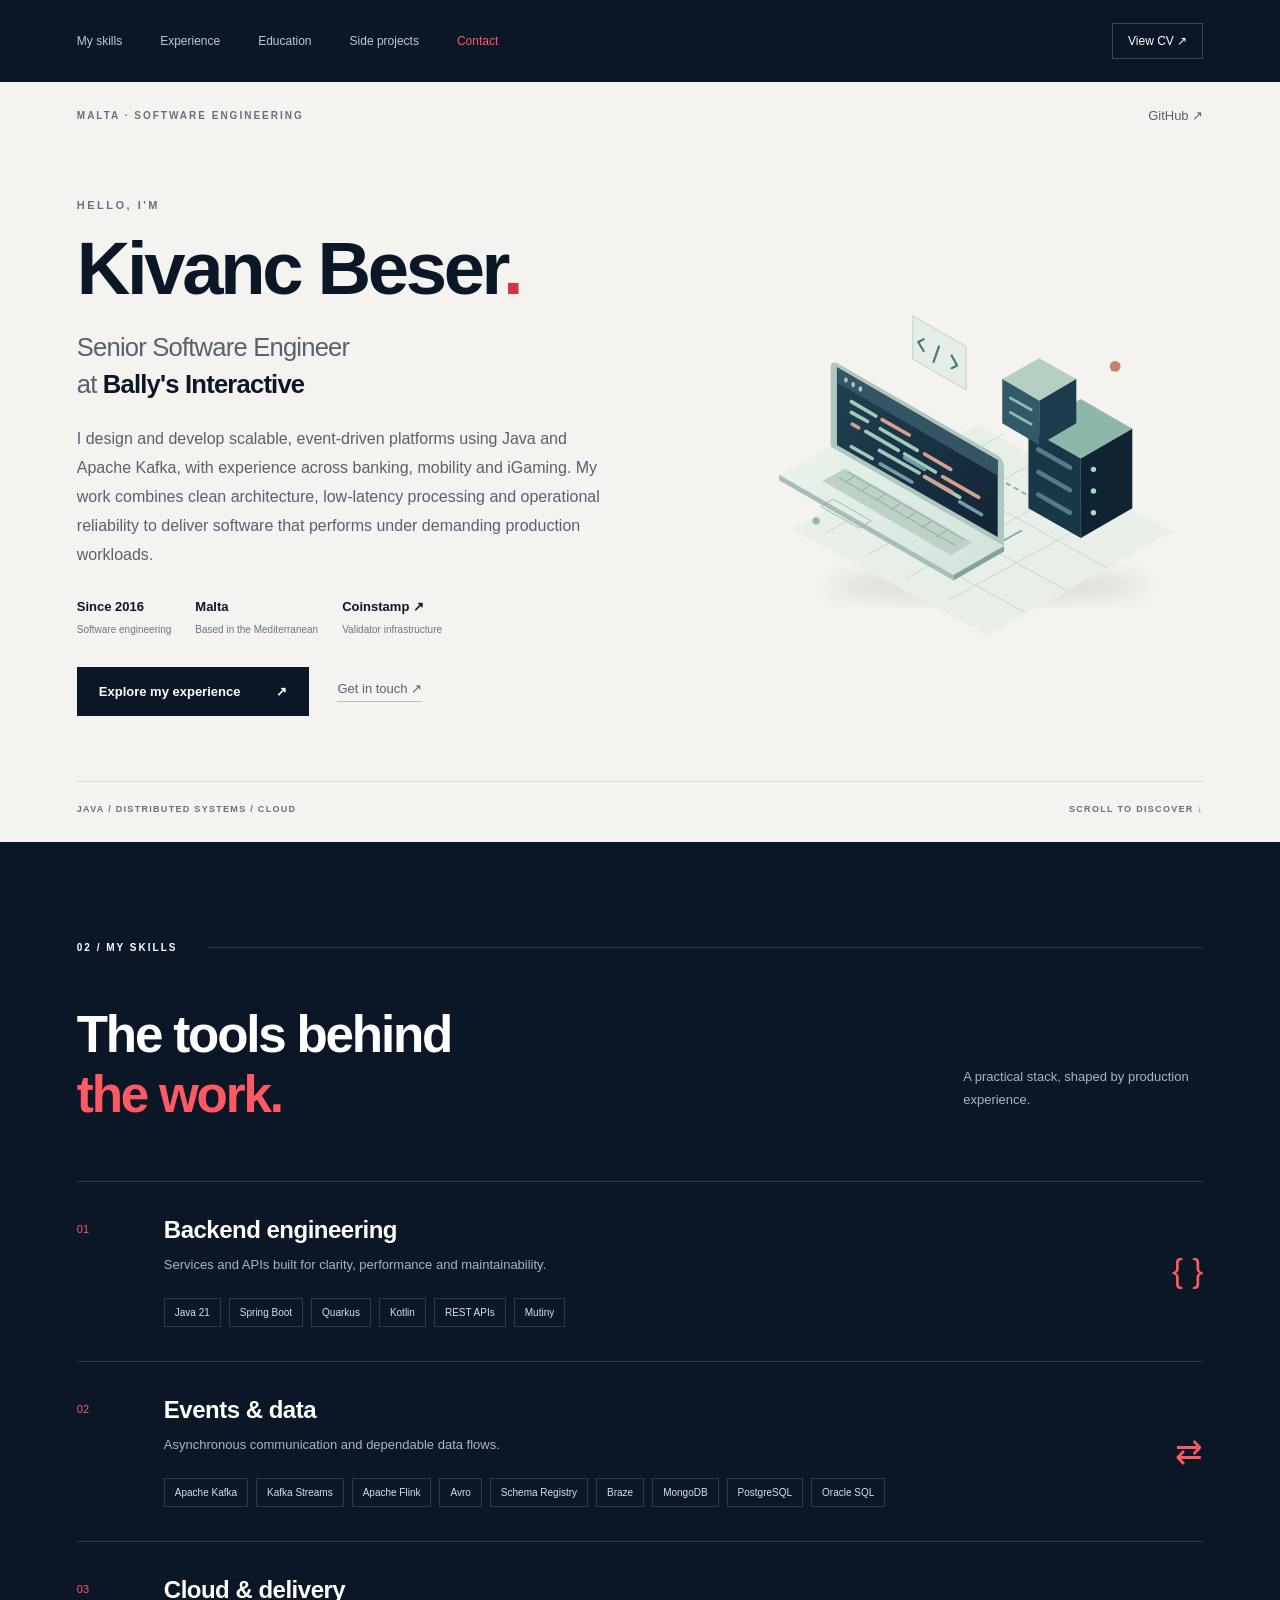
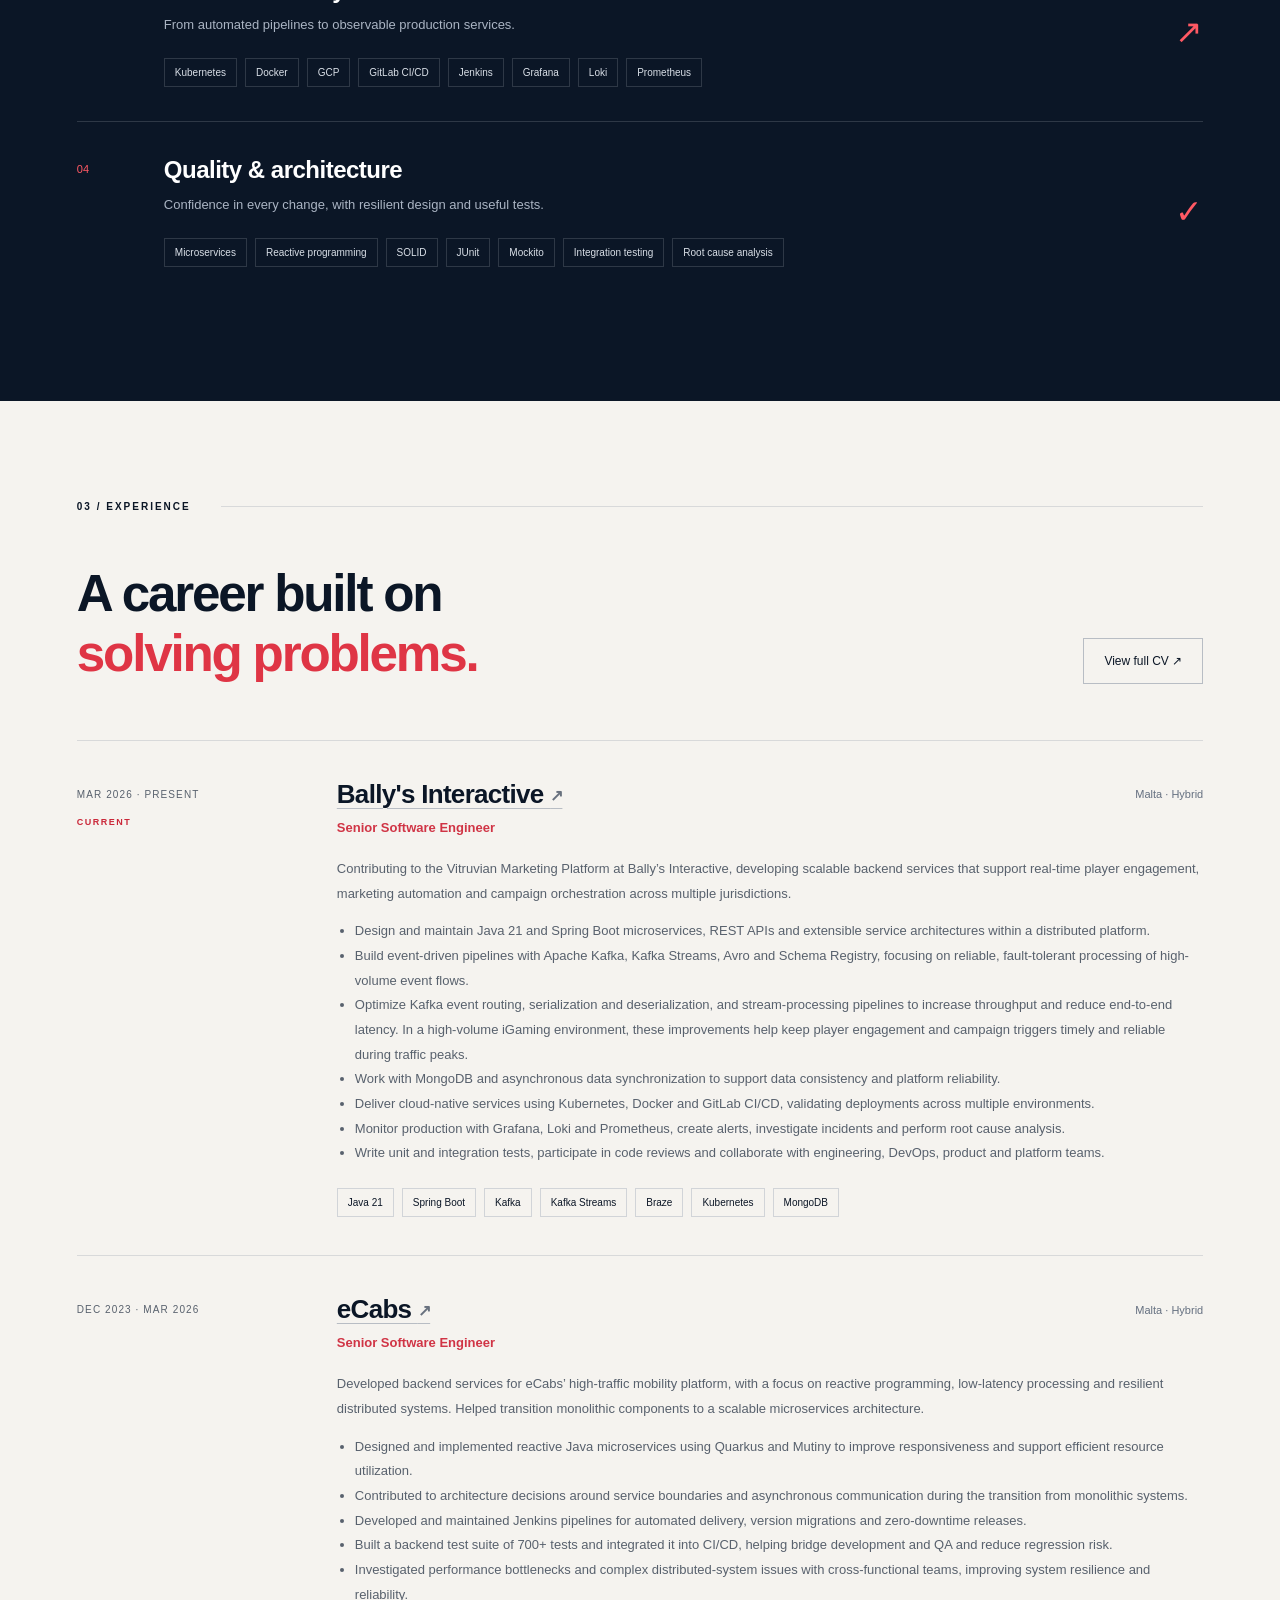
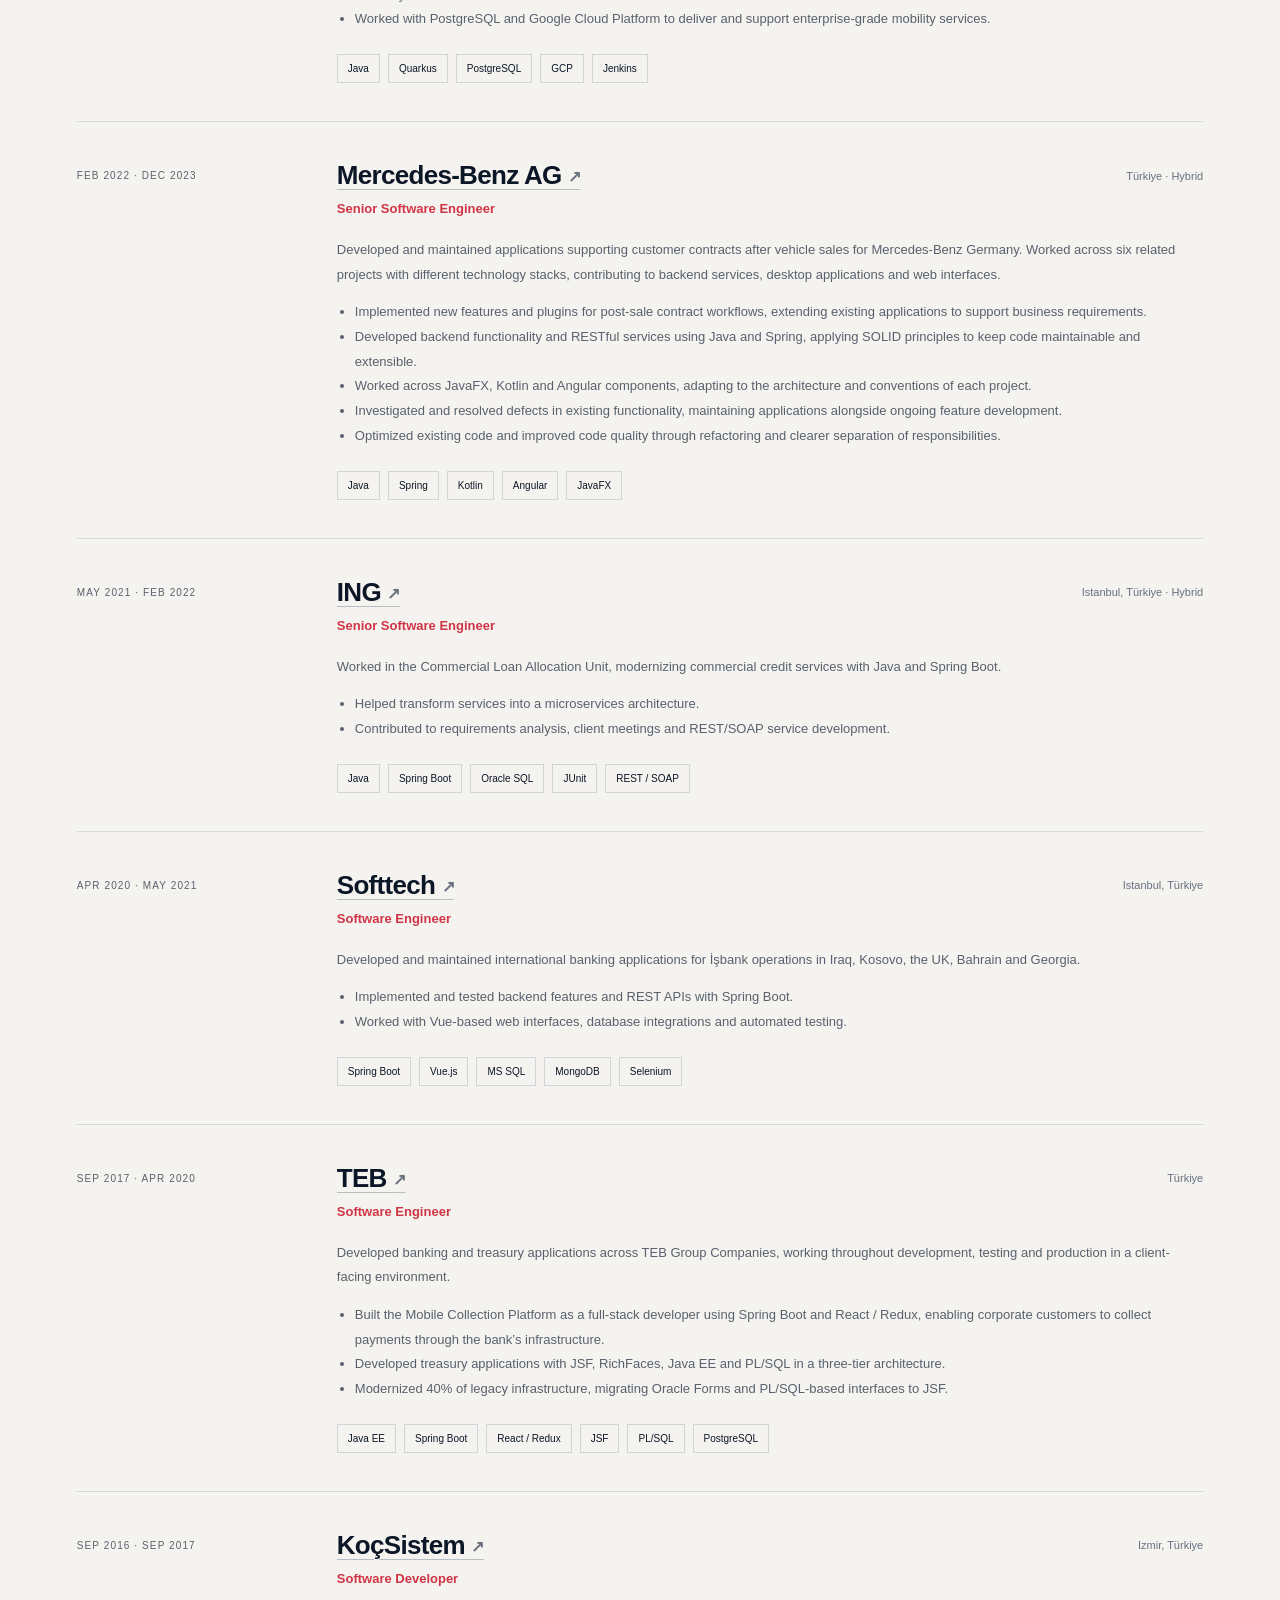
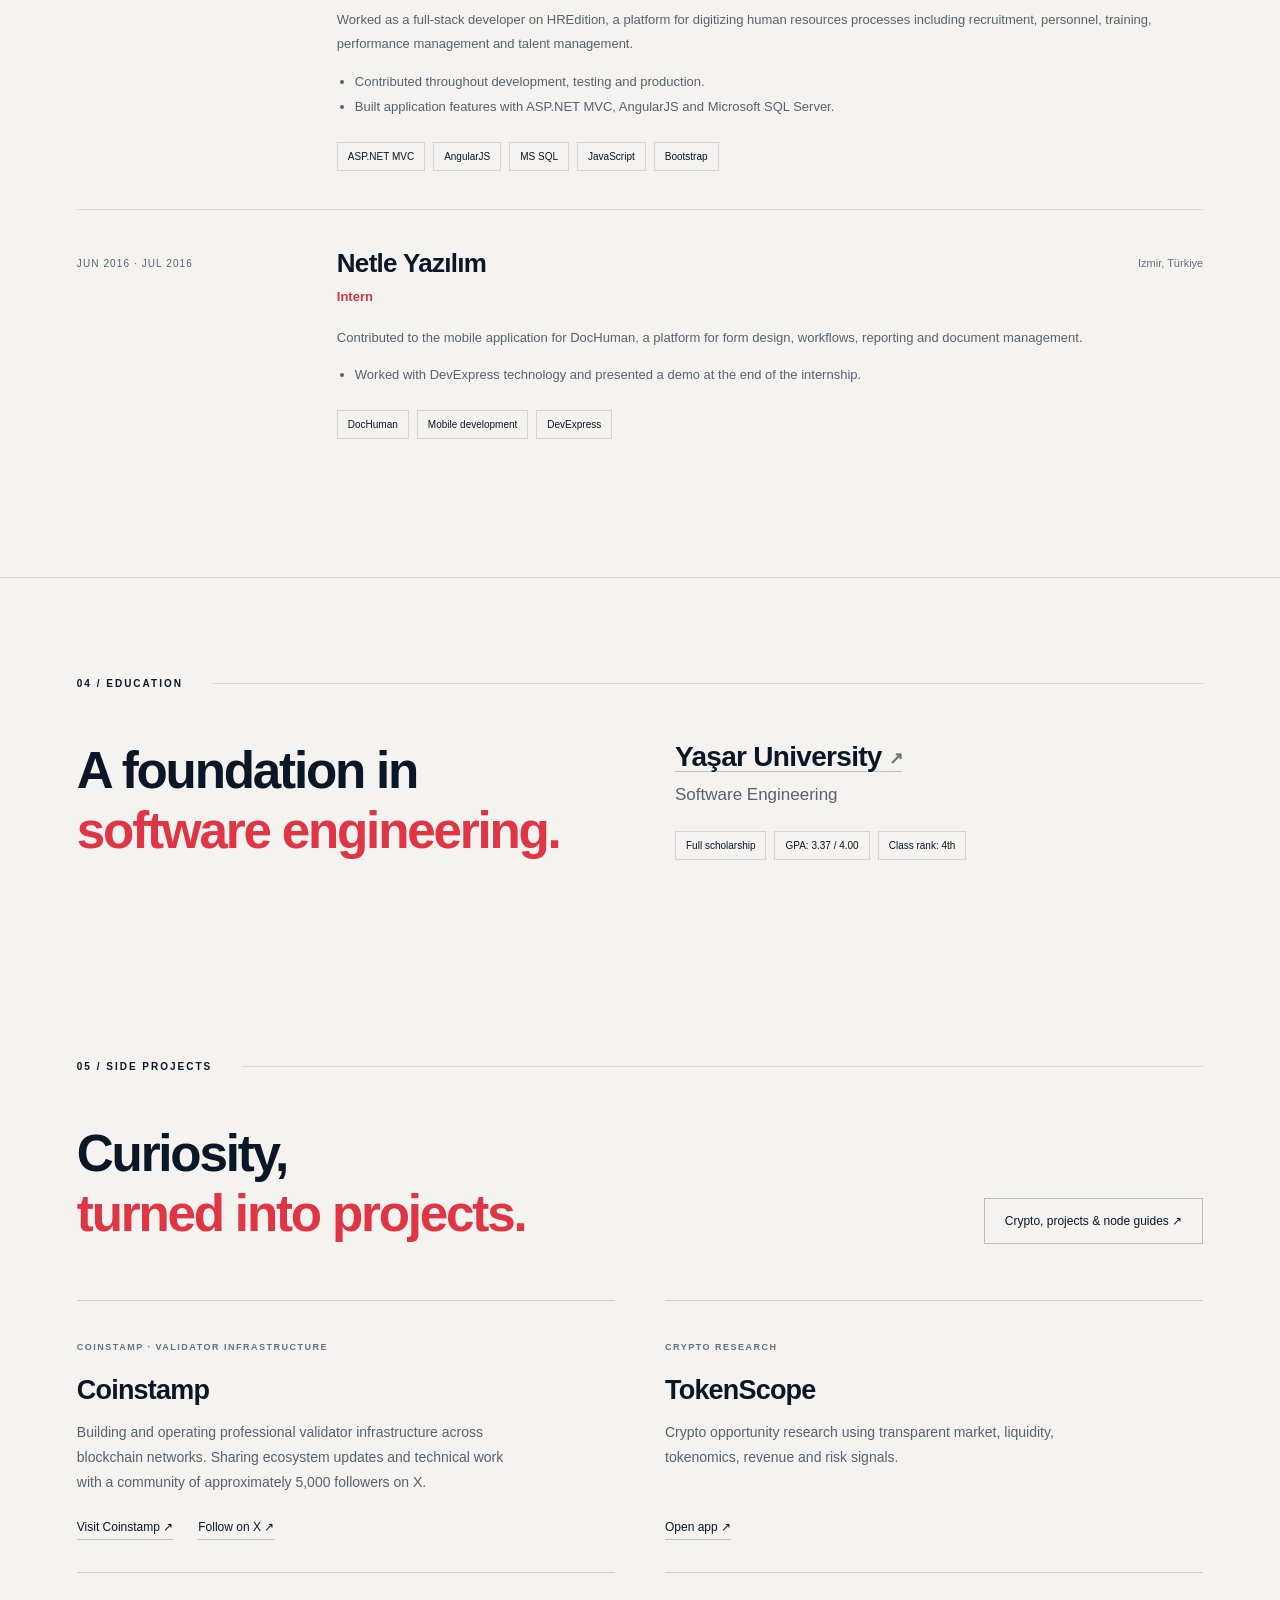
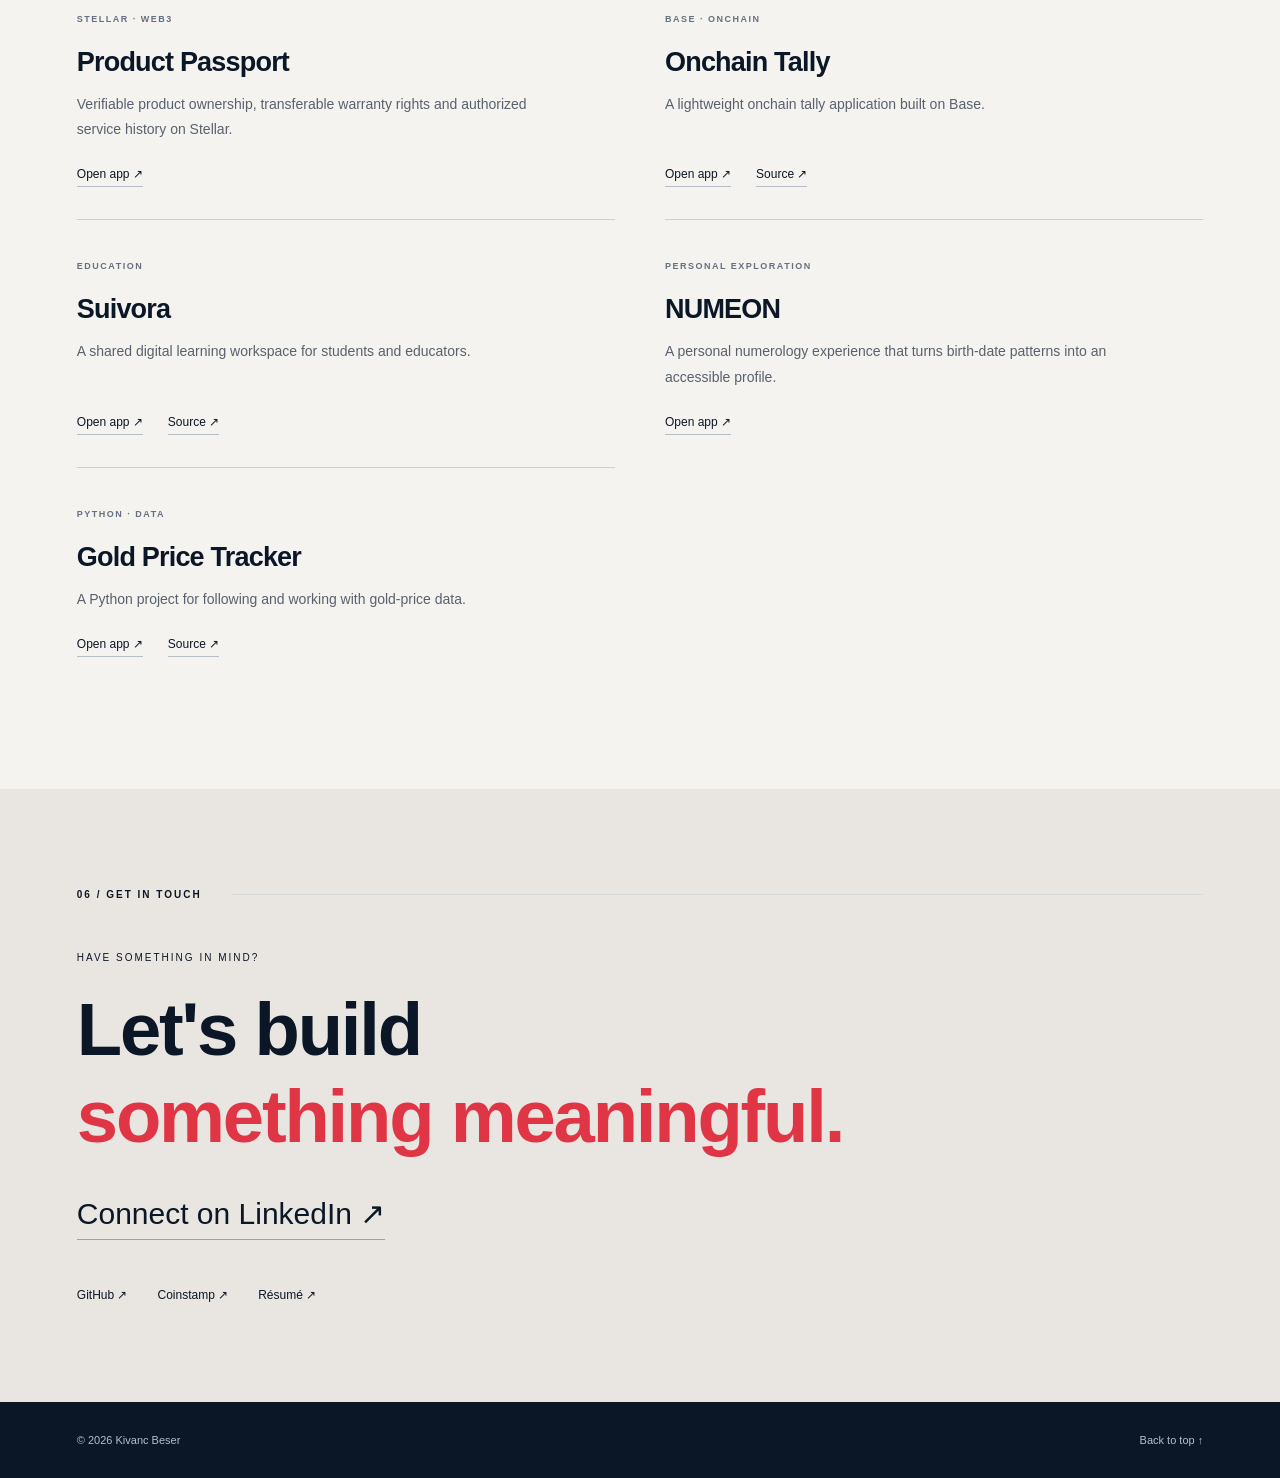
==== commit 638c8ea9: "Refine professional homepage introduction" ====
--- a/index.html
+++ b/index.html
@@ -12,7 +12,7 @@
 <nav class="nav" aria-label="Main navigation"><div><a href="#skills">My skills</a><a href="#experience">Experience</a><a href="#education">Education</a><a href="#projects">Side projects</a><a href="#contact">Contact</a></div><a class="cv-link" href="cv.html" target="_blank" rel="noopener">View CV ↗</a></nav>
 <header class="hero" id="home"><span id="about" class="legacy-anchor" aria-hidden="true"></span>
 <div class="hero-top"><span>MALTA · SOFTWARE ENGINEERING</span><a href="https://github.com/kivancbeser" target="_blank" rel="noopener noreferrer">GitHub ↗</a></div>
-<div class="hero-layout"><div class="hero-content"><p class="eyebrow">HELLO, I'M</p><h1>Kivanc Beser<span>.</span></h1><h2>Senior Software Engineer <br>at <strong>Bally's Interactive</strong></h2><div class="home-bio"><p>I build reliable, event-driven systems with Java and Kafka, from banking and mobility to real-time iGaming platforms. I focus on clean architecture, performance and making complex systems easier to maintain.</p></div><div class="hero-highlights"><span><strong>Since 2016</strong>Software engineering</span><span><strong>Malta</strong>Based in the Mediterranean</span><a href="https://coinstamp.me/" target="_blank" rel="noopener noreferrer"><strong>Coinstamp ↗</strong>Validator infrastructure</a></div><div class="hero-actions"><a class="button light" href="#experience">Explore my experience <span>↗</span></a><a class="text-link" href="https://www.linkedin.com/in/kivancenesbeser/" target="_blank" rel="noopener noreferrer">Get in touch ↗</a></div></div>
+<div class="hero-layout"><div class="hero-content"><p class="eyebrow">HELLO, I'M</p><h1>Kivanc Beser<span>.</span></h1><h2>Senior Software Engineer <br>at <strong>Bally's Interactive</strong></h2><div class="home-bio"><p>I design and develop scalable, event-driven platforms using Java and Apache Kafka, with experience across banking, mobility and iGaming. My work combines clean architecture, low-latency processing and operational reliability to deliver software that performs under demanding production workloads.</p></div><div class="hero-highlights"><span><strong>Since 2016</strong>Software engineering</span><span><strong>Malta</strong>Based in the Mediterranean</span><a href="https://coinstamp.me/" target="_blank" rel="noopener noreferrer"><strong>Coinstamp ↗</strong>Validator infrastructure</a></div><div class="hero-actions"><a class="button light" href="#experience">Explore my experience <span>↗</span></a><a class="text-link" href="https://www.linkedin.com/in/kivancenesbeser/" target="_blank" rel="noopener noreferrer">Get in touch ↗</a></div></div>
 <div class="tech-visual" role="img" aria-label="Isometric illustration of servers, connected infrastructure and a code window"><svg viewBox="0 0 500 410" fill="none" aria-hidden="true"><defs><linearGradient id="panel" x1="90" y1="70" x2="370" y2="340" gradientUnits="userSpaceOnUse"><stop stop-color="#244454"/><stop offset="1" stop-color="#0b192c"/></linearGradient><linearGradient id="glass" x1="80" y1="80" x2="320" y2="270" gradientUnits="userSpaceOnUse"><stop stop-color="#eff5ef"/><stop offset="1" stop-color="#d2e3db"/></linearGradient><filter id="shadow"><feGaussianBlur stdDeviation="12"/></filter></defs><ellipse cx="260" cy="353" rx="175" ry="20" fill="#153d38" opacity=".1" filter="url(#shadow)"/><path d="M44 290L249 175L465 293L261 408Z" fill="#e8eee8"/><g stroke="#c5d5cc" stroke-width="1"><path d="M82 294L278 185M127 319L324 210M172 344L370 235M217 369L416 260M89 265L303 383M134 240L348 358M179 215L393 333"/></g><g stroke="#7bafa0" stroke-width="2" stroke-linecap="round"><path d="M150 295L221 335L298 292"/><path d="M247 220L322 262L387 225" stroke-dasharray="4 6"/><path d="M83 231L122 253L151 237"/></g><g><path d="M306 179L364 146L421 179L364 212Z" fill="#8eb6a9"/><path d="M306 179L364 212V300L306 267Z" fill="#193847"/><path d="M364 212L421 179V267L364 300Z" fill="#102332"/><path d="M317 202L352 222M317 227L352 247M317 252L352 272" stroke="#537d82" stroke-width="5" stroke-linecap="round"/><g fill="#a1ddbd"><circle cx="378" cy="224" r="3"/><circle cx="378" cy="248" r="3"/><circle cx="378" cy="272" r="3"/></g></g><g><path d="M277 124L318 101L359 124L318 148Z" fill="#b5cfc2"/><path d="M277 124L318 148V197L277 173Z" fill="#315967"/><path d="M318 148L359 124V173L318 197Z" fill="#1d3c4b"/><path d="M286 145L309 158M286 161L309 174" stroke="#93bab0" stroke-width="3" stroke-linecap="round"/></g><g><path d="M87 112Q87 102 97 108L271 208Q279 212 279 223V309L87 199Z" fill="#adc8bc"/><path d="M94 111L272 214V299L94 197Z" fill="url(#panel)"/><path d="M94 111L272 214V231L94 128Z" fill="#355565"/><g fill="#a8c9bd"><ellipse cx="104" cy="125" rx="2" ry="3"/><ellipse cx="112" cy="130" rx="2" ry="3"/><ellipse cx="120" cy="135" rx="2" ry="3"/></g><g stroke-linecap="round" stroke-width="4"><path d="M110 149L137 165M110 161L128 171M142 179L183 203M126 182L162 203M169 207L203 227M141 203L185 228M191 232L230 255M110 199L133 212" stroke="#9fcbb9"/><path d="M144 169L174 186M191 207L220 224M111 174L118 178M211 232L251 255M193 233L221 249" stroke="#d5a18d"/><path d="M169 211L191 224M230 260L254 274M142 218L177 238" stroke="#739ba9"/></g><path d="M87 199L279 309L223 341L30 230Z" fill="url(#glass)"/><path d="M30 230L223 341V347L30 236Z" fill="#a6bfb5"/><path d="M223 341L279 309V315L223 347Z" fill="#7fa398"/><path d="M103 223L210 285L244 305L220 319L78 237Z" fill="#bed1c7"/><path d="M106 227L235 302M96 233L225 308M113 232L102 239M130 242L119 249M147 252L136 259M164 262L153 269M181 272L170 279M198 282L187 289M215 292L204 299" stroke="#96b2a6" stroke-width="1.2"/><path d="M90 257L132 281L118 289L76 265Z" stroke="#99b6a8"/></g><g><path d="M178 54L237 88L237 136L178 102Z" fill="#e4eee7" stroke="#b8d0c1"/><path d="M190 80L184 83L190 93M221 98L227 109L221 112M207 88L201 105" stroke="#4c7b75" stroke-width="2.5" stroke-linecap="round" stroke-linejoin="round"/></g><circle cx="402" cy="110" r="6" fill="#c9826c"/><circle cx="71" cy="281" r="4" fill="#8cbaac"/></svg></div></div><div class="hero-bottom"><span>JAVA / DISTRIBUTED SYSTEMS / CLOUD</span><a href="#skills">SCROLL TO DISCOVER ↓</a></div>
 
 </header>
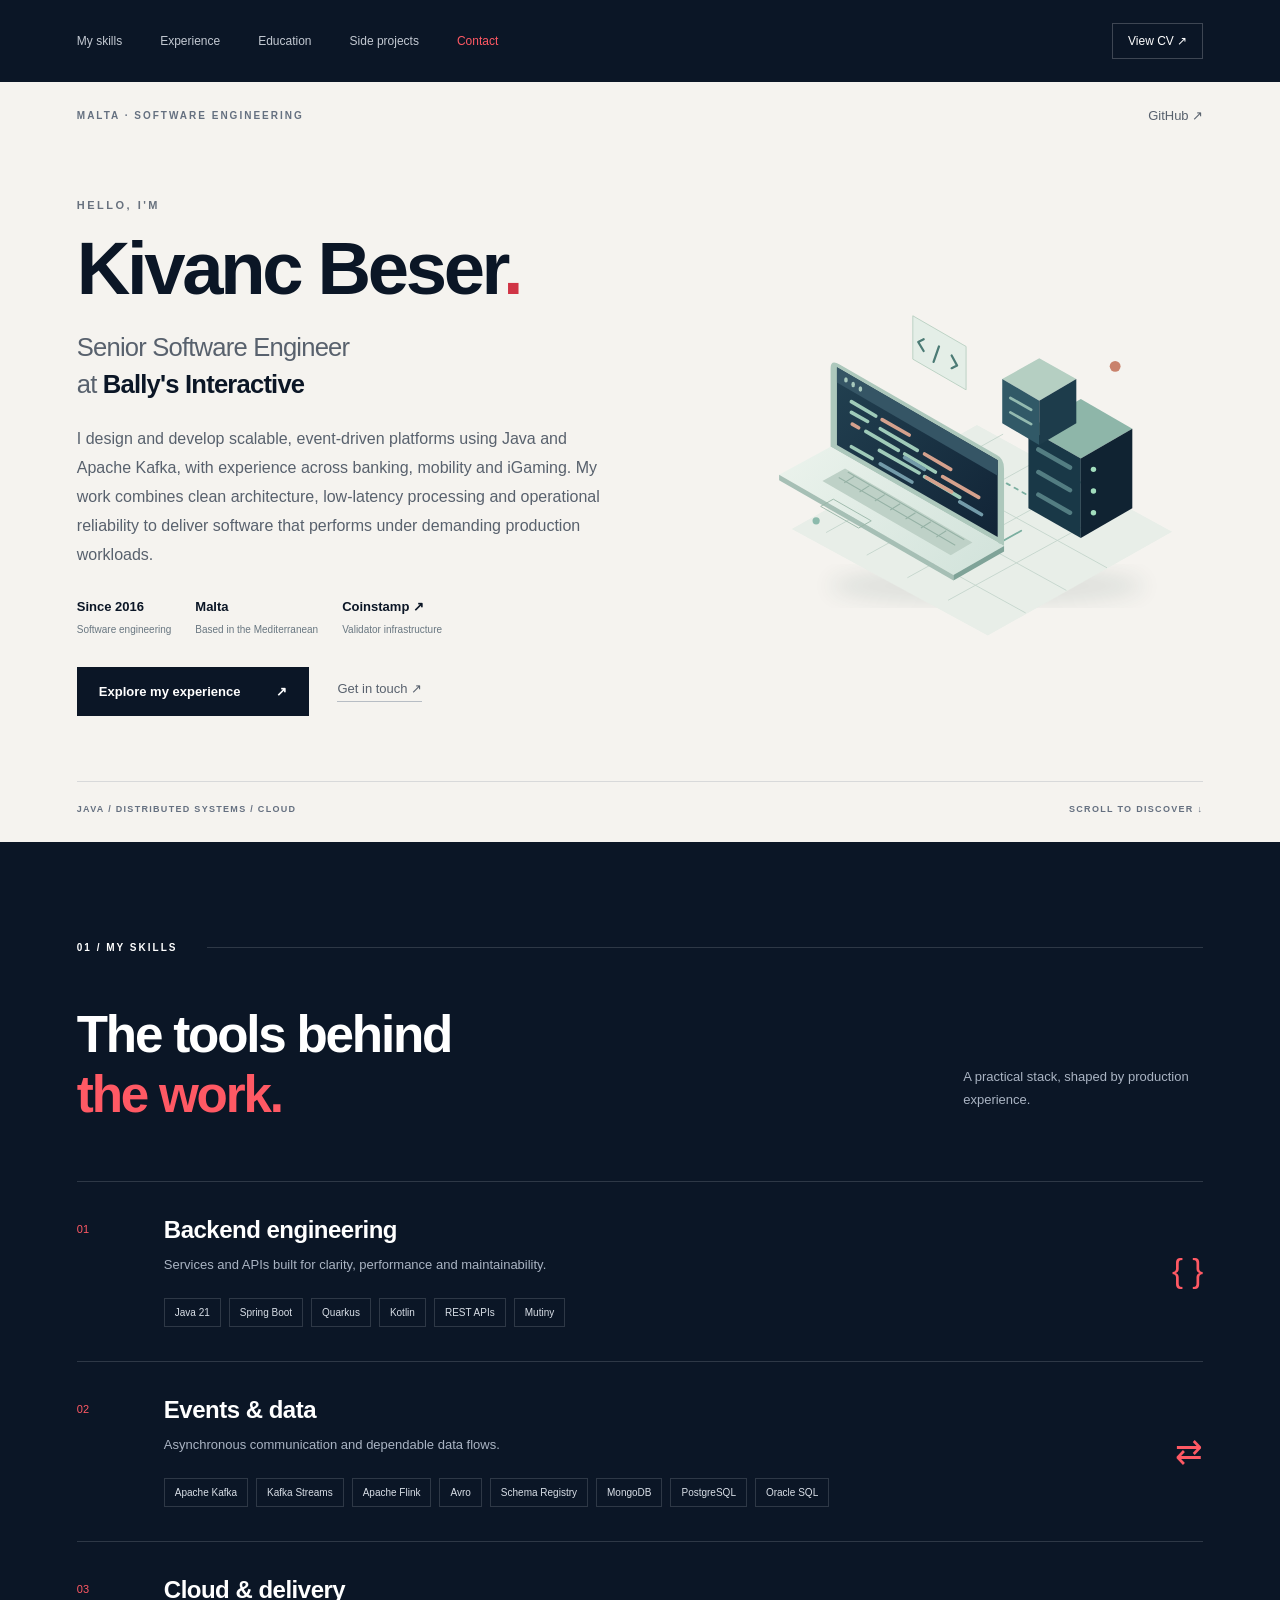
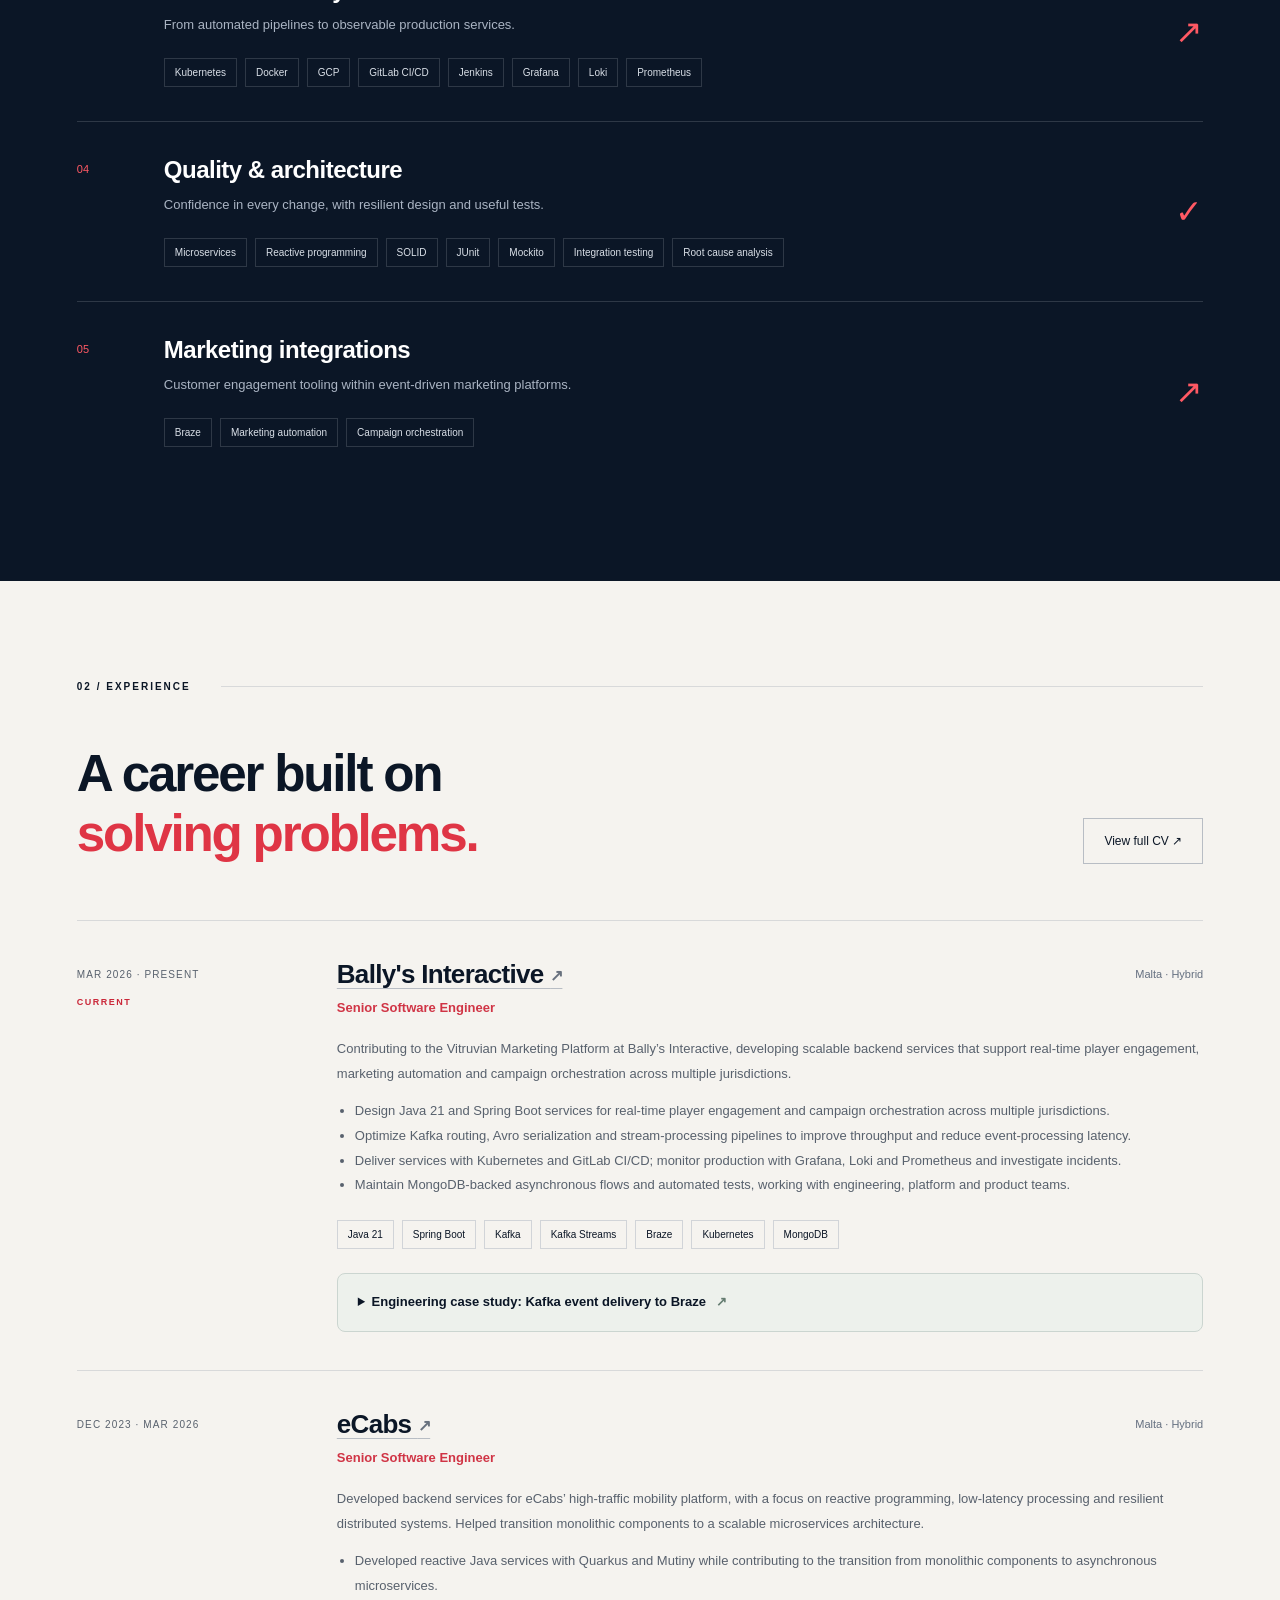
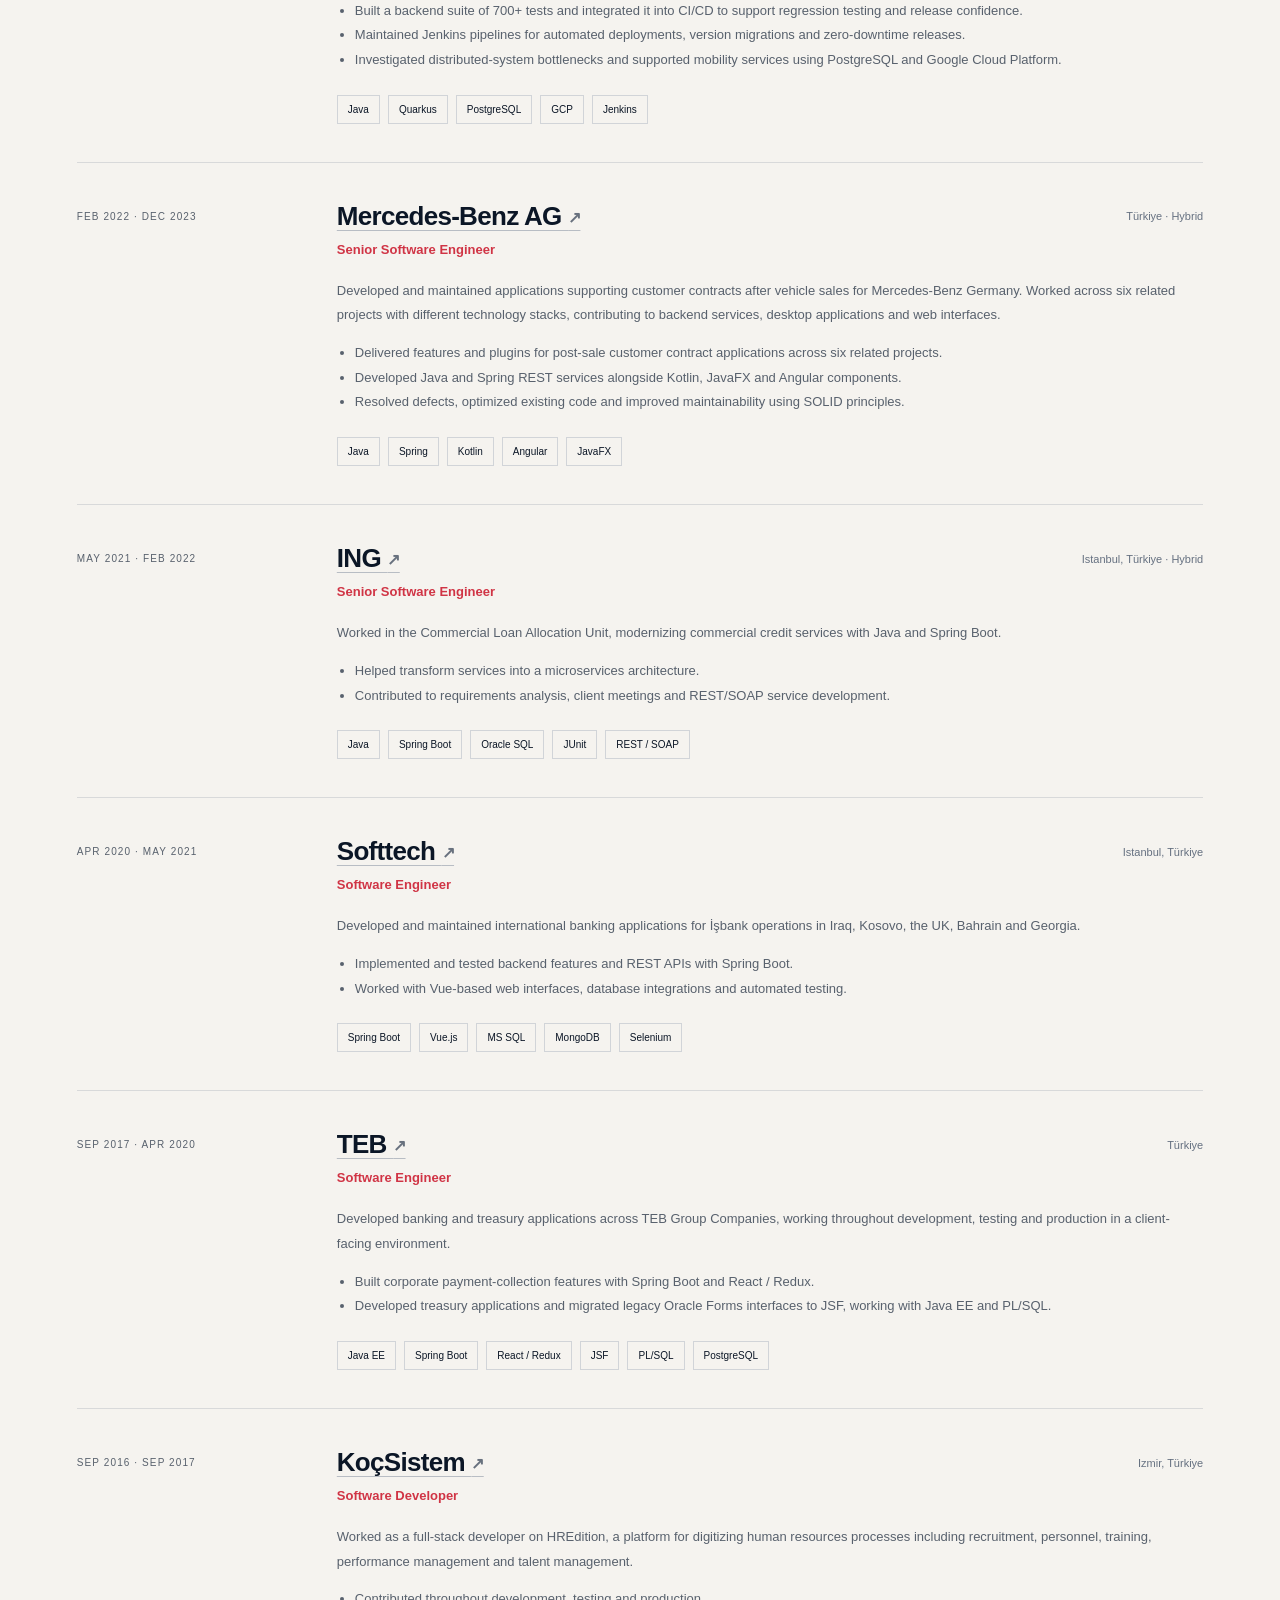
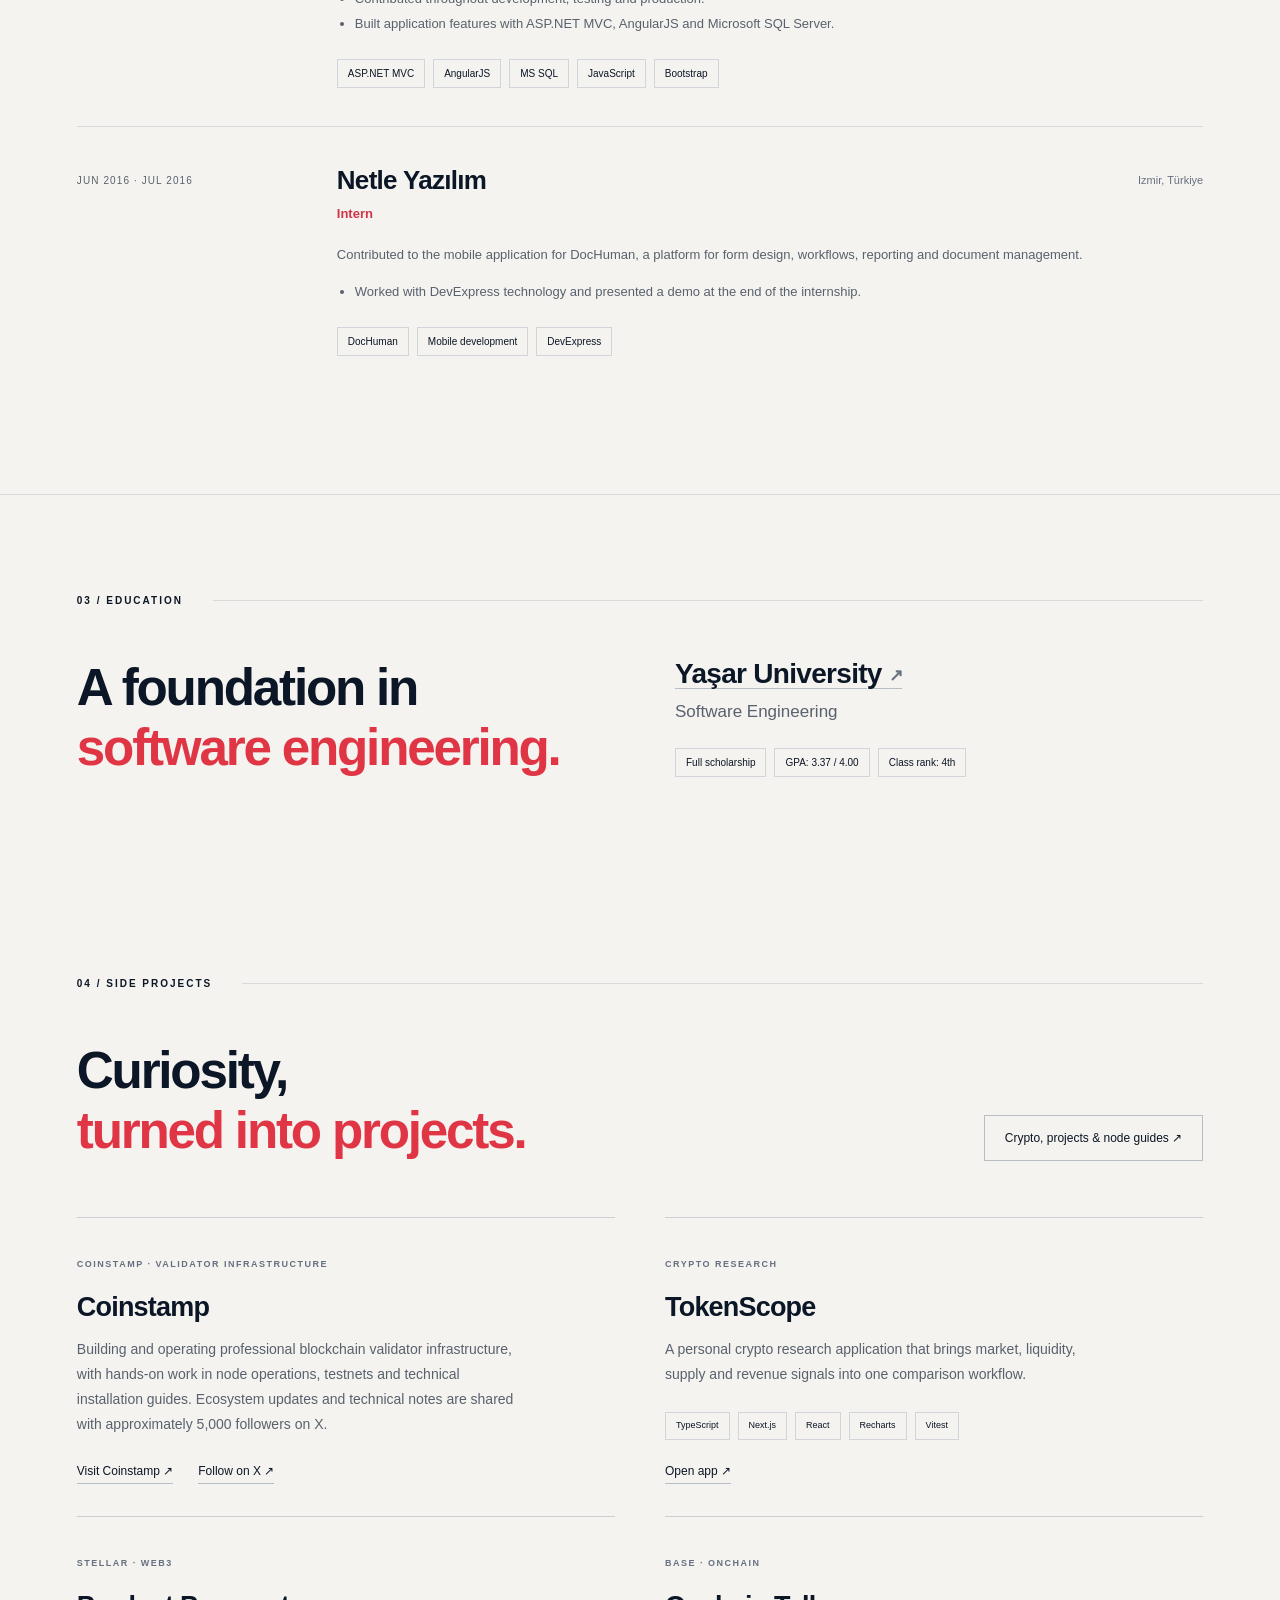
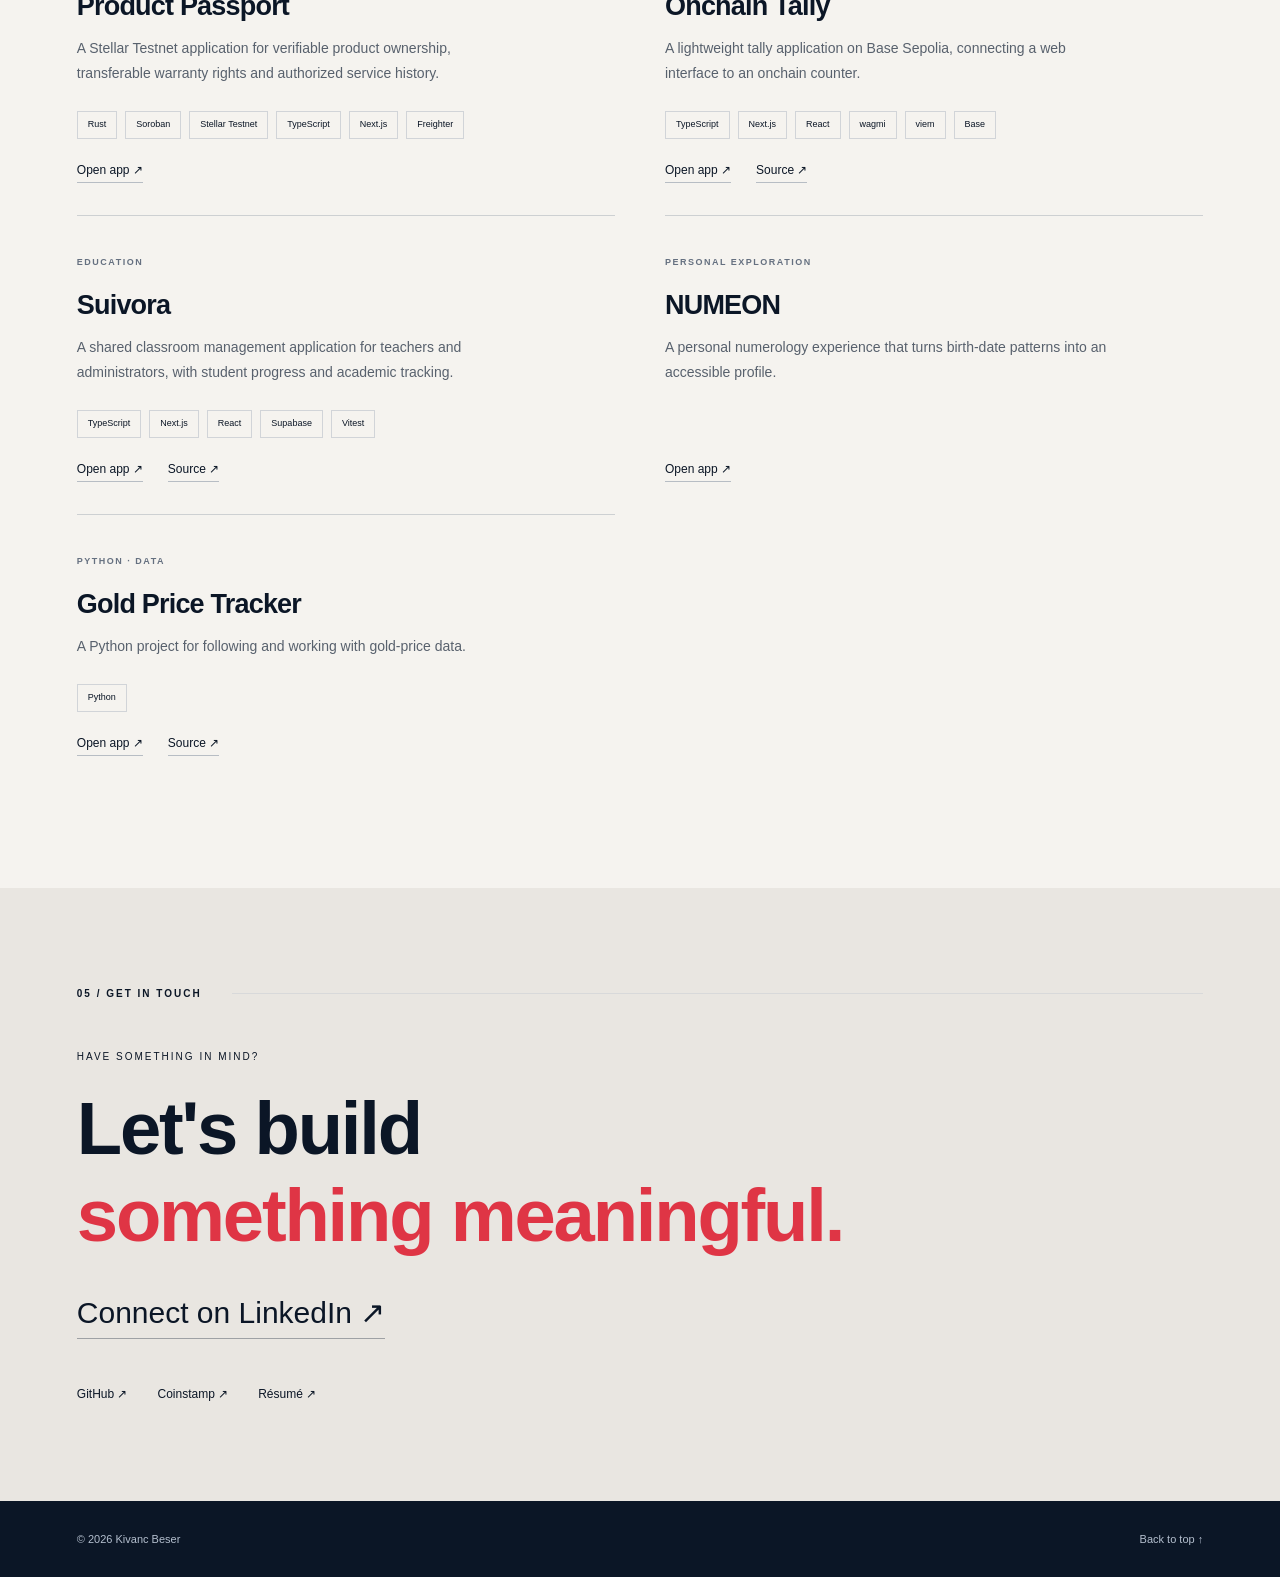
==== commit 8c771b3a: "Focus portfolio on engineering impact and verified project details" ====
--- a/index.html
+++ b/index.html
@@ -18,24 +18,24 @@
 </header>
 <main>
 
-<section id="skills" class="section skills"><div class="section-label"><span>02 / MY SKILLS</span><span class="line"></span></div><div class="section-heading"><h2>The tools behind<br><em>the work.</em></h2><p>A practical stack, shaped by production experience.</p></div><div class="skill-list">
+<section id="skills" class="section skills"><div class="section-label"><span>01 / MY SKILLS</span><span class="line"></span></div><div class="section-heading"><h2>The tools behind<br><em>the work.</em></h2><p>A practical stack, shaped by production experience.</p></div><div class="skill-list">
 <article><span class="skill-number">01</span><div><h3>Backend engineering</h3><p>Services and APIs built for clarity, performance and maintainability.</p><div class="tags"><span>Java 21</span><span>Spring Boot</span><span>Quarkus</span><span>Kotlin</span><span>REST APIs</span><span>Mutiny</span></div></div><span class="skill-symbol" aria-hidden="true">{ }</span></article>
-<article><span class="skill-number">02</span><div><h3>Events & data</h3><p>Asynchronous communication and dependable data flows.</p><div class="tags"><span>Apache Kafka</span><span>Kafka Streams</span><span>Apache Flink</span><span>Avro</span><span>Schema Registry</span><span>Braze</span><span>MongoDB</span><span>PostgreSQL</span><span>Oracle SQL</span></div></div><span class="skill-symbol" aria-hidden="true">⇄</span></article>
+<article><span class="skill-number">02</span><div><h3>Events & data</h3><p>Asynchronous communication and dependable data flows.</p><div class="tags"><span>Apache Kafka</span><span>Kafka Streams</span><span>Apache Flink</span><span>Avro</span><span>Schema Registry</span><span>MongoDB</span><span>PostgreSQL</span><span>Oracle SQL</span></div></div><span class="skill-symbol" aria-hidden="true">⇄</span></article>
 <article><span class="skill-number">03</span><div><h3>Cloud & delivery</h3><p>From automated pipelines to observable production services.</p><div class="tags"><span>Kubernetes</span><span>Docker</span><span>GCP</span><span>GitLab CI/CD</span><span>Jenkins</span><span>Grafana</span><span>Loki</span><span>Prometheus</span></div></div><span class="skill-symbol" aria-hidden="true">↗</span></article>
-<article><span class="skill-number">04</span><div><h3>Quality & architecture</h3><p>Confidence in every change, with resilient design and useful tests.</p><div class="tags"><span>Microservices</span><span>Reactive programming</span><span>SOLID</span><span>JUnit</span><span>Mockito</span><span>Integration testing</span><span>Root cause analysis</span></div></div><span class="skill-symbol" aria-hidden="true">✓</span></article></div></section>
-<section id="experience" class="section experience"><div class="section-label"><span>03 / EXPERIENCE</span><span class="line"></span></div><div class="section-heading"><h2>A career built on<br><em>solving problems.</em></h2><a class="outline-button" href="cv.html" target="_blank" rel="noopener">View full CV ↗</a></div><div class="timeline">
-<article class="job"><div class="job-date">MAR 2026 · PRESENT<span class="current">CURRENT</span></div><div class="job-body"><div class="job-header"><h3><a class="company-link" href="https://www.ballys.com/Our-Brands/ballys-interactive-international/default.aspx" target="_blank" rel="noopener noreferrer" aria-label="Bally&#x27;s Interactive official website (opens in a new tab)">Bally's Interactive <span aria-hidden="true">↗</span></a></h3><span>Malta · Hybrid</span></div><h4>Senior Software Engineer</h4><p>Contributing to the Vitruvian Marketing Platform at Bally’s Interactive, developing scalable backend services that support real-time player engagement, marketing automation and campaign orchestration across multiple jurisdictions.</p><ul><li>Design and maintain Java 21 and Spring Boot microservices, REST APIs and extensible service architectures within a distributed platform.</li><li>Build event-driven pipelines with Apache Kafka, Kafka Streams, Avro and Schema Registry, focusing on reliable, fault-tolerant processing of high-volume event flows.</li><li>Optimize Kafka event routing, serialization and deserialization, and stream-processing pipelines to increase throughput and reduce end-to-end latency. In a high-volume iGaming environment, these improvements help keep player engagement and campaign triggers timely and reliable during traffic peaks.</li><li>Work with MongoDB and asynchronous data synchronization to support data consistency and platform reliability.</li><li>Deliver cloud-native services using Kubernetes, Docker and GitLab CI/CD, validating deployments across multiple environments.</li><li>Monitor production with Grafana, Loki and Prometheus, create alerts, investigate incidents and perform root cause analysis.</li><li>Write unit and integration tests, participate in code reviews and collaborate with engineering, DevOps, product and platform teams.</li></ul><div class="tags"><span>Java 21</span><span>Spring Boot</span><span>Kafka</span><span>Kafka Streams</span><span>Braze</span><span>Kubernetes</span><span>MongoDB</span></div></div></article>
-<article class="job"><div class="job-date">DEC 2023 · MAR 2026</div><div class="job-body"><div class="job-header"><h3><a class="company-link" href="https://ecabstech.com/" target="_blank" rel="noopener noreferrer" aria-label="eCabs official website (opens in a new tab)">eCabs <span aria-hidden="true">↗</span></a></h3><span>Malta · Hybrid</span></div><h4>Senior Software Engineer</h4><p>Developed backend services for eCabs’ high-traffic mobility platform, with a focus on reactive programming, low-latency processing and resilient distributed systems. Helped transition monolithic components to a scalable microservices architecture.</p><ul><li>Designed and implemented reactive Java microservices using Quarkus and Mutiny to improve responsiveness and support efficient resource utilization.</li><li>Contributed to architecture decisions around service boundaries and asynchronous communication during the transition from monolithic systems.</li><li>Developed and maintained Jenkins pipelines for automated delivery, version migrations and zero-downtime releases.</li><li>Built a backend test suite of 700+ tests and integrated it into CI/CD, helping bridge development and QA and reduce regression risk.</li><li>Investigated performance bottlenecks and complex distributed-system issues with cross-functional teams, improving system resilience and reliability.</li><li>Worked with PostgreSQL and Google Cloud Platform to deliver and support enterprise-grade mobility services.</li></ul><div class="tags"><span>Java</span><span>Quarkus</span><span>PostgreSQL</span><span>GCP</span><span>Jenkins</span></div></div></article>
-<article class="job"><div class="job-date">FEB 2022 · DEC 2023</div><div class="job-body"><div class="job-header"><h3><a class="company-link" href="https://www.mercedes-benz.com/en/" target="_blank" rel="noopener noreferrer" aria-label="Mercedes-Benz AG official website (opens in a new tab)">Mercedes-Benz AG <span aria-hidden="true">↗</span></a></h3><span>Türkiye · Hybrid</span></div><h4>Senior Software Engineer</h4><p>Developed and maintained applications supporting customer contracts after vehicle sales for Mercedes-Benz Germany. Worked across six related projects with different technology stacks, contributing to backend services, desktop applications and web interfaces.</p><ul><li>Implemented new features and plugins for post-sale contract workflows, extending existing applications to support business requirements.</li><li>Developed backend functionality and RESTful services using Java and Spring, applying SOLID principles to keep code maintainable and extensible.</li><li>Worked across JavaFX, Kotlin and Angular components, adapting to the architecture and conventions of each project.</li><li>Investigated and resolved defects in existing functionality, maintaining applications alongside ongoing feature development.</li><li>Optimized existing code and improved code quality through refactoring and clearer separation of responsibilities.</li></ul><div class="tags"><span>Java</span><span>Spring</span><span>Kotlin</span><span>Angular</span><span>JavaFX</span></div></div></article>
+<article><span class="skill-number">04</span><div><h3>Quality & architecture</h3><p>Confidence in every change, with resilient design and useful tests.</p><div class="tags"><span>Microservices</span><span>Reactive programming</span><span>SOLID</span><span>JUnit</span><span>Mockito</span><span>Integration testing</span><span>Root cause analysis</span></div></div><span class="skill-symbol" aria-hidden="true">✓</span></article><article><span class="skill-number">05</span><div><h3>Marketing integrations</h3><p>Customer engagement tooling within event-driven marketing platforms.</p><div class="tags"><span>Braze</span><span>Marketing automation</span><span>Campaign orchestration</span></div></div><span class="skill-symbol" aria-hidden="true">↗</span></article></div></section>
+<section id="experience" class="section experience"><div class="section-label"><span>02 / EXPERIENCE</span><span class="line"></span></div><div class="section-heading"><h2>A career built on<br><em>solving problems.</em></h2><a class="outline-button" href="cv.html" target="_blank" rel="noopener">View full CV ↗</a></div><div class="timeline">
+<article class="job"><div class="job-date">MAR 2026 · PRESENT<span class="current">CURRENT</span></div><div class="job-body"><div class="job-header"><h3><a class="company-link" href="https://www.ballys.com/Our-Brands/ballys-interactive-international/default.aspx" target="_blank" rel="noopener noreferrer" aria-label="Bally&#x27;s Interactive official website (opens in a new tab)">Bally's Interactive <span aria-hidden="true">↗</span></a></h3><span>Malta · Hybrid</span></div><h4>Senior Software Engineer</h4><p>Contributing to the Vitruvian Marketing Platform at Bally’s Interactive, developing scalable backend services that support real-time player engagement, marketing automation and campaign orchestration across multiple jurisdictions.</p><ul><li>Design Java 21 and Spring Boot services for real-time player engagement and campaign orchestration across multiple jurisdictions.</li><li>Optimize Kafka routing, Avro serialization and stream-processing pipelines to improve throughput and reduce event-processing latency.</li><li>Deliver services with Kubernetes and GitLab CI/CD; monitor production with Grafana, Loki and Prometheus and investigate incidents.</li><li>Maintain MongoDB-backed asynchronous flows and automated tests, working with engineering, platform and product teams.</li></ul><div class="tags"><span>Java 21</span><span>Spring Boot</span><span>Kafka</span><span>Kafka Streams</span><span>Braze</span><span>Kubernetes</span><span>MongoDB</span></div><details class="engineering-case"><summary>Engineering case study: Kafka event delivery to Braze <span aria-hidden="true">↗</span></summary><div class="case-content"><p class="case-context">Bally’s Interactive · Marketing platform</p><div class="case-grid"><div><h5>Problem</h5><p>Events passing through Kafka topics were reaching Braze late, delaying the marketing platform’s event delivery.</p></div><div><h5>My contribution</h5><p>Contributed to a performance fix in the YAML configuration for the event-processing flow, addressing the delivery delay.</p></div><div><h5>Outcome</h5><p>The configuration change resolved the delayed delivery to Braze, supporting more timely event-driven marketing.</p></div></div><div class="tags"><span>Apache Kafka</span><span>YAML configuration</span><span>Braze</span><span>Event delivery</span></div></div></details></div></article>
+<article class="job"><div class="job-date">DEC 2023 · MAR 2026</div><div class="job-body"><div class="job-header"><h3><a class="company-link" href="https://ecabstech.com/" target="_blank" rel="noopener noreferrer" aria-label="eCabs official website (opens in a new tab)">eCabs <span aria-hidden="true">↗</span></a></h3><span>Malta · Hybrid</span></div><h4>Senior Software Engineer</h4><p>Developed backend services for eCabs’ high-traffic mobility platform, with a focus on reactive programming, low-latency processing and resilient distributed systems. Helped transition monolithic components to a scalable microservices architecture.</p><ul><li>Developed reactive Java services with Quarkus and Mutiny while contributing to the transition from monolithic components to asynchronous microservices.</li><li>Built a backend suite of 700+ tests and integrated it into CI/CD to support regression testing and release confidence.</li><li>Maintained Jenkins pipelines for automated deployments, version migrations and zero-downtime releases.</li><li>Investigated distributed-system bottlenecks and supported mobility services using PostgreSQL and Google Cloud Platform.</li></ul><div class="tags"><span>Java</span><span>Quarkus</span><span>PostgreSQL</span><span>GCP</span><span>Jenkins</span></div></div></article>
+<article class="job"><div class="job-date">FEB 2022 · DEC 2023</div><div class="job-body"><div class="job-header"><h3><a class="company-link" href="https://www.mercedes-benz.com/en/" target="_blank" rel="noopener noreferrer" aria-label="Mercedes-Benz AG official website (opens in a new tab)">Mercedes-Benz AG <span aria-hidden="true">↗</span></a></h3><span>Türkiye · Hybrid</span></div><h4>Senior Software Engineer</h4><p>Developed and maintained applications supporting customer contracts after vehicle sales for Mercedes-Benz Germany. Worked across six related projects with different technology stacks, contributing to backend services, desktop applications and web interfaces.</p><ul><li>Delivered features and plugins for post-sale customer contract applications across six related projects.</li><li>Developed Java and Spring REST services alongside Kotlin, JavaFX and Angular components.</li><li>Resolved defects, optimized existing code and improved maintainability using SOLID principles.</li></ul><div class="tags"><span>Java</span><span>Spring</span><span>Kotlin</span><span>Angular</span><span>JavaFX</span></div></div></article>
 <article class="job"><div class="job-date">MAY 2021 · FEB 2022</div><div class="job-body"><div class="job-header"><h3><a class="company-link" href="https://ing.com/?Language=EN" target="_blank" rel="noopener noreferrer" aria-label="ING official website (opens in a new tab)">ING <span aria-hidden="true">↗</span></a></h3><span>Istanbul, Türkiye · Hybrid</span></div><h4>Senior Software Engineer</h4><p>Worked in the Commercial Loan Allocation Unit, modernizing commercial credit services with Java and Spring Boot.</p><ul><li>Helped transform services into a microservices architecture.</li><li>Contributed to requirements analysis, client meetings and REST/SOAP service development.</li></ul><div class="tags"><span>Java</span><span>Spring Boot</span><span>Oracle SQL</span><span>JUnit</span><span>REST / SOAP</span></div></div></article>
 <article class="job"><div class="job-date">APR 2020 · MAY 2021</div><div class="job-body"><div class="job-header"><h3><a class="company-link" href="https://softtech.com.tr/en/" target="_blank" rel="noopener noreferrer" aria-label="Softtech official website (opens in a new tab)">Softtech <span aria-hidden="true">↗</span></a></h3><span>Istanbul, Türkiye</span></div><h4>Software Engineer</h4><p>Developed and maintained international banking applications for İşbank operations in Iraq, Kosovo, the UK, Bahrain and Georgia.</p><ul><li>Implemented and tested backend features and REST APIs with Spring Boot.</li><li>Worked with Vue-based web interfaces, database integrations and automated testing.</li></ul><div class="tags"><span>Spring Boot</span><span>Vue.js</span><span>MS SQL</span><span>MongoDB</span><span>Selenium</span></div></div></article>
-<article class="job"><div class="job-date">SEP 2017 · APR 2020</div><div class="job-body"><div class="job-header"><h3><a class="company-link" href="https://www.teb.com.tr/en/" target="_blank" rel="noopener noreferrer" aria-label="TEB official website (opens in a new tab)">TEB <span aria-hidden="true">↗</span></a></h3><span>Türkiye</span></div><h4>Software Engineer</h4><p>Developed banking and treasury applications across TEB Group Companies, working throughout development, testing and production in a client-facing environment.</p><ul><li>Built the Mobile Collection Platform as a full-stack developer using Spring Boot and React / Redux, enabling corporate customers to collect payments through the bank’s infrastructure.</li><li>Developed treasury applications with JSF, RichFaces, Java EE and PL/SQL in a three-tier architecture.</li><li>Modernized 40% of legacy infrastructure, migrating Oracle Forms and PL/SQL-based interfaces to JSF.</li></ul><div class="tags"><span>Java EE</span><span>Spring Boot</span><span>React / Redux</span><span>JSF</span><span>PL/SQL</span><span>PostgreSQL</span></div></div></article>
+<article class="job"><div class="job-date">SEP 2017 · APR 2020</div><div class="job-body"><div class="job-header"><h3><a class="company-link" href="https://www.teb.com.tr/en/" target="_blank" rel="noopener noreferrer" aria-label="TEB official website (opens in a new tab)">TEB <span aria-hidden="true">↗</span></a></h3><span>Türkiye</span></div><h4>Software Engineer</h4><p>Developed banking and treasury applications across TEB Group Companies, working throughout development, testing and production in a client-facing environment.</p><ul><li>Built corporate payment-collection features with Spring Boot and React / Redux.</li><li>Developed treasury applications and migrated legacy Oracle Forms interfaces to JSF, working with Java EE and PL/SQL.</li></ul><div class="tags"><span>Java EE</span><span>Spring Boot</span><span>React / Redux</span><span>JSF</span><span>PL/SQL</span><span>PostgreSQL</span></div></div></article>
 <article class="job"><div class="job-date">SEP 2016 · SEP 2017</div><div class="job-body"><div class="job-header"><h3><a class="company-link" href="https://www.kocsistem.com.tr/en" target="_blank" rel="noopener noreferrer" aria-label="KoçSistem official website (opens in a new tab)">KoçSistem <span aria-hidden="true">↗</span></a></h3><span>Izmir, Türkiye</span></div><h4>Software Developer</h4><p>Worked as a full-stack developer on HREdition, a platform for digitizing human resources processes including recruitment, personnel, training, performance management and talent management.</p><ul><li>Contributed throughout development, testing and production.</li><li>Built application features with ASP.NET MVC, AngularJS and Microsoft SQL Server.</li></ul><div class="tags"><span>ASP.NET MVC</span><span>AngularJS</span><span>MS SQL</span><span>JavaScript</span><span>Bootstrap</span></div></div></article>
 <article class="job"><div class="job-date">JUN 2016 · JUL 2016</div><div class="job-body"><div class="job-header"><h3>Netle Yazılım</h3><span>Izmir, Türkiye</span></div><h4>Intern</h4><p>Contributed to the mobile application for DocHuman, a platform for form design, workflows, reporting and document management.</p><ul><li>Worked with DevExpress technology and presented a demo at the end of the internship.</li></ul><div class="tags"><span>DocHuman</span><span>Mobile development</span><span>DevExpress</span></div></div></article>
 </div></section>
-<section id="education" class="section education"><div class="section-label"><span>04 / EDUCATION</span><span class="line"></span></div><div class="about-grid"><h2>A foundation in<br><em>software engineering.</em></h2><div class="education-details"><h3><a class="company-link" href="https://www.yasar.edu.tr/en/" target="_blank" rel="noopener noreferrer">Yaşar University <span aria-hidden="true">↗</span></a></h3><p>Software Engineering</p><div class="tags"><span>Full scholarship</span><span>GPA: 3.37 / 4.00</span><span>Class rank: 4th</span></div></div></div></section>
-<section id="projects" class="section home-projects"><div class="section-label"><span>05 / SIDE PROJECTS</span><span class="line"></span></div><div class="section-heading"><h2>Curiosity,<br><em>turned into projects.</em></h2><a class="outline-button" href="projects.html">Crypto, projects &amp; node guides ↗</a></div><div class="projects-grid"><article class="project-card"><p class="eyebrow">COINSTAMP · VALIDATOR INFRASTRUCTURE</p><h3>Coinstamp</h3><p>Building and operating professional validator infrastructure across blockchain networks. Sharing ecosystem updates and technical work with a community of approximately 5,000 followers on X.</p><div class="project-links"><a href="https://coinstamp.me/" target="_blank" rel="noopener noreferrer">Visit Coinstamp ↗</a><a href="https://x.com/Coinstampp" target="_blank" rel="noopener noreferrer">Follow on X ↗</a></div></article><article class="project-card"><p class="eyebrow">CRYPTO RESEARCH</p><h3>TokenScope</h3><p>Crypto opportunity research using transparent market, liquidity, tokenomics, revenue and risk signals.</p><div class="project-links"><a href="https://tokenscope-one.vercel.app" target="_blank" rel="noopener noreferrer">Open app ↗</a></div></article><article class="project-card"><p class="eyebrow">STELLAR · WEB3</p><h3>Product Passport</h3><p>Verifiable product ownership, transferable warranty rights and authorized service history on Stellar.</p><div class="project-links"><a href="https://stellar-product-passport.vercel.app" target="_blank" rel="noopener noreferrer">Open app ↗</a></div></article><article class="project-card"><p class="eyebrow">BASE · ONCHAIN</p><h3>Onchain Tally</h3><p>A lightweight onchain tally application built on Base.</p><div class="project-links"><a href="https://baseappcounter.vercel.app" target="_blank" rel="noopener noreferrer">Open app ↗</a><a href="https://github.com/kivancbeser/baseappcounter" target="_blank" rel="noopener noreferrer">Source ↗</a></div></article><article class="project-card"><p class="eyebrow">EDUCATION</p><h3>Suivora</h3><p>A shared digital learning workspace for students and educators.</p><div class="project-links"><a href="https://suivora.vercel.app" target="_blank" rel="noopener noreferrer">Open app ↗</a><a href="https://github.com/kivancbeser/Suivora" target="_blank" rel="noopener noreferrer">Source ↗</a></div></article><article class="project-card"><p class="eyebrow">PERSONAL EXPLORATION</p><h3>NUMEON</h3><p>A personal numerology experience that turns birth-date patterns into an accessible profile.</p><div class="project-links"><a href="https://numeon.vercel.app" target="_blank" rel="noopener noreferrer">Open app ↗</a></div></article><article class="project-card"><p class="eyebrow">PYTHON · DATA</p><h3>Gold Price Tracker</h3><p>A Python project for following and working with gold-price data.</p><div class="project-links"><a href="https://kivancbeser.github.io/gold-price-tracker/" target="_blank" rel="noopener noreferrer">Open app ↗</a><a href="https://github.com/kivancbeser/gold-price-tracker" target="_blank" rel="noopener noreferrer">Source ↗</a></div></article></div></section>
-<section id="contact" class="section contact"><div class="section-label"><span>06 / GET IN TOUCH</span><span class="line"></span></div><p>HAVE SOMETHING IN MIND?</p><h2>Let's build<br><em>something meaningful.</em></h2><a class="contact-email" href="https://www.linkedin.com/in/kivancenesbeser/" target="_blank" rel="noopener noreferrer">Connect on LinkedIn ↗</a><div class="contact-links"><a href="https://github.com/kivancbeser" target="_blank" rel="noopener noreferrer">GitHub ↗</a><a href="https://coinstamp.me/" target="_blank" rel="noopener noreferrer">Coinstamp ↗</a><a href="cv.html" target="_blank" rel="noopener">Résumé ↗</a></div></section>
+<section id="education" class="section education"><div class="section-label"><span>03 / EDUCATION</span><span class="line"></span></div><div class="about-grid"><h2>A foundation in<br><em>software engineering.</em></h2><div class="education-details"><h3><a class="company-link" href="https://www.yasar.edu.tr/en/" target="_blank" rel="noopener noreferrer">Yaşar University <span aria-hidden="true">↗</span></a></h3><p>Software Engineering</p><div class="tags"><span>Full scholarship</span><span>GPA: 3.37 / 4.00</span><span>Class rank: 4th</span></div></div></div></section>
+<section id="projects" class="section home-projects"><div class="section-label"><span>04 / SIDE PROJECTS</span><span class="line"></span></div><div class="section-heading"><h2>Curiosity,<br><em>turned into projects.</em></h2><a class="outline-button" href="projects.html">Crypto, projects &amp; node guides ↗</a></div><div class="projects-grid"><article class="project-card"><p class="eyebrow">COINSTAMP · VALIDATOR INFRASTRUCTURE</p><h3>Coinstamp</h3><p>Building and operating professional blockchain validator infrastructure, with hands-on work in node operations, testnets and technical installation guides. Ecosystem updates and technical notes are shared with approximately 5,000 followers on X.</p><div class="project-links"><a href="https://coinstamp.me/" target="_blank" rel="noopener noreferrer">Visit Coinstamp ↗</a><a href="https://x.com/Coinstampp" target="_blank" rel="noopener noreferrer">Follow on X ↗</a></div></article><article class="project-card"><p class="eyebrow">CRYPTO RESEARCH</p><h3>TokenScope</h3><p>A personal crypto research application that brings market, liquidity, supply and revenue signals into one comparison workflow.</p><div class="tags project-stack"><span>TypeScript</span><span>Next.js</span><span>React</span><span>Recharts</span><span>Vitest</span></div><div class="project-links"><a href="https://tokenscope-one.vercel.app" target="_blank" rel="noopener noreferrer">Open app ↗</a></div></article><article class="project-card"><p class="eyebrow">STELLAR · WEB3</p><h3>Product Passport</h3><p>A Stellar Testnet application for verifiable product ownership, transferable warranty rights and authorized service history.</p><div class="tags project-stack"><span>Rust</span><span>Soroban</span><span>Stellar Testnet</span><span>TypeScript</span><span>Next.js</span><span>Freighter</span></div><div class="project-links"><a href="https://stellar-product-passport.vercel.app" target="_blank" rel="noopener noreferrer">Open app ↗</a></div></article><article class="project-card"><p class="eyebrow">BASE · ONCHAIN</p><h3>Onchain Tally</h3><p>A lightweight tally application on Base Sepolia, connecting a web interface to an onchain counter.</p><div class="tags project-stack"><span>TypeScript</span><span>Next.js</span><span>React</span><span>wagmi</span><span>viem</span><span>Base</span></div><div class="project-links"><a href="https://baseappcounter.vercel.app" target="_blank" rel="noopener noreferrer">Open app ↗</a><a href="https://github.com/kivancbeser/baseappcounter" target="_blank" rel="noopener noreferrer">Source ↗</a></div></article><article class="project-card"><p class="eyebrow">EDUCATION</p><h3>Suivora</h3><p>A shared classroom management application for teachers and administrators, with student progress and academic tracking.</p><div class="tags project-stack"><span>TypeScript</span><span>Next.js</span><span>React</span><span>Supabase</span><span>Vitest</span></div><div class="project-links"><a href="https://suivora.vercel.app" target="_blank" rel="noopener noreferrer">Open app ↗</a><a href="https://github.com/kivancbeser/Suivora" target="_blank" rel="noopener noreferrer">Source ↗</a></div></article><article class="project-card"><p class="eyebrow">PERSONAL EXPLORATION</p><h3>NUMEON</h3><p>A personal numerology experience that turns birth-date patterns into an accessible profile.</p><div class="project-links"><a href="https://numeon.vercel.app" target="_blank" rel="noopener noreferrer">Open app ↗</a></div></article><article class="project-card"><p class="eyebrow">PYTHON · DATA</p><h3>Gold Price Tracker</h3><p>A Python project for following and working with gold-price data.</p><div class="tags project-stack"><span>Python</span></div><div class="project-links"><a href="https://kivancbeser.github.io/gold-price-tracker/" target="_blank" rel="noopener noreferrer">Open app ↗</a><a href="https://github.com/kivancbeser/gold-price-tracker" target="_blank" rel="noopener noreferrer">Source ↗</a></div></article></div></section>
+<section id="contact" class="section contact"><div class="section-label"><span>05 / GET IN TOUCH</span><span class="line"></span></div><p>HAVE SOMETHING IN MIND?</p><h2>Let's build<br><em>something meaningful.</em></h2><a class="contact-email" href="https://www.linkedin.com/in/kivancenesbeser/" target="_blank" rel="noopener noreferrer">Connect on LinkedIn ↗</a><div class="contact-links"><a href="https://github.com/kivancbeser" target="_blank" rel="noopener noreferrer">GitHub ↗</a><a href="https://coinstamp.me/" target="_blank" rel="noopener noreferrer">Coinstamp ↗</a><a href="cv.html" target="_blank" rel="noopener">Résumé ↗</a></div></section>
 </main><footer><span>© <span id="year">2026</span> Kivanc Beser</span><a href="#home">Back to top ↑</a></footer>
 <script src="script.js"></script>
 </body></html>
--- a/style.css
+++ b/style.css
@@ -21,3 +21,7 @@
 .abstract-visual{width:100%;max-width:480px;justify-self:center;position:relative}.abstract-visual:before{content:"";position:absolute;inset:15% 8%;background:#e4eae2;border-radius:50%;filter:blur(35px);z-index:-1}.abstract-visual svg{display:block;width:100%;height:auto}.hero-layout{isolation:isolate}@media(max-width:760px){.abstract-visual{max-width:340px}.hero-layout{gap:15px}}
 
 .tech-visual{width:100%;max-width:500px;justify-self:center}.tech-visual svg{display:block;width:100%;height:auto}@media(max-width:760px){.tech-visual{max-width:370px}}
+
+.project-stack{margin:0 0 24px}.project-card .project-stack span{font-size:9px}.cv .cv-summary{line-height:1.7}
+
+.engineering-case{margin-top:24px;border:1px solid #cbd5d0;border-radius:8px;background:#edf1ec}.engineering-case summary{cursor:pointer;font-size:13px;font-weight:600;line-height:1.6;padding:18px 20px}.engineering-case summary span{color:#657c71;margin-left:6px}.case-content{padding:0 20px 22px}.case-content .case-context{font-size:10px;letter-spacing:1px;color:#64796e;margin:0 0 20px}.case-grid{display:grid;grid-template-columns:1fr;gap:18px;margin-bottom:22px}.case-grid h5{font-size:12px;margin:0 0 5px}.case-grid p{margin:0;font-size:13px;line-height:1.8}.project-evidence{margin:0 0 24px}.project-evidence dt{font-size:10px;font-weight:700;letter-spacing:.5px;margin:0 0 6px}.project-evidence dd{margin:0 0 16px;font-size:13px;line-height:1.8;color:#58616d}.cv .job{break-inside:avoid}@media print{.engineering-case{display:none}}
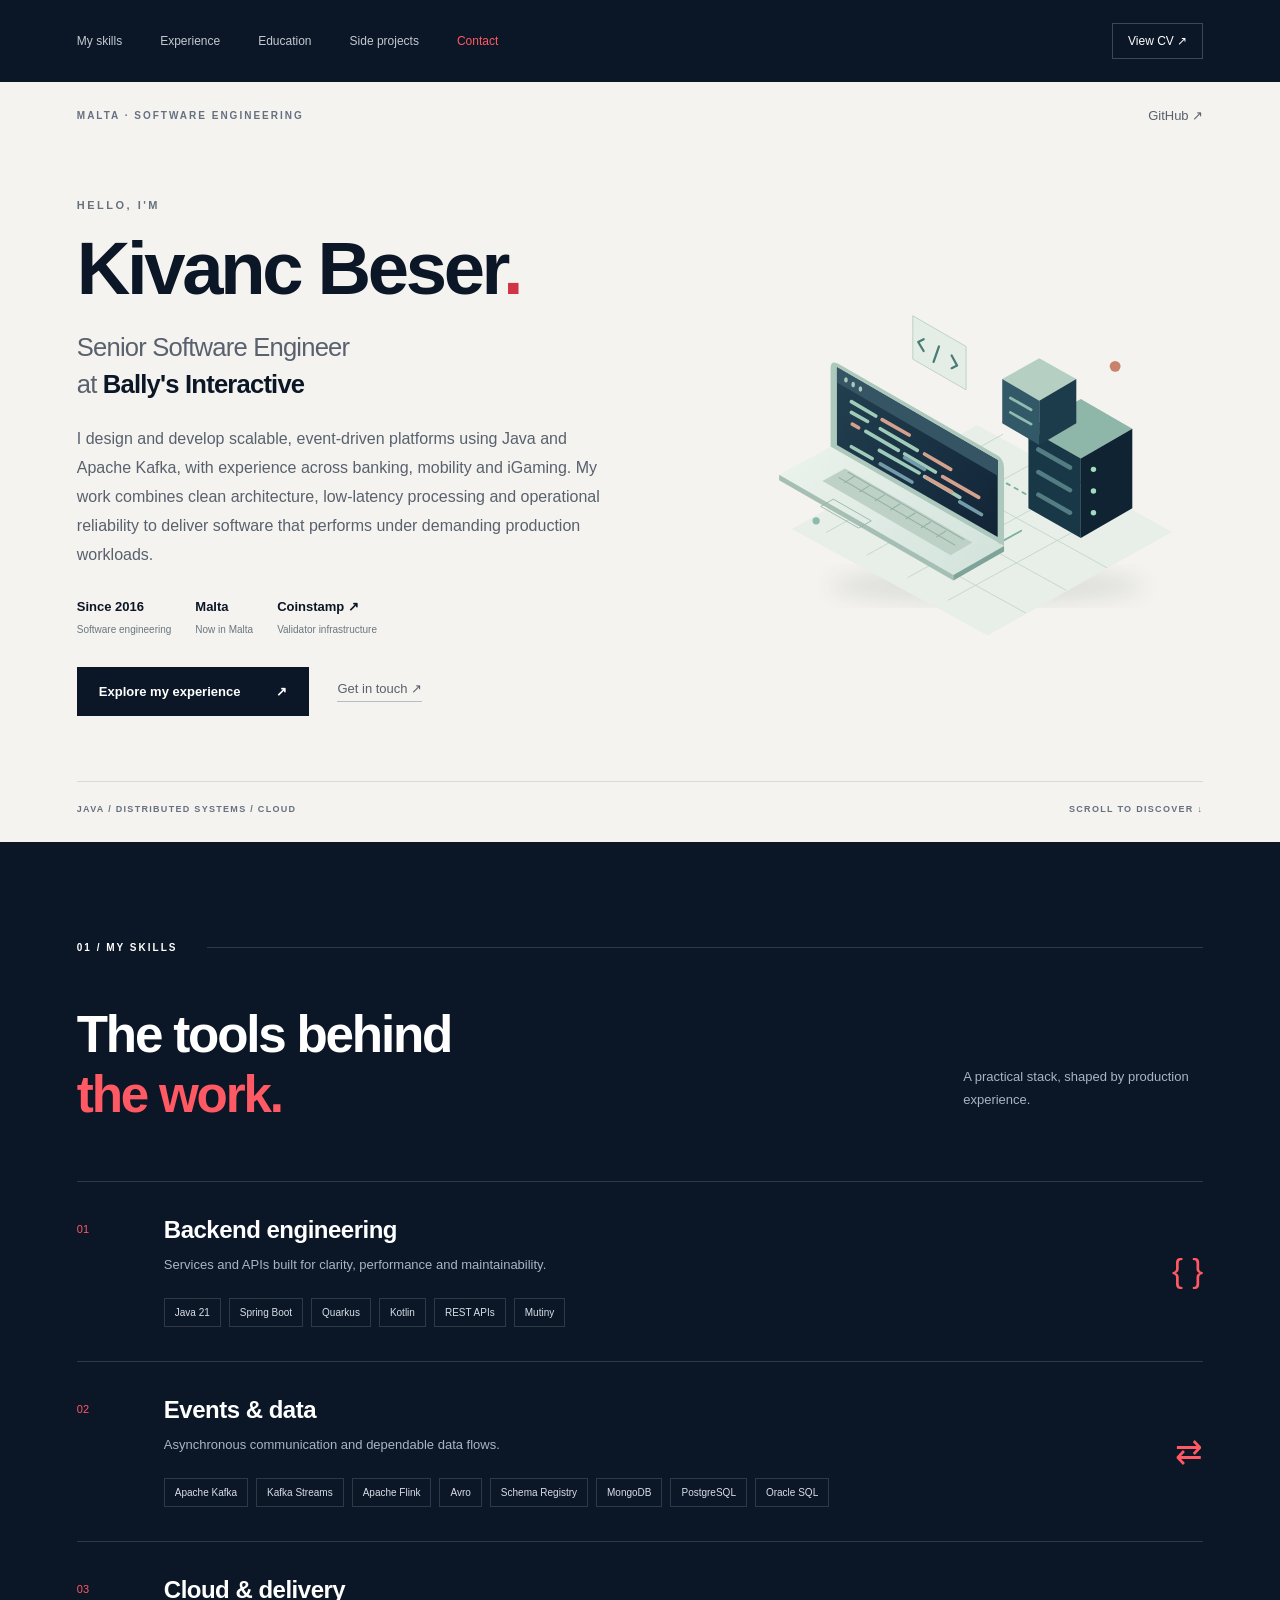
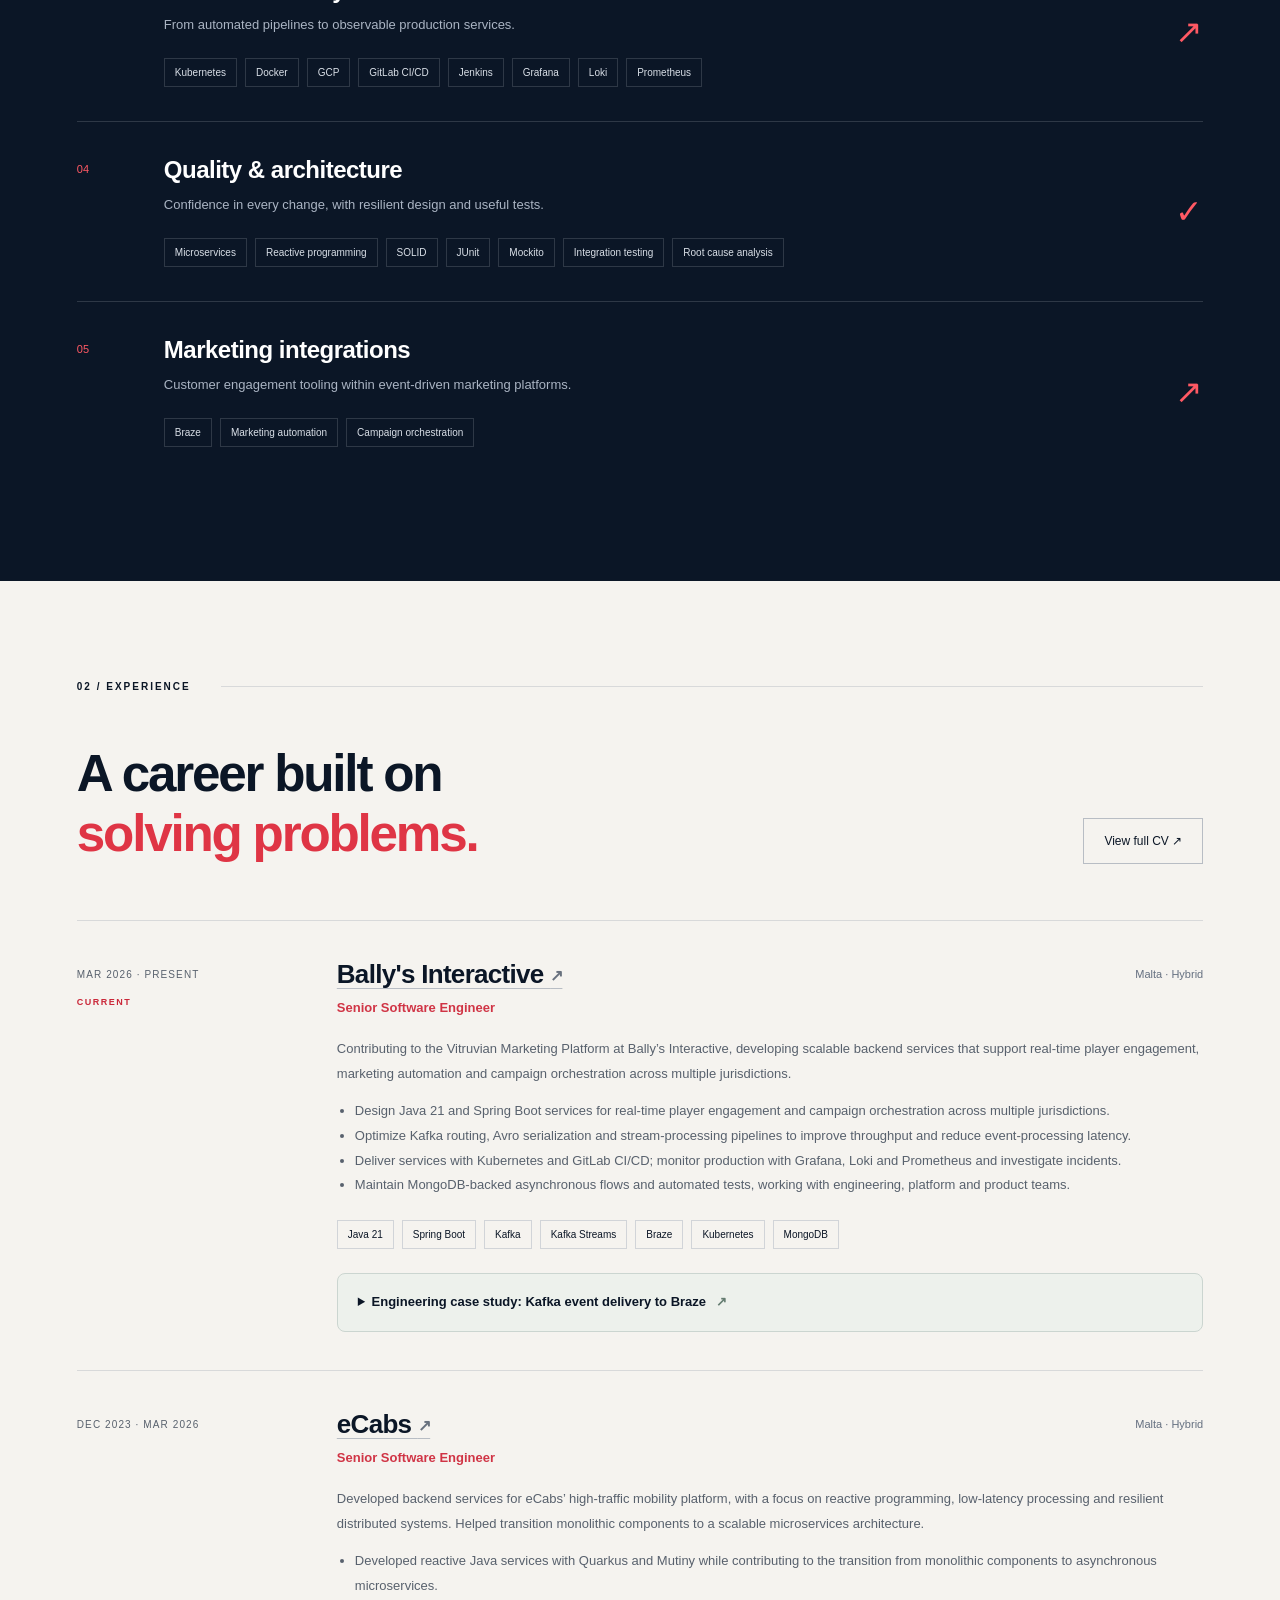
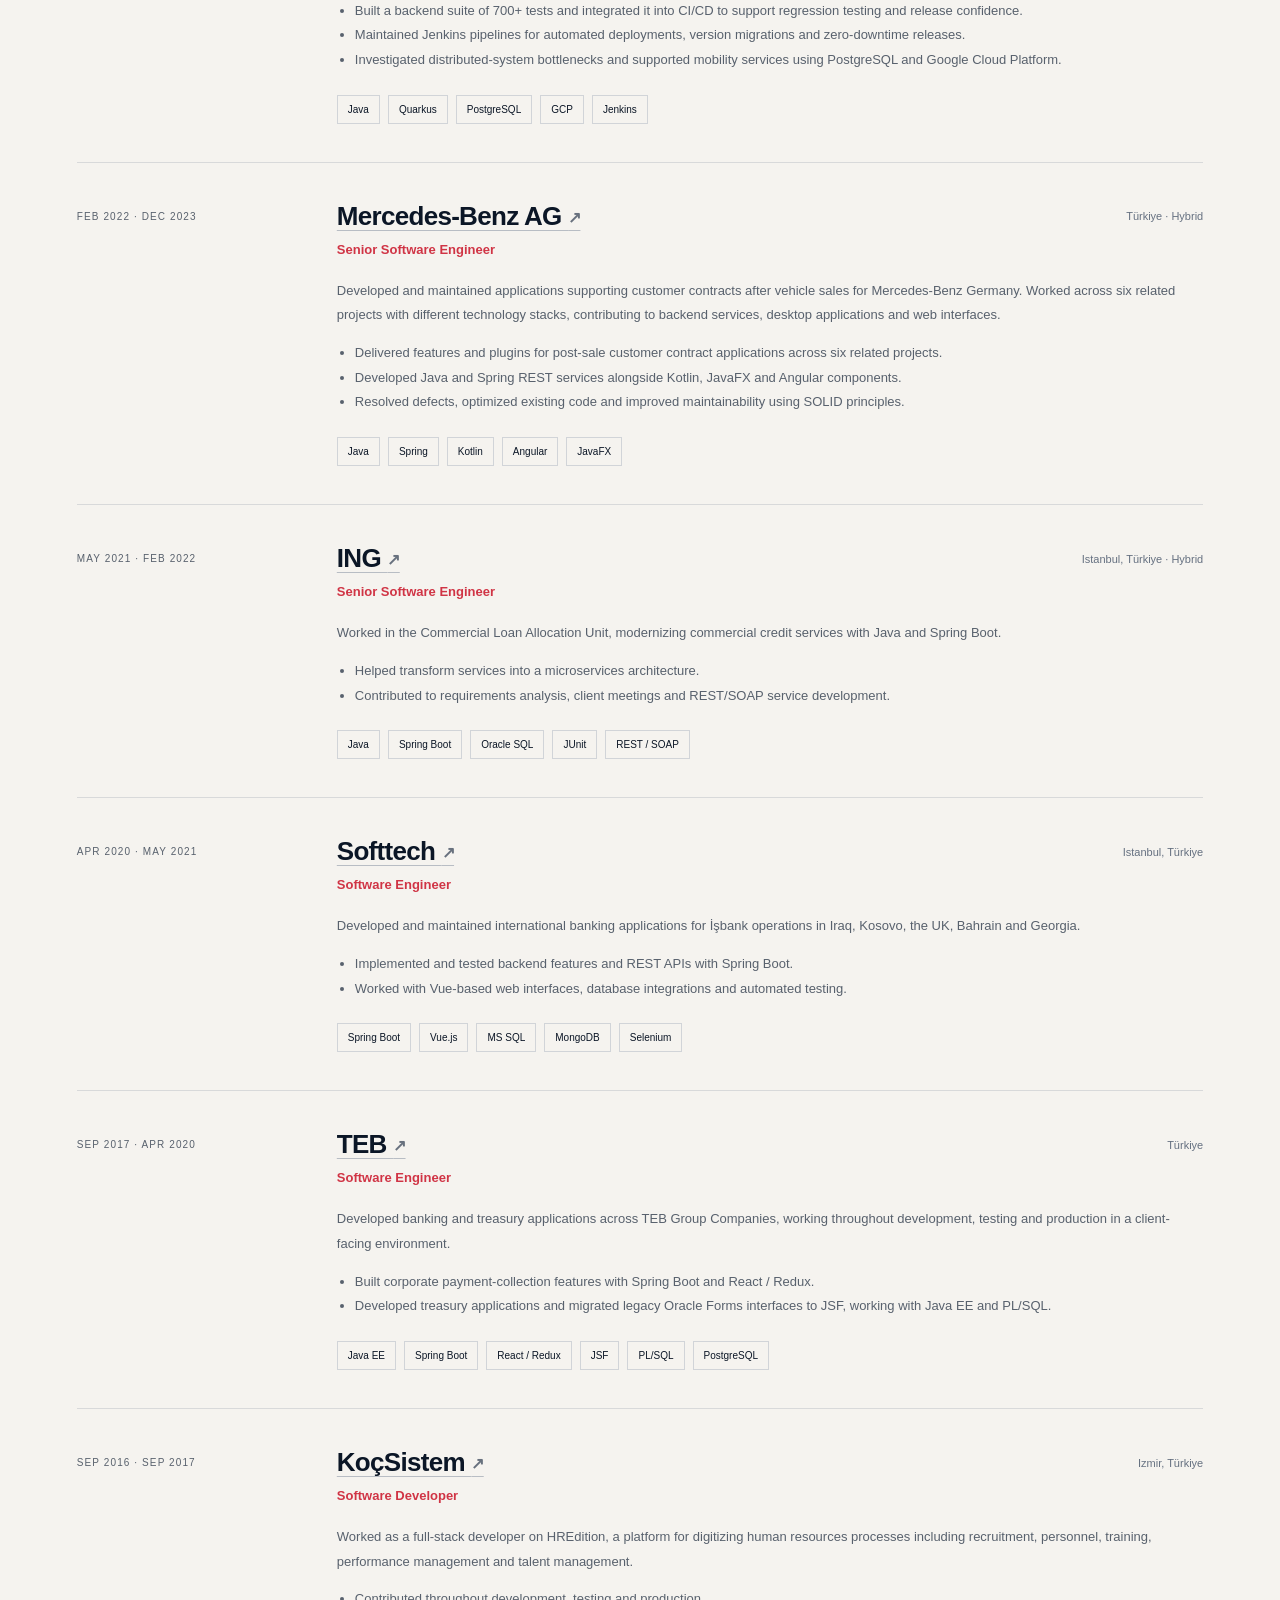
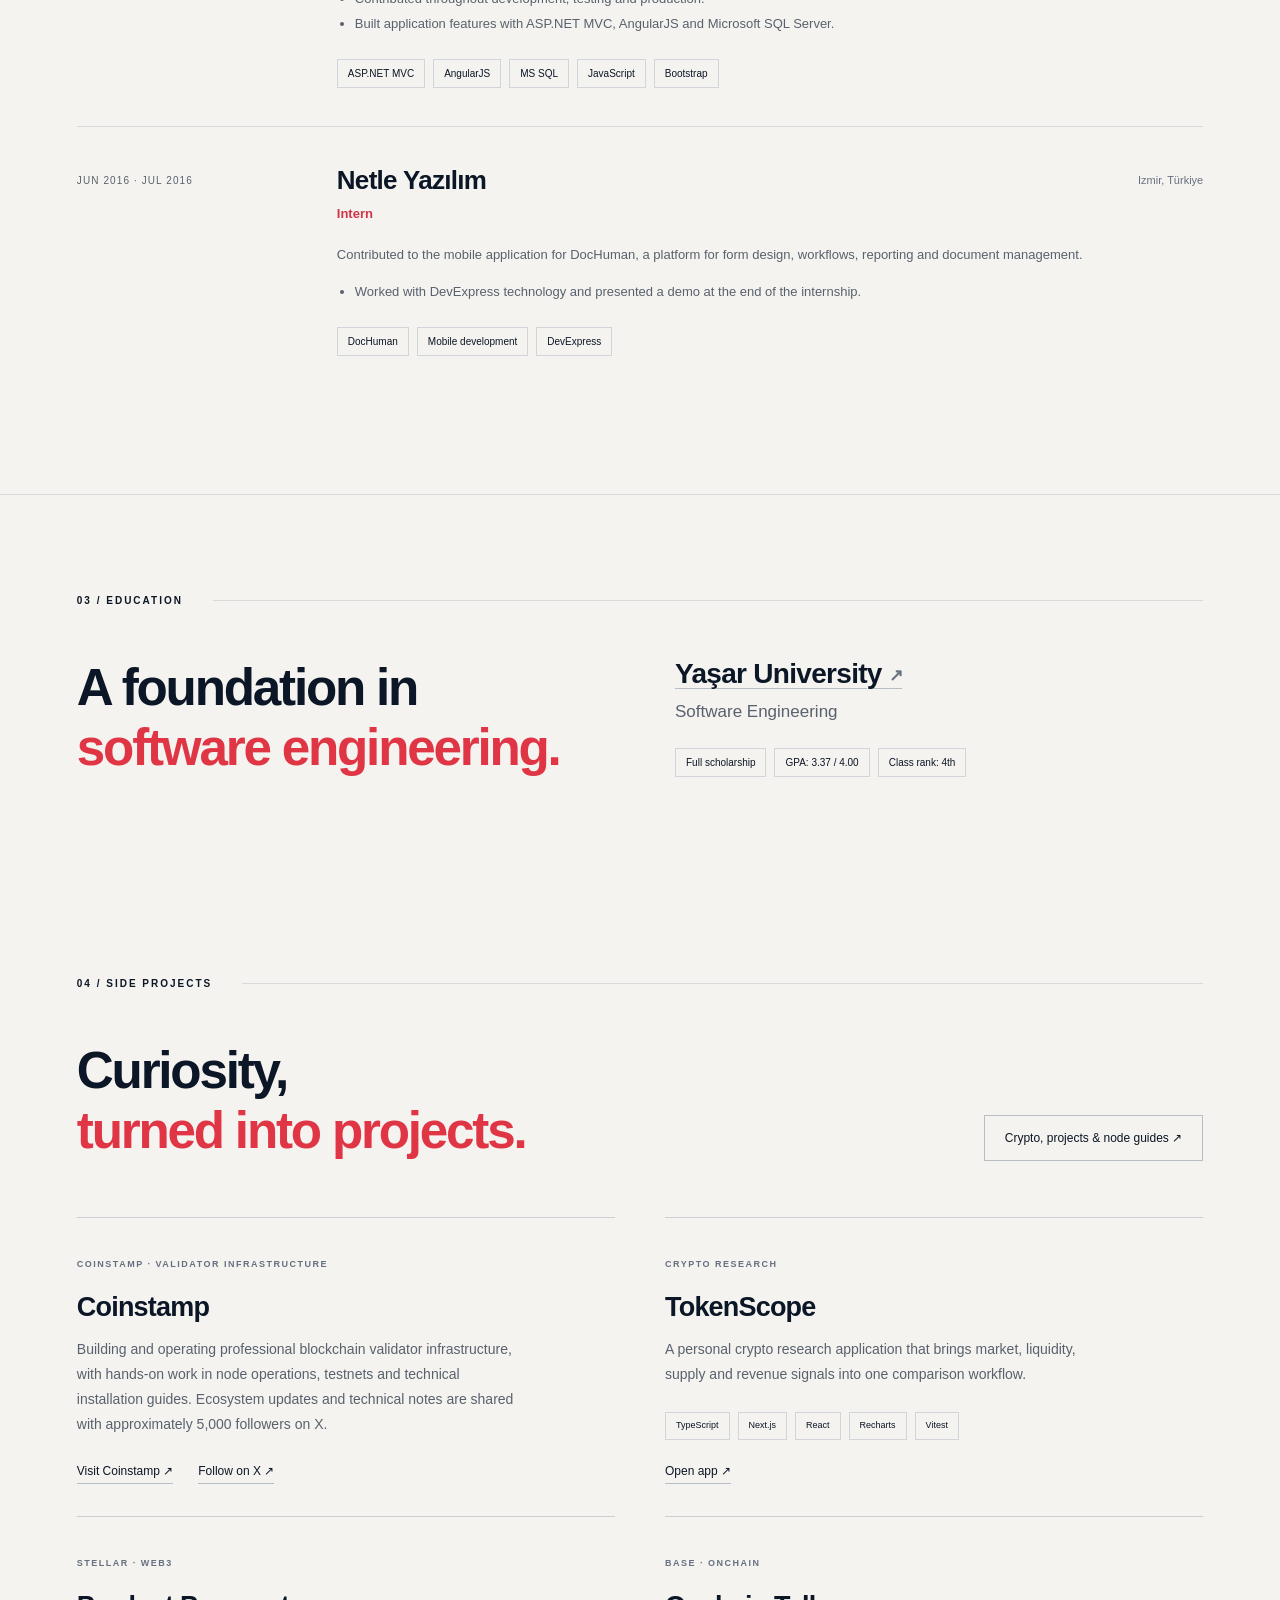
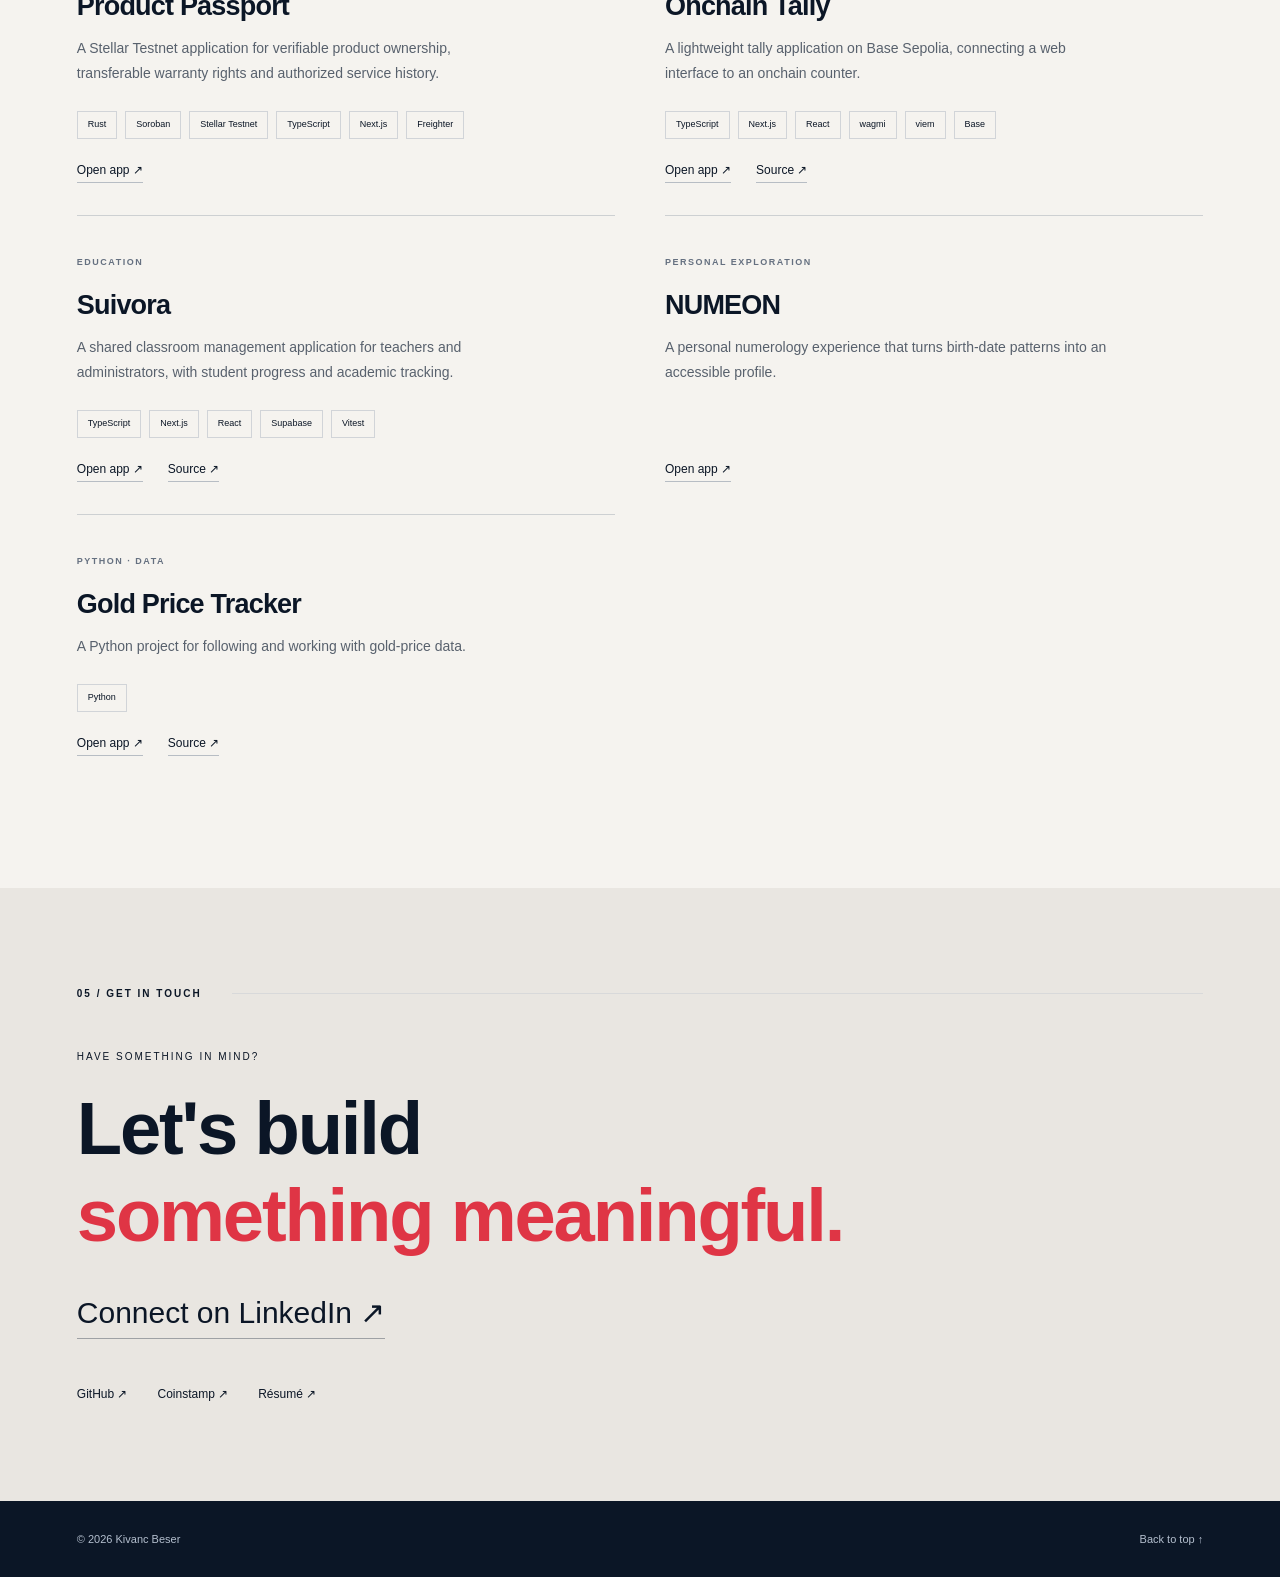
==== commit ac2dbf12: "Update location caption to Now in Malta" ====
--- a/index.html
+++ b/index.html
@@ -12,7 +12,7 @@
 <nav class="nav" aria-label="Main navigation"><div><a href="#skills">My skills</a><a href="#experience">Experience</a><a href="#education">Education</a><a href="#projects">Side projects</a><a href="#contact">Contact</a></div><a class="cv-link" href="cv.html" target="_blank" rel="noopener">View CV ↗</a></nav>
 <header class="hero" id="home"><span id="about" class="legacy-anchor" aria-hidden="true"></span>
 <div class="hero-top"><span>MALTA · SOFTWARE ENGINEERING</span><a href="https://github.com/kivancbeser" target="_blank" rel="noopener noreferrer">GitHub ↗</a></div>
-<div class="hero-layout"><div class="hero-content"><p class="eyebrow">HELLO, I'M</p><h1>Kivanc Beser<span>.</span></h1><h2>Senior Software Engineer <br>at <strong>Bally's Interactive</strong></h2><div class="home-bio"><p>I design and develop scalable, event-driven platforms using Java and Apache Kafka, with experience across banking, mobility and iGaming. My work combines clean architecture, low-latency processing and operational reliability to deliver software that performs under demanding production workloads.</p></div><div class="hero-highlights"><span><strong>Since 2016</strong>Software engineering</span><span><strong>Malta</strong>Based in the Mediterranean</span><a href="https://coinstamp.me/" target="_blank" rel="noopener noreferrer"><strong>Coinstamp ↗</strong>Validator infrastructure</a></div><div class="hero-actions"><a class="button light" href="#experience">Explore my experience <span>↗</span></a><a class="text-link" href="https://www.linkedin.com/in/kivancenesbeser/" target="_blank" rel="noopener noreferrer">Get in touch ↗</a></div></div>
+<div class="hero-layout"><div class="hero-content"><p class="eyebrow">HELLO, I'M</p><h1>Kivanc Beser<span>.</span></h1><h2>Senior Software Engineer <br>at <strong>Bally's Interactive</strong></h2><div class="home-bio"><p>I design and develop scalable, event-driven platforms using Java and Apache Kafka, with experience across banking, mobility and iGaming. My work combines clean architecture, low-latency processing and operational reliability to deliver software that performs under demanding production workloads.</p></div><div class="hero-highlights"><span><strong>Since 2016</strong>Software engineering</span><span><strong>Malta</strong>Now in Malta</span><a href="https://coinstamp.me/" target="_blank" rel="noopener noreferrer"><strong>Coinstamp ↗</strong>Validator infrastructure</a></div><div class="hero-actions"><a class="button light" href="#experience">Explore my experience <span>↗</span></a><a class="text-link" href="https://www.linkedin.com/in/kivancenesbeser/" target="_blank" rel="noopener noreferrer">Get in touch ↗</a></div></div>
 <div class="tech-visual" role="img" aria-label="Isometric illustration of servers, connected infrastructure and a code window"><svg viewBox="0 0 500 410" fill="none" aria-hidden="true"><defs><linearGradient id="panel" x1="90" y1="70" x2="370" y2="340" gradientUnits="userSpaceOnUse"><stop stop-color="#244454"/><stop offset="1" stop-color="#0b192c"/></linearGradient><linearGradient id="glass" x1="80" y1="80" x2="320" y2="270" gradientUnits="userSpaceOnUse"><stop stop-color="#eff5ef"/><stop offset="1" stop-color="#d2e3db"/></linearGradient><filter id="shadow"><feGaussianBlur stdDeviation="12"/></filter></defs><ellipse cx="260" cy="353" rx="175" ry="20" fill="#153d38" opacity=".1" filter="url(#shadow)"/><path d="M44 290L249 175L465 293L261 408Z" fill="#e8eee8"/><g stroke="#c5d5cc" stroke-width="1"><path d="M82 294L278 185M127 319L324 210M172 344L370 235M217 369L416 260M89 265L303 383M134 240L348 358M179 215L393 333"/></g><g stroke="#7bafa0" stroke-width="2" stroke-linecap="round"><path d="M150 295L221 335L298 292"/><path d="M247 220L322 262L387 225" stroke-dasharray="4 6"/><path d="M83 231L122 253L151 237"/></g><g><path d="M306 179L364 146L421 179L364 212Z" fill="#8eb6a9"/><path d="M306 179L364 212V300L306 267Z" fill="#193847"/><path d="M364 212L421 179V267L364 300Z" fill="#102332"/><path d="M317 202L352 222M317 227L352 247M317 252L352 272" stroke="#537d82" stroke-width="5" stroke-linecap="round"/><g fill="#a1ddbd"><circle cx="378" cy="224" r="3"/><circle cx="378" cy="248" r="3"/><circle cx="378" cy="272" r="3"/></g></g><g><path d="M277 124L318 101L359 124L318 148Z" fill="#b5cfc2"/><path d="M277 124L318 148V197L277 173Z" fill="#315967"/><path d="M318 148L359 124V173L318 197Z" fill="#1d3c4b"/><path d="M286 145L309 158M286 161L309 174" stroke="#93bab0" stroke-width="3" stroke-linecap="round"/></g><g><path d="M87 112Q87 102 97 108L271 208Q279 212 279 223V309L87 199Z" fill="#adc8bc"/><path d="M94 111L272 214V299L94 197Z" fill="url(#panel)"/><path d="M94 111L272 214V231L94 128Z" fill="#355565"/><g fill="#a8c9bd"><ellipse cx="104" cy="125" rx="2" ry="3"/><ellipse cx="112" cy="130" rx="2" ry="3"/><ellipse cx="120" cy="135" rx="2" ry="3"/></g><g stroke-linecap="round" stroke-width="4"><path d="M110 149L137 165M110 161L128 171M142 179L183 203M126 182L162 203M169 207L203 227M141 203L185 228M191 232L230 255M110 199L133 212" stroke="#9fcbb9"/><path d="M144 169L174 186M191 207L220 224M111 174L118 178M211 232L251 255M193 233L221 249" stroke="#d5a18d"/><path d="M169 211L191 224M230 260L254 274M142 218L177 238" stroke="#739ba9"/></g><path d="M87 199L279 309L223 341L30 230Z" fill="url(#glass)"/><path d="M30 230L223 341V347L30 236Z" fill="#a6bfb5"/><path d="M223 341L279 309V315L223 347Z" fill="#7fa398"/><path d="M103 223L210 285L244 305L220 319L78 237Z" fill="#bed1c7"/><path d="M106 227L235 302M96 233L225 308M113 232L102 239M130 242L119 249M147 252L136 259M164 262L153 269M181 272L170 279M198 282L187 289M215 292L204 299" stroke="#96b2a6" stroke-width="1.2"/><path d="M90 257L132 281L118 289L76 265Z" stroke="#99b6a8"/></g><g><path d="M178 54L237 88L237 136L178 102Z" fill="#e4eee7" stroke="#b8d0c1"/><path d="M190 80L184 83L190 93M221 98L227 109L221 112M207 88L201 105" stroke="#4c7b75" stroke-width="2.5" stroke-linecap="round" stroke-linejoin="round"/></g><circle cx="402" cy="110" r="6" fill="#c9826c"/><circle cx="71" cy="281" r="4" fill="#8cbaac"/></svg></div></div><div class="hero-bottom"><span>JAVA / DISTRIBUTED SYSTEMS / CLOUD</span><a href="#skills">SCROLL TO DISCOVER ↓</a></div>
 
 </header>
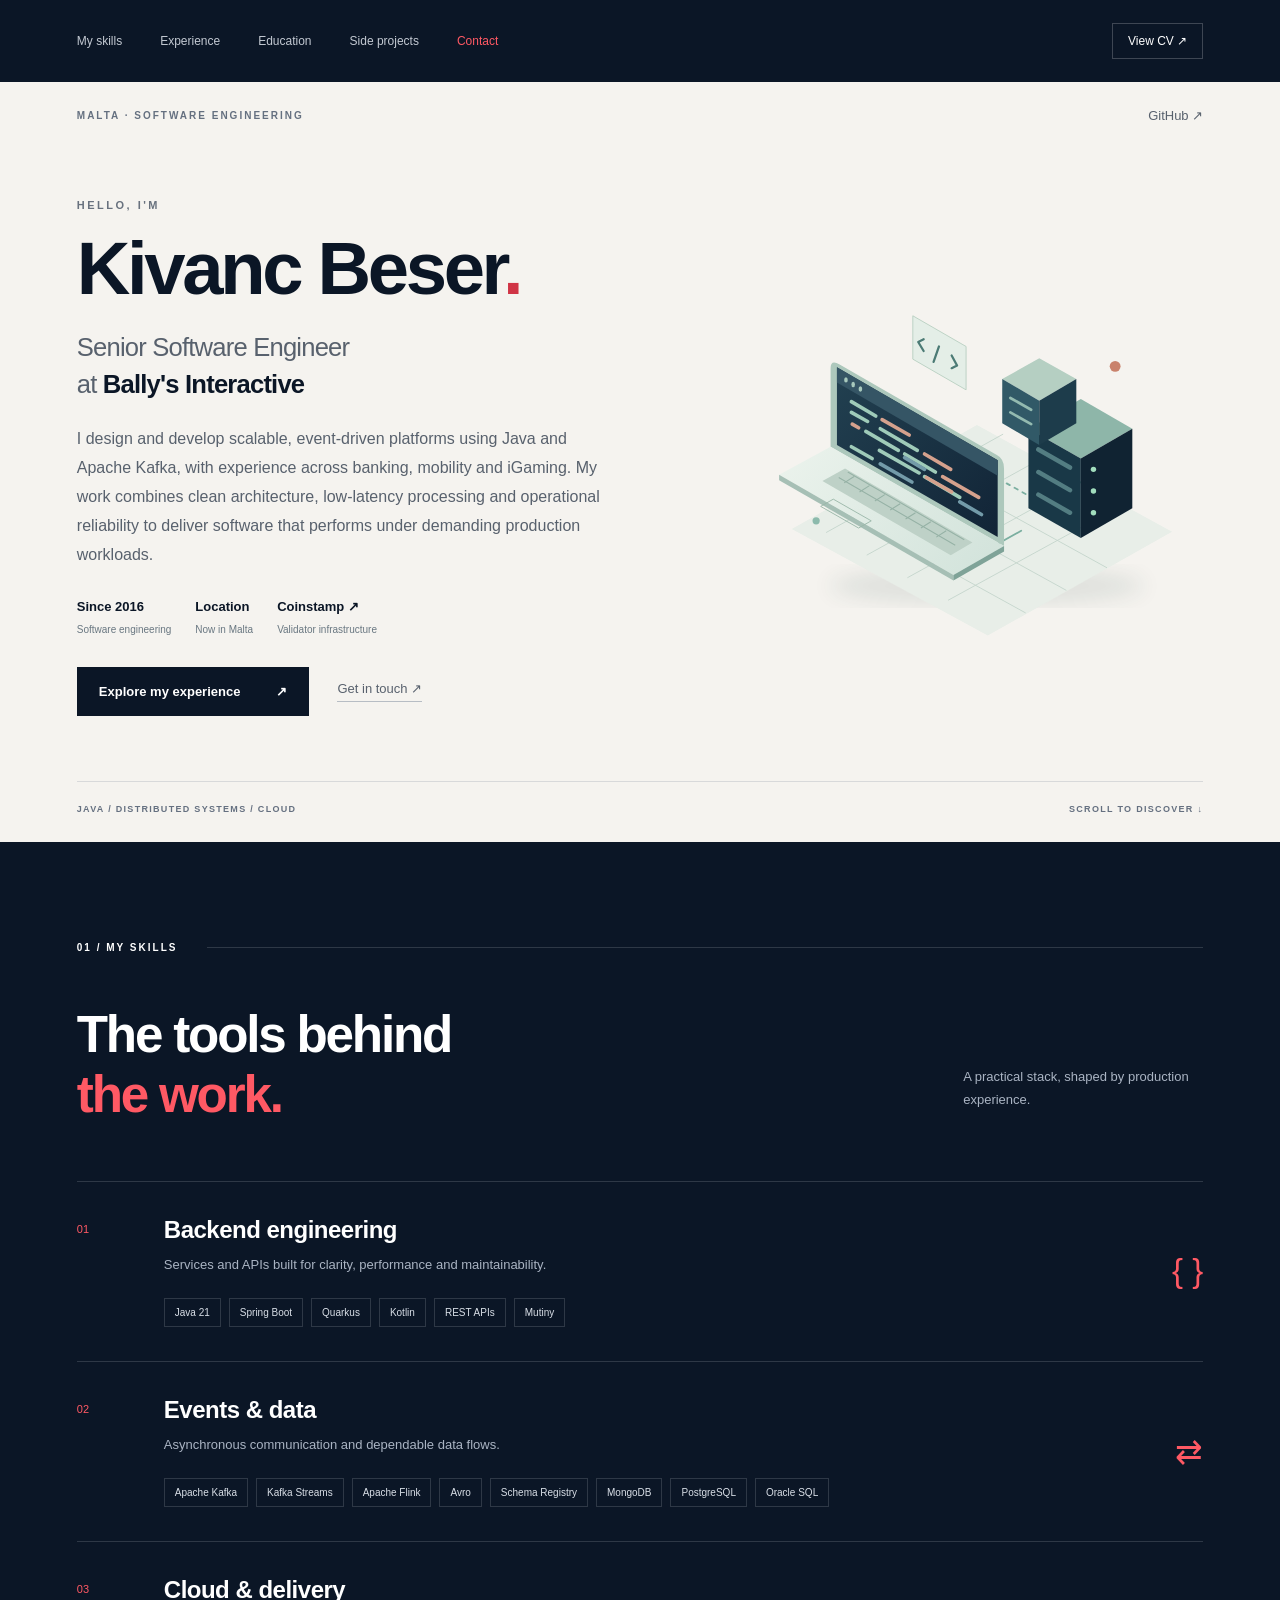
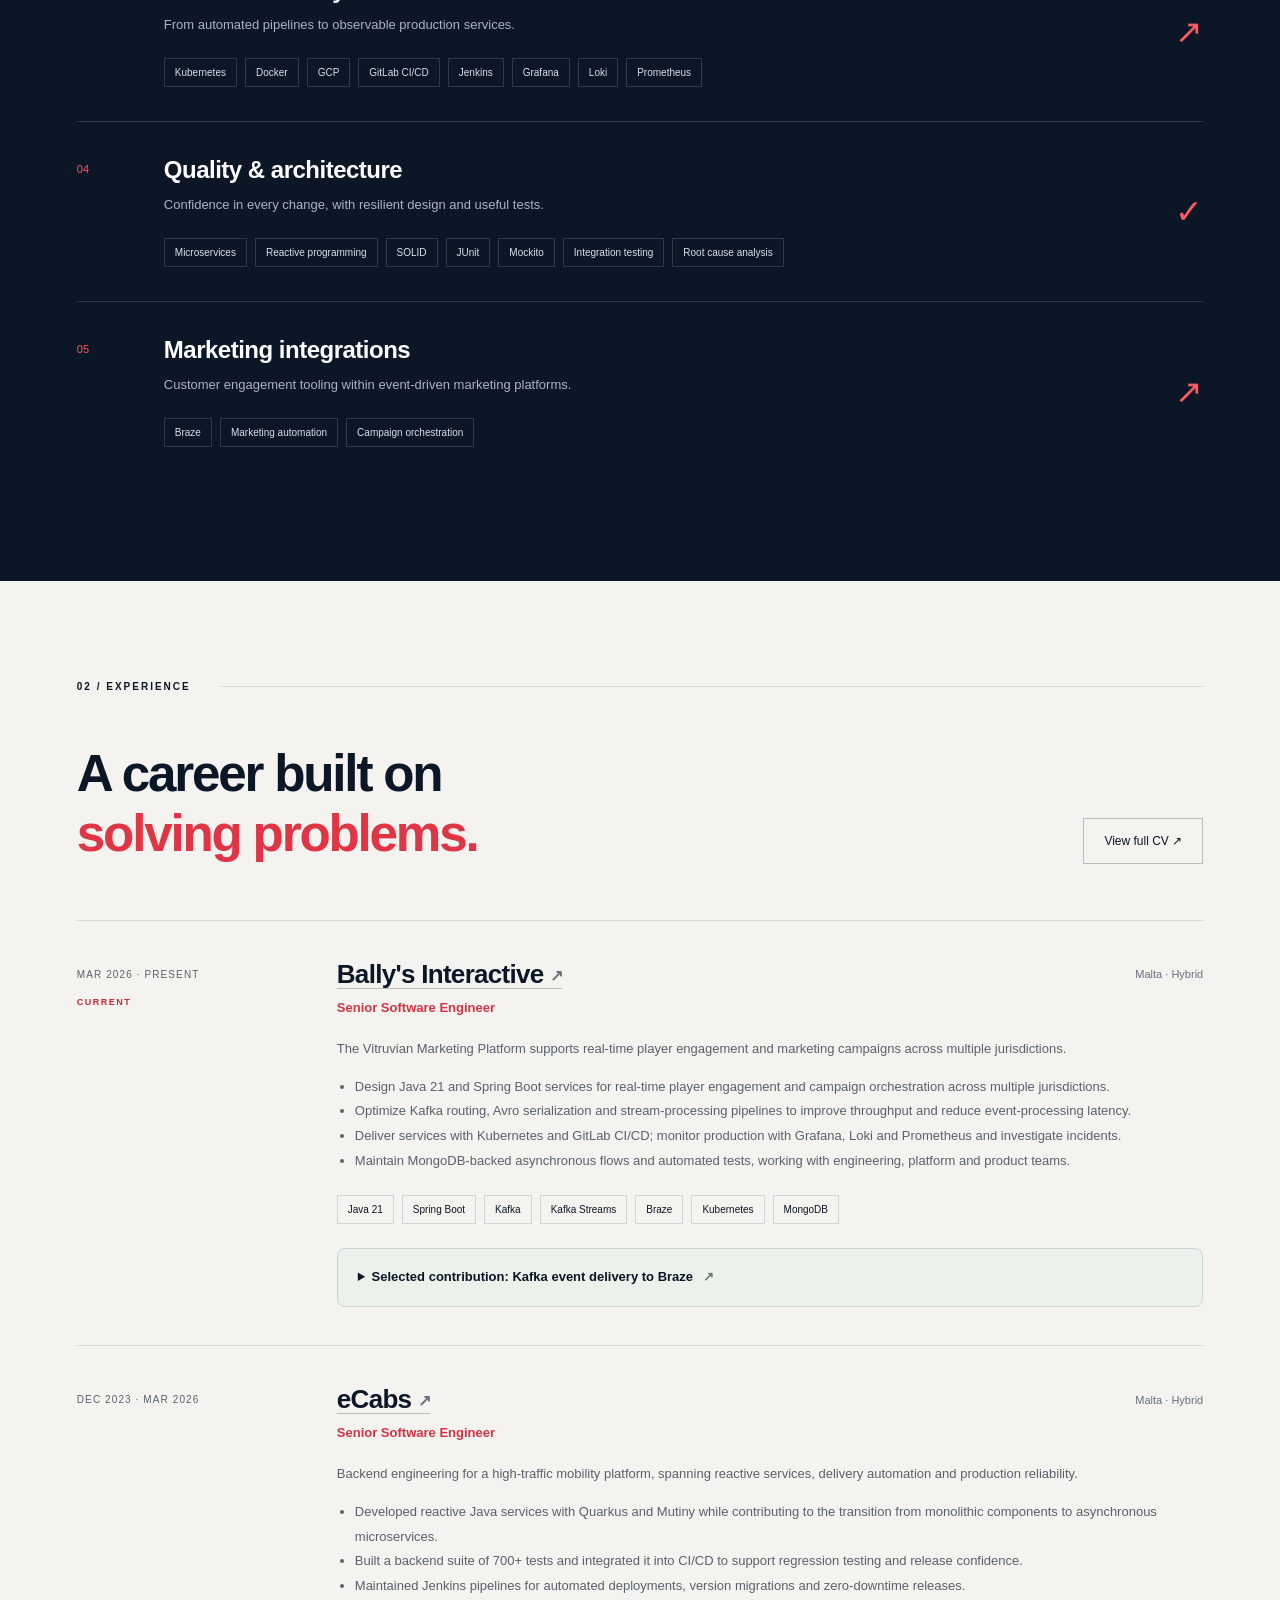
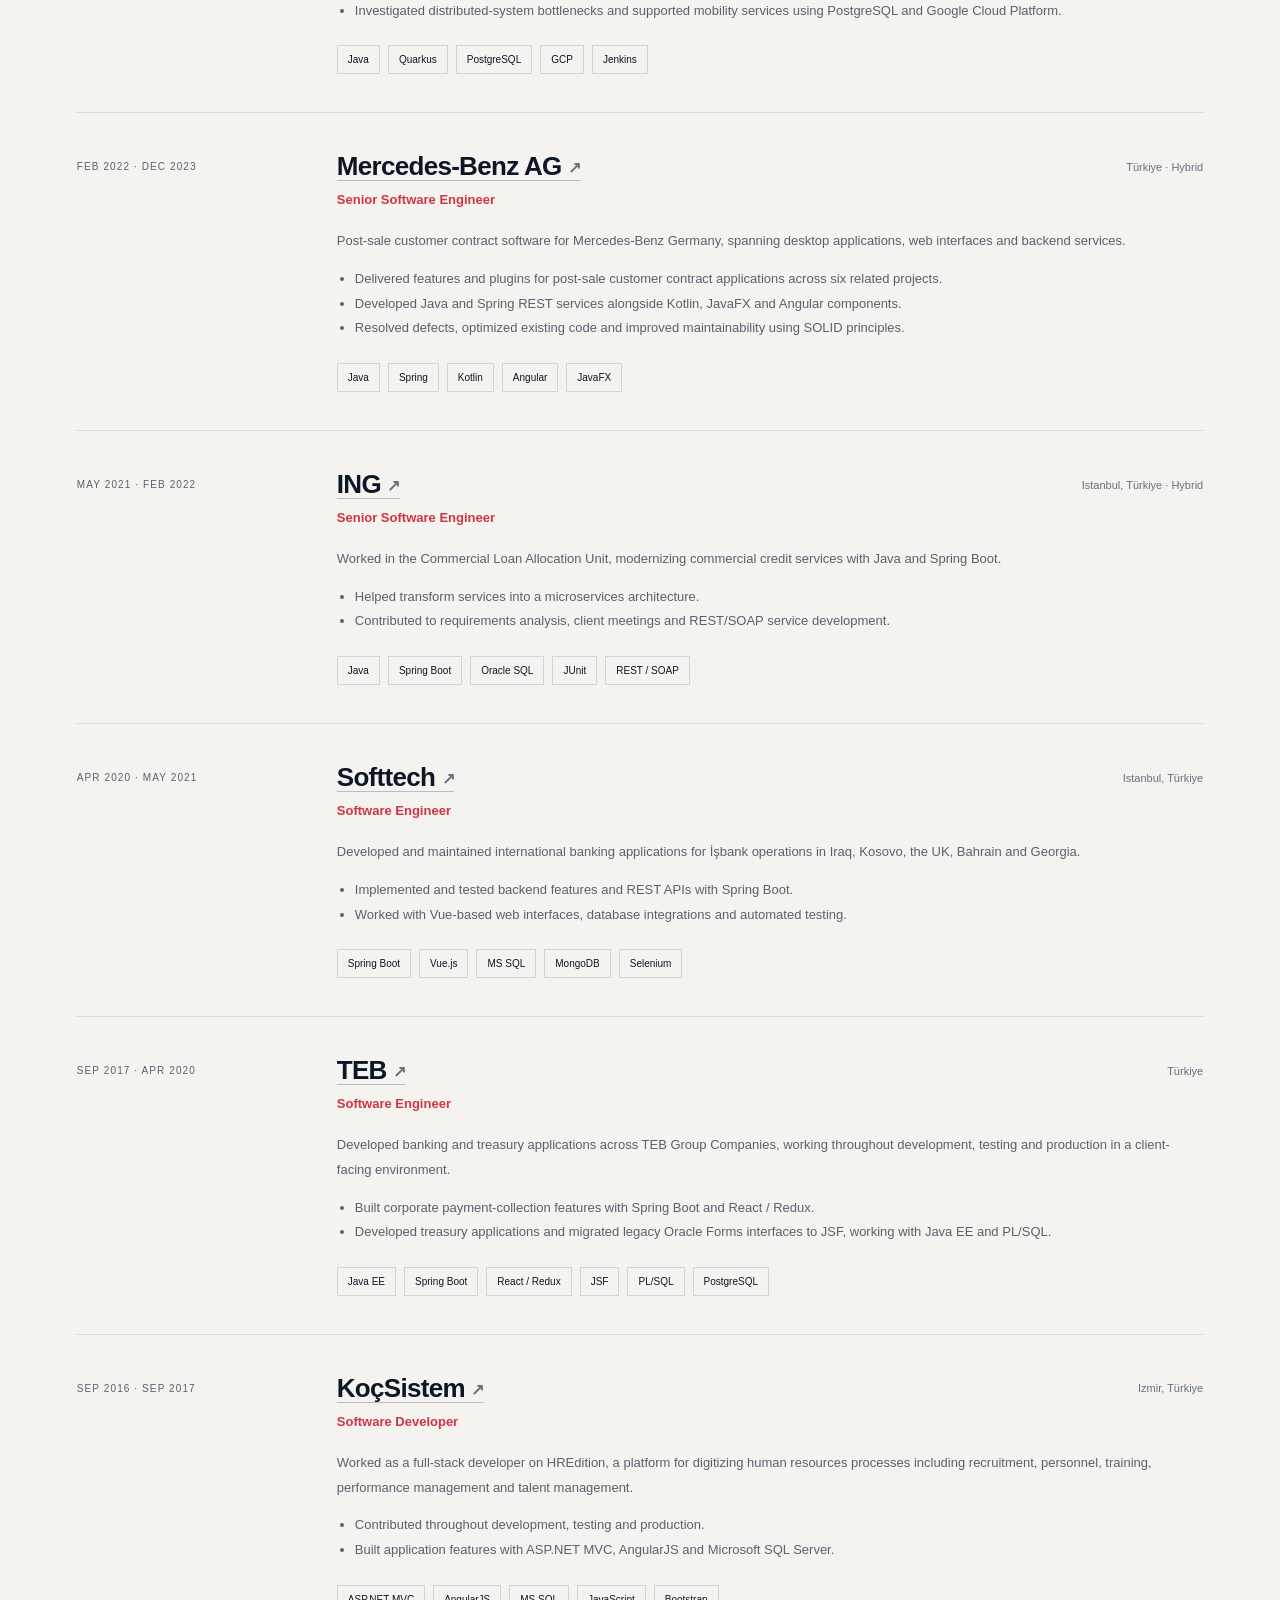
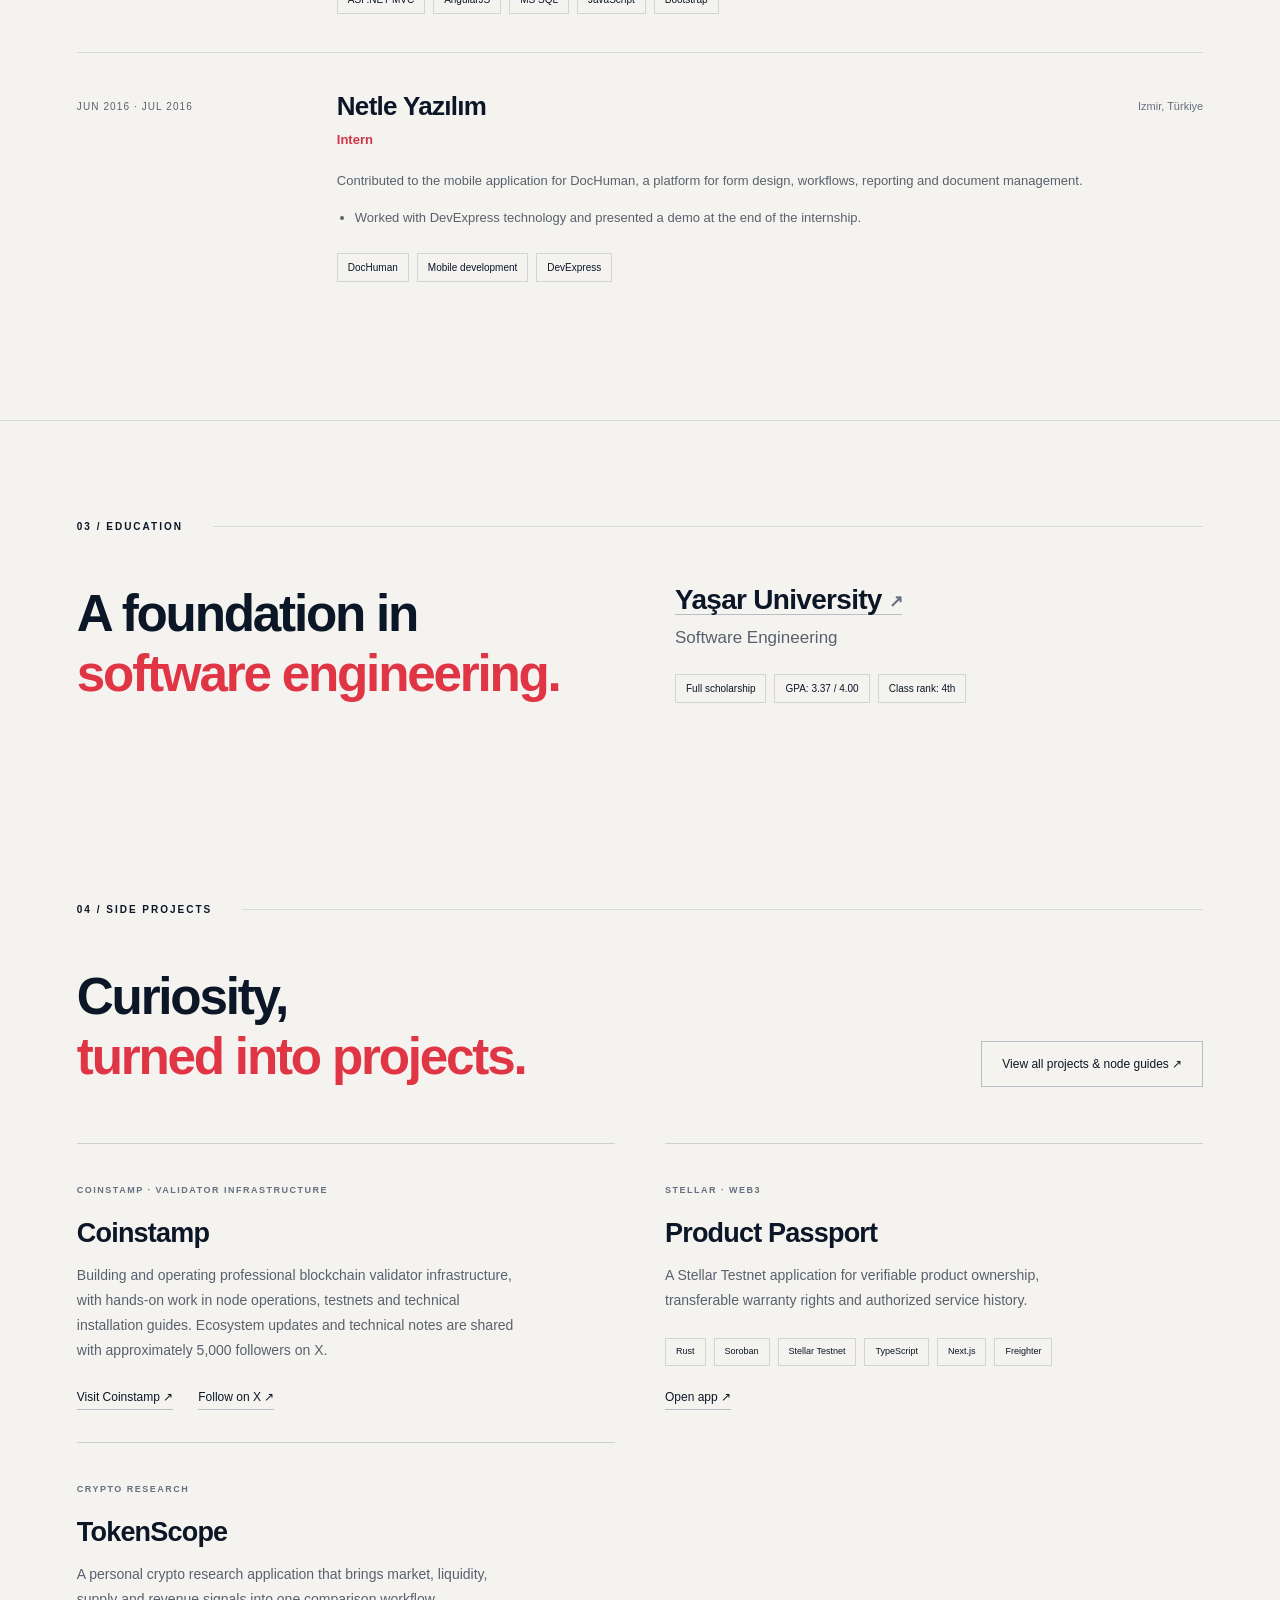
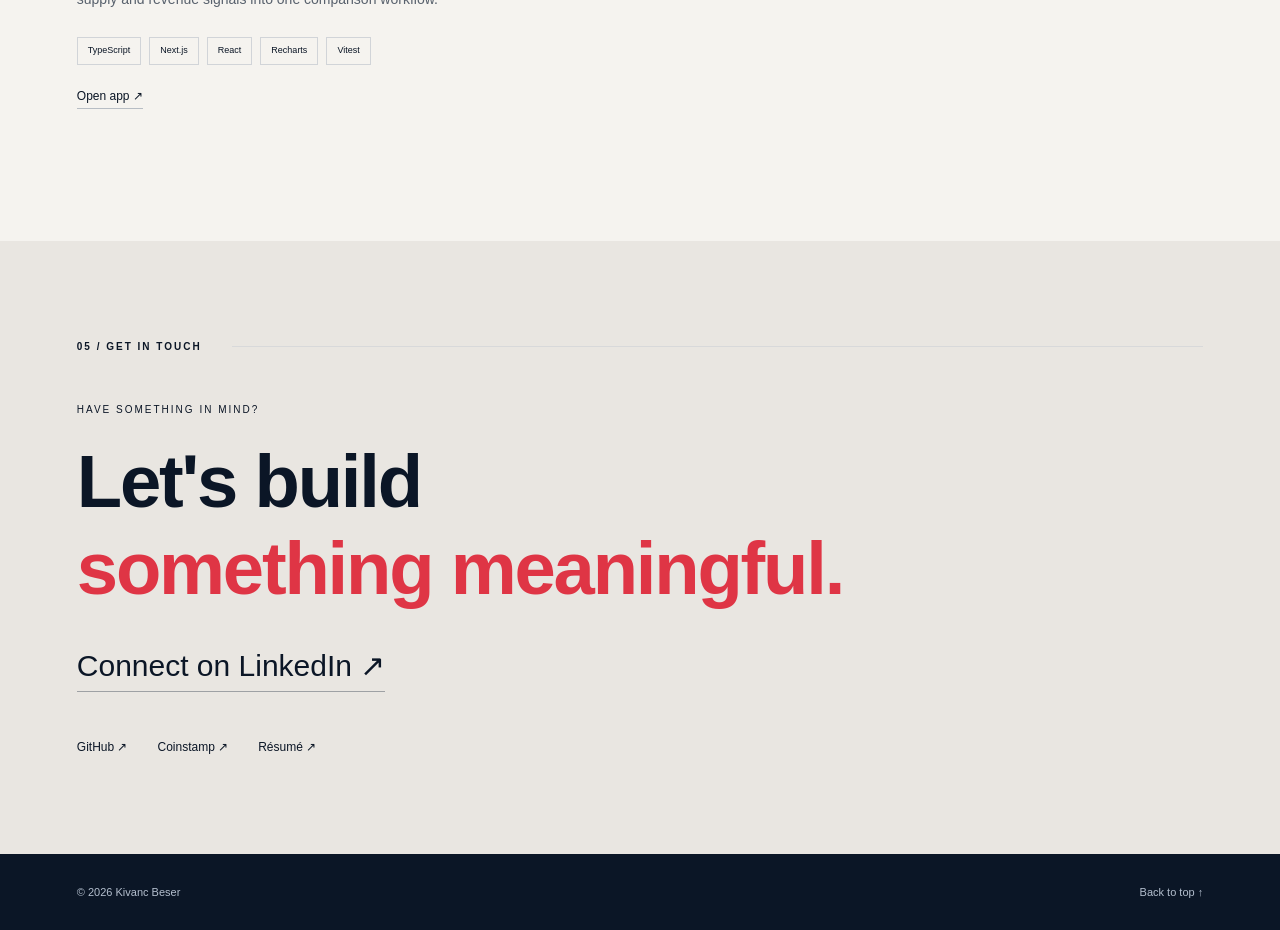
==== commit a9eb588f: "Polish portfolio copy, featured projects and CV print layout" ====
--- a/index.html
+++ b/index.html
@@ -12,7 +12,7 @@
 <nav class="nav" aria-label="Main navigation"><div><a href="#skills">My skills</a><a href="#experience">Experience</a><a href="#education">Education</a><a href="#projects">Side projects</a><a href="#contact">Contact</a></div><a class="cv-link" href="cv.html" target="_blank" rel="noopener">View CV ↗</a></nav>
 <header class="hero" id="home"><span id="about" class="legacy-anchor" aria-hidden="true"></span>
 <div class="hero-top"><span>MALTA · SOFTWARE ENGINEERING</span><a href="https://github.com/kivancbeser" target="_blank" rel="noopener noreferrer">GitHub ↗</a></div>
-<div class="hero-layout"><div class="hero-content"><p class="eyebrow">HELLO, I'M</p><h1>Kivanc Beser<span>.</span></h1><h2>Senior Software Engineer <br>at <strong>Bally's Interactive</strong></h2><div class="home-bio"><p>I design and develop scalable, event-driven platforms using Java and Apache Kafka, with experience across banking, mobility and iGaming. My work combines clean architecture, low-latency processing and operational reliability to deliver software that performs under demanding production workloads.</p></div><div class="hero-highlights"><span><strong>Since 2016</strong>Software engineering</span><span><strong>Malta</strong>Now in Malta</span><a href="https://coinstamp.me/" target="_blank" rel="noopener noreferrer"><strong>Coinstamp ↗</strong>Validator infrastructure</a></div><div class="hero-actions"><a class="button light" href="#experience">Explore my experience <span>↗</span></a><a class="text-link" href="https://www.linkedin.com/in/kivancenesbeser/" target="_blank" rel="noopener noreferrer">Get in touch ↗</a></div></div>
+<div class="hero-layout"><div class="hero-content"><p class="eyebrow">HELLO, I'M</p><h1>Kivanc Beser<span>.</span></h1><h2>Senior Software Engineer <br>at <strong>Bally's Interactive</strong></h2><div class="home-bio"><p>I design and develop scalable, event-driven platforms using Java and Apache Kafka, with experience across banking, mobility and iGaming. My work combines clean architecture, low-latency processing and operational reliability to deliver software that performs under demanding production workloads.</p></div><div class="hero-highlights"><span><strong>Since 2016</strong>Software engineering</span><span><strong>Location</strong>Now in Malta</span><a href="https://coinstamp.me/" target="_blank" rel="noopener noreferrer"><strong>Coinstamp ↗</strong>Validator infrastructure</a></div><div class="hero-actions"><a class="button light" href="#experience">Explore my experience <span>↗</span></a><a class="text-link" href="https://www.linkedin.com/in/kivancenesbeser/" target="_blank" rel="noopener noreferrer">Get in touch ↗</a></div></div>
 <div class="tech-visual" role="img" aria-label="Isometric illustration of servers, connected infrastructure and a code window"><svg viewBox="0 0 500 410" fill="none" aria-hidden="true"><defs><linearGradient id="panel" x1="90" y1="70" x2="370" y2="340" gradientUnits="userSpaceOnUse"><stop stop-color="#244454"/><stop offset="1" stop-color="#0b192c"/></linearGradient><linearGradient id="glass" x1="80" y1="80" x2="320" y2="270" gradientUnits="userSpaceOnUse"><stop stop-color="#eff5ef"/><stop offset="1" stop-color="#d2e3db"/></linearGradient><filter id="shadow"><feGaussianBlur stdDeviation="12"/></filter></defs><ellipse cx="260" cy="353" rx="175" ry="20" fill="#153d38" opacity=".1" filter="url(#shadow)"/><path d="M44 290L249 175L465 293L261 408Z" fill="#e8eee8"/><g stroke="#c5d5cc" stroke-width="1"><path d="M82 294L278 185M127 319L324 210M172 344L370 235M217 369L416 260M89 265L303 383M134 240L348 358M179 215L393 333"/></g><g stroke="#7bafa0" stroke-width="2" stroke-linecap="round"><path d="M150 295L221 335L298 292"/><path d="M247 220L322 262L387 225" stroke-dasharray="4 6"/><path d="M83 231L122 253L151 237"/></g><g><path d="M306 179L364 146L421 179L364 212Z" fill="#8eb6a9"/><path d="M306 179L364 212V300L306 267Z" fill="#193847"/><path d="M364 212L421 179V267L364 300Z" fill="#102332"/><path d="M317 202L352 222M317 227L352 247M317 252L352 272" stroke="#537d82" stroke-width="5" stroke-linecap="round"/><g fill="#a1ddbd"><circle cx="378" cy="224" r="3"/><circle cx="378" cy="248" r="3"/><circle cx="378" cy="272" r="3"/></g></g><g><path d="M277 124L318 101L359 124L318 148Z" fill="#b5cfc2"/><path d="M277 124L318 148V197L277 173Z" fill="#315967"/><path d="M318 148L359 124V173L318 197Z" fill="#1d3c4b"/><path d="M286 145L309 158M286 161L309 174" stroke="#93bab0" stroke-width="3" stroke-linecap="round"/></g><g><path d="M87 112Q87 102 97 108L271 208Q279 212 279 223V309L87 199Z" fill="#adc8bc"/><path d="M94 111L272 214V299L94 197Z" fill="url(#panel)"/><path d="M94 111L272 214V231L94 128Z" fill="#355565"/><g fill="#a8c9bd"><ellipse cx="104" cy="125" rx="2" ry="3"/><ellipse cx="112" cy="130" rx="2" ry="3"/><ellipse cx="120" cy="135" rx="2" ry="3"/></g><g stroke-linecap="round" stroke-width="4"><path d="M110 149L137 165M110 161L128 171M142 179L183 203M126 182L162 203M169 207L203 227M141 203L185 228M191 232L230 255M110 199L133 212" stroke="#9fcbb9"/><path d="M144 169L174 186M191 207L220 224M111 174L118 178M211 232L251 255M193 233L221 249" stroke="#d5a18d"/><path d="M169 211L191 224M230 260L254 274M142 218L177 238" stroke="#739ba9"/></g><path d="M87 199L279 309L223 341L30 230Z" fill="url(#glass)"/><path d="M30 230L223 341V347L30 236Z" fill="#a6bfb5"/><path d="M223 341L279 309V315L223 347Z" fill="#7fa398"/><path d="M103 223L210 285L244 305L220 319L78 237Z" fill="#bed1c7"/><path d="M106 227L235 302M96 233L225 308M113 232L102 239M130 242L119 249M147 252L136 259M164 262L153 269M181 272L170 279M198 282L187 289M215 292L204 299" stroke="#96b2a6" stroke-width="1.2"/><path d="M90 257L132 281L118 289L76 265Z" stroke="#99b6a8"/></g><g><path d="M178 54L237 88L237 136L178 102Z" fill="#e4eee7" stroke="#b8d0c1"/><path d="M190 80L184 83L190 93M221 98L227 109L221 112M207 88L201 105" stroke="#4c7b75" stroke-width="2.5" stroke-linecap="round" stroke-linejoin="round"/></g><circle cx="402" cy="110" r="6" fill="#c9826c"/><circle cx="71" cy="281" r="4" fill="#8cbaac"/></svg></div></div><div class="hero-bottom"><span>JAVA / DISTRIBUTED SYSTEMS / CLOUD</span><a href="#skills">SCROLL TO DISCOVER ↓</a></div>
 
 </header>
@@ -24,9 +24,9 @@
 <article><span class="skill-number">03</span><div><h3>Cloud & delivery</h3><p>From automated pipelines to observable production services.</p><div class="tags"><span>Kubernetes</span><span>Docker</span><span>GCP</span><span>GitLab CI/CD</span><span>Jenkins</span><span>Grafana</span><span>Loki</span><span>Prometheus</span></div></div><span class="skill-symbol" aria-hidden="true">↗</span></article>
 <article><span class="skill-number">04</span><div><h3>Quality & architecture</h3><p>Confidence in every change, with resilient design and useful tests.</p><div class="tags"><span>Microservices</span><span>Reactive programming</span><span>SOLID</span><span>JUnit</span><span>Mockito</span><span>Integration testing</span><span>Root cause analysis</span></div></div><span class="skill-symbol" aria-hidden="true">✓</span></article><article><span class="skill-number">05</span><div><h3>Marketing integrations</h3><p>Customer engagement tooling within event-driven marketing platforms.</p><div class="tags"><span>Braze</span><span>Marketing automation</span><span>Campaign orchestration</span></div></div><span class="skill-symbol" aria-hidden="true">↗</span></article></div></section>
 <section id="experience" class="section experience"><div class="section-label"><span>02 / EXPERIENCE</span><span class="line"></span></div><div class="section-heading"><h2>A career built on<br><em>solving problems.</em></h2><a class="outline-button" href="cv.html" target="_blank" rel="noopener">View full CV ↗</a></div><div class="timeline">
-<article class="job"><div class="job-date">MAR 2026 · PRESENT<span class="current">CURRENT</span></div><div class="job-body"><div class="job-header"><h3><a class="company-link" href="https://www.ballys.com/Our-Brands/ballys-interactive-international/default.aspx" target="_blank" rel="noopener noreferrer" aria-label="Bally&#x27;s Interactive official website (opens in a new tab)">Bally's Interactive <span aria-hidden="true">↗</span></a></h3><span>Malta · Hybrid</span></div><h4>Senior Software Engineer</h4><p>Contributing to the Vitruvian Marketing Platform at Bally’s Interactive, developing scalable backend services that support real-time player engagement, marketing automation and campaign orchestration across multiple jurisdictions.</p><ul><li>Design Java 21 and Spring Boot services for real-time player engagement and campaign orchestration across multiple jurisdictions.</li><li>Optimize Kafka routing, Avro serialization and stream-processing pipelines to improve throughput and reduce event-processing latency.</li><li>Deliver services with Kubernetes and GitLab CI/CD; monitor production with Grafana, Loki and Prometheus and investigate incidents.</li><li>Maintain MongoDB-backed asynchronous flows and automated tests, working with engineering, platform and product teams.</li></ul><div class="tags"><span>Java 21</span><span>Spring Boot</span><span>Kafka</span><span>Kafka Streams</span><span>Braze</span><span>Kubernetes</span><span>MongoDB</span></div><details class="engineering-case"><summary>Engineering case study: Kafka event delivery to Braze <span aria-hidden="true">↗</span></summary><div class="case-content"><p class="case-context">Bally’s Interactive · Marketing platform</p><div class="case-grid"><div><h5>Problem</h5><p>Events passing through Kafka topics were reaching Braze late, delaying the marketing platform’s event delivery.</p></div><div><h5>My contribution</h5><p>Contributed to a performance fix in the YAML configuration for the event-processing flow, addressing the delivery delay.</p></div><div><h5>Outcome</h5><p>The configuration change resolved the delayed delivery to Braze, supporting more timely event-driven marketing.</p></div></div><div class="tags"><span>Apache Kafka</span><span>YAML configuration</span><span>Braze</span><span>Event delivery</span></div></div></details></div></article>
-<article class="job"><div class="job-date">DEC 2023 · MAR 2026</div><div class="job-body"><div class="job-header"><h3><a class="company-link" href="https://ecabstech.com/" target="_blank" rel="noopener noreferrer" aria-label="eCabs official website (opens in a new tab)">eCabs <span aria-hidden="true">↗</span></a></h3><span>Malta · Hybrid</span></div><h4>Senior Software Engineer</h4><p>Developed backend services for eCabs’ high-traffic mobility platform, with a focus on reactive programming, low-latency processing and resilient distributed systems. Helped transition monolithic components to a scalable microservices architecture.</p><ul><li>Developed reactive Java services with Quarkus and Mutiny while contributing to the transition from monolithic components to asynchronous microservices.</li><li>Built a backend suite of 700+ tests and integrated it into CI/CD to support regression testing and release confidence.</li><li>Maintained Jenkins pipelines for automated deployments, version migrations and zero-downtime releases.</li><li>Investigated distributed-system bottlenecks and supported mobility services using PostgreSQL and Google Cloud Platform.</li></ul><div class="tags"><span>Java</span><span>Quarkus</span><span>PostgreSQL</span><span>GCP</span><span>Jenkins</span></div></div></article>
-<article class="job"><div class="job-date">FEB 2022 · DEC 2023</div><div class="job-body"><div class="job-header"><h3><a class="company-link" href="https://www.mercedes-benz.com/en/" target="_blank" rel="noopener noreferrer" aria-label="Mercedes-Benz AG official website (opens in a new tab)">Mercedes-Benz AG <span aria-hidden="true">↗</span></a></h3><span>Türkiye · Hybrid</span></div><h4>Senior Software Engineer</h4><p>Developed and maintained applications supporting customer contracts after vehicle sales for Mercedes-Benz Germany. Worked across six related projects with different technology stacks, contributing to backend services, desktop applications and web interfaces.</p><ul><li>Delivered features and plugins for post-sale customer contract applications across six related projects.</li><li>Developed Java and Spring REST services alongside Kotlin, JavaFX and Angular components.</li><li>Resolved defects, optimized existing code and improved maintainability using SOLID principles.</li></ul><div class="tags"><span>Java</span><span>Spring</span><span>Kotlin</span><span>Angular</span><span>JavaFX</span></div></div></article>
+<article class="job"><div class="job-date">MAR 2026 · PRESENT<span class="current">CURRENT</span></div><div class="job-body"><div class="job-header"><h3><a class="company-link" href="https://www.ballys.com/Our-Brands/ballys-interactive-international/default.aspx" target="_blank" rel="noopener noreferrer" aria-label="Bally&#x27;s Interactive official website (opens in a new tab)">Bally's Interactive <span aria-hidden="true">↗</span></a></h3><span>Malta · Hybrid</span></div><h4>Senior Software Engineer</h4><p>The Vitruvian Marketing Platform supports real-time player engagement and marketing campaigns across multiple jurisdictions.</p><ul><li>Design Java 21 and Spring Boot services for real-time player engagement and campaign orchestration across multiple jurisdictions.</li><li>Optimize Kafka routing, Avro serialization and stream-processing pipelines to improve throughput and reduce event-processing latency.</li><li>Deliver services with Kubernetes and GitLab CI/CD; monitor production with Grafana, Loki and Prometheus and investigate incidents.</li><li>Maintain MongoDB-backed asynchronous flows and automated tests, working with engineering, platform and product teams.</li></ul><div class="tags"><span>Java 21</span><span>Spring Boot</span><span>Kafka</span><span>Kafka Streams</span><span>Braze</span><span>Kubernetes</span><span>MongoDB</span></div><details class="engineering-case"><summary>Selected contribution: Kafka event delivery to Braze <span aria-hidden="true">↗</span></summary><div class="case-content"><p class="case-context">Bally’s Interactive · Marketing platform</p><div class="case-grid"><div><h5>Problem</h5><p>Events passing through Kafka topics were reaching Braze late, delaying the marketing platform’s event delivery.</p></div><div><h5>My contribution</h5><p>Contributed to a performance fix in the YAML configuration for the event-processing flow, addressing the delivery delay.</p></div><div><h5>Outcome</h5><p>The configuration change resolved the delayed delivery to Braze, supporting more timely event-driven marketing.</p></div></div><div class="tags"><span>Apache Kafka</span><span>YAML configuration</span><span>Braze</span><span>Event delivery</span></div></div></details></div></article>
+<article class="job"><div class="job-date">DEC 2023 · MAR 2026</div><div class="job-body"><div class="job-header"><h3><a class="company-link" href="https://ecabstech.com/" target="_blank" rel="noopener noreferrer" aria-label="eCabs official website (opens in a new tab)">eCabs <span aria-hidden="true">↗</span></a></h3><span>Malta · Hybrid</span></div><h4>Senior Software Engineer</h4><p>Backend engineering for a high-traffic mobility platform, spanning reactive services, delivery automation and production reliability.</p><ul><li>Developed reactive Java services with Quarkus and Mutiny while contributing to the transition from monolithic components to asynchronous microservices.</li><li>Built a backend suite of 700+ tests and integrated it into CI/CD to support regression testing and release confidence.</li><li>Maintained Jenkins pipelines for automated deployments, version migrations and zero-downtime releases.</li><li>Investigated distributed-system bottlenecks and supported mobility services using PostgreSQL and Google Cloud Platform.</li></ul><div class="tags"><span>Java</span><span>Quarkus</span><span>PostgreSQL</span><span>GCP</span><span>Jenkins</span></div></div></article>
+<article class="job"><div class="job-date">FEB 2022 · DEC 2023</div><div class="job-body"><div class="job-header"><h3><a class="company-link" href="https://www.mercedes-benz.com/en/" target="_blank" rel="noopener noreferrer" aria-label="Mercedes-Benz AG official website (opens in a new tab)">Mercedes-Benz AG <span aria-hidden="true">↗</span></a></h3><span>Türkiye · Hybrid</span></div><h4>Senior Software Engineer</h4><p>Post-sale customer contract software for Mercedes-Benz Germany, spanning desktop applications, web interfaces and backend services.</p><ul><li>Delivered features and plugins for post-sale customer contract applications across six related projects.</li><li>Developed Java and Spring REST services alongside Kotlin, JavaFX and Angular components.</li><li>Resolved defects, optimized existing code and improved maintainability using SOLID principles.</li></ul><div class="tags"><span>Java</span><span>Spring</span><span>Kotlin</span><span>Angular</span><span>JavaFX</span></div></div></article>
 <article class="job"><div class="job-date">MAY 2021 · FEB 2022</div><div class="job-body"><div class="job-header"><h3><a class="company-link" href="https://ing.com/?Language=EN" target="_blank" rel="noopener noreferrer" aria-label="ING official website (opens in a new tab)">ING <span aria-hidden="true">↗</span></a></h3><span>Istanbul, Türkiye · Hybrid</span></div><h4>Senior Software Engineer</h4><p>Worked in the Commercial Loan Allocation Unit, modernizing commercial credit services with Java and Spring Boot.</p><ul><li>Helped transform services into a microservices architecture.</li><li>Contributed to requirements analysis, client meetings and REST/SOAP service development.</li></ul><div class="tags"><span>Java</span><span>Spring Boot</span><span>Oracle SQL</span><span>JUnit</span><span>REST / SOAP</span></div></div></article>
 <article class="job"><div class="job-date">APR 2020 · MAY 2021</div><div class="job-body"><div class="job-header"><h3><a class="company-link" href="https://softtech.com.tr/en/" target="_blank" rel="noopener noreferrer" aria-label="Softtech official website (opens in a new tab)">Softtech <span aria-hidden="true">↗</span></a></h3><span>Istanbul, Türkiye</span></div><h4>Software Engineer</h4><p>Developed and maintained international banking applications for İşbank operations in Iraq, Kosovo, the UK, Bahrain and Georgia.</p><ul><li>Implemented and tested backend features and REST APIs with Spring Boot.</li><li>Worked with Vue-based web interfaces, database integrations and automated testing.</li></ul><div class="tags"><span>Spring Boot</span><span>Vue.js</span><span>MS SQL</span><span>MongoDB</span><span>Selenium</span></div></div></article>
 <article class="job"><div class="job-date">SEP 2017 · APR 2020</div><div class="job-body"><div class="job-header"><h3><a class="company-link" href="https://www.teb.com.tr/en/" target="_blank" rel="noopener noreferrer" aria-label="TEB official website (opens in a new tab)">TEB <span aria-hidden="true">↗</span></a></h3><span>Türkiye</span></div><h4>Software Engineer</h4><p>Developed banking and treasury applications across TEB Group Companies, working throughout development, testing and production in a client-facing environment.</p><ul><li>Built corporate payment-collection features with Spring Boot and React / Redux.</li><li>Developed treasury applications and migrated legacy Oracle Forms interfaces to JSF, working with Java EE and PL/SQL.</li></ul><div class="tags"><span>Java EE</span><span>Spring Boot</span><span>React / Redux</span><span>JSF</span><span>PL/SQL</span><span>PostgreSQL</span></div></div></article>
@@ -34,7 +34,7 @@
 <article class="job"><div class="job-date">JUN 2016 · JUL 2016</div><div class="job-body"><div class="job-header"><h3>Netle Yazılım</h3><span>Izmir, Türkiye</span></div><h4>Intern</h4><p>Contributed to the mobile application for DocHuman, a platform for form design, workflows, reporting and document management.</p><ul><li>Worked with DevExpress technology and presented a demo at the end of the internship.</li></ul><div class="tags"><span>DocHuman</span><span>Mobile development</span><span>DevExpress</span></div></div></article>
 </div></section>
 <section id="education" class="section education"><div class="section-label"><span>03 / EDUCATION</span><span class="line"></span></div><div class="about-grid"><h2>A foundation in<br><em>software engineering.</em></h2><div class="education-details"><h3><a class="company-link" href="https://www.yasar.edu.tr/en/" target="_blank" rel="noopener noreferrer">Yaşar University <span aria-hidden="true">↗</span></a></h3><p>Software Engineering</p><div class="tags"><span>Full scholarship</span><span>GPA: 3.37 / 4.00</span><span>Class rank: 4th</span></div></div></div></section>
-<section id="projects" class="section home-projects"><div class="section-label"><span>04 / SIDE PROJECTS</span><span class="line"></span></div><div class="section-heading"><h2>Curiosity,<br><em>turned into projects.</em></h2><a class="outline-button" href="projects.html">Crypto, projects &amp; node guides ↗</a></div><div class="projects-grid"><article class="project-card"><p class="eyebrow">COINSTAMP · VALIDATOR INFRASTRUCTURE</p><h3>Coinstamp</h3><p>Building and operating professional blockchain validator infrastructure, with hands-on work in node operations, testnets and technical installation guides. Ecosystem updates and technical notes are shared with approximately 5,000 followers on X.</p><div class="project-links"><a href="https://coinstamp.me/" target="_blank" rel="noopener noreferrer">Visit Coinstamp ↗</a><a href="https://x.com/Coinstampp" target="_blank" rel="noopener noreferrer">Follow on X ↗</a></div></article><article class="project-card"><p class="eyebrow">CRYPTO RESEARCH</p><h3>TokenScope</h3><p>A personal crypto research application that brings market, liquidity, supply and revenue signals into one comparison workflow.</p><div class="tags project-stack"><span>TypeScript</span><span>Next.js</span><span>React</span><span>Recharts</span><span>Vitest</span></div><div class="project-links"><a href="https://tokenscope-one.vercel.app" target="_blank" rel="noopener noreferrer">Open app ↗</a></div></article><article class="project-card"><p class="eyebrow">STELLAR · WEB3</p><h3>Product Passport</h3><p>A Stellar Testnet application for verifiable product ownership, transferable warranty rights and authorized service history.</p><div class="tags project-stack"><span>Rust</span><span>Soroban</span><span>Stellar Testnet</span><span>TypeScript</span><span>Next.js</span><span>Freighter</span></div><div class="project-links"><a href="https://stellar-product-passport.vercel.app" target="_blank" rel="noopener noreferrer">Open app ↗</a></div></article><article class="project-card"><p class="eyebrow">BASE · ONCHAIN</p><h3>Onchain Tally</h3><p>A lightweight tally application on Base Sepolia, connecting a web interface to an onchain counter.</p><div class="tags project-stack"><span>TypeScript</span><span>Next.js</span><span>React</span><span>wagmi</span><span>viem</span><span>Base</span></div><div class="project-links"><a href="https://baseappcounter.vercel.app" target="_blank" rel="noopener noreferrer">Open app ↗</a><a href="https://github.com/kivancbeser/baseappcounter" target="_blank" rel="noopener noreferrer">Source ↗</a></div></article><article class="project-card"><p class="eyebrow">EDUCATION</p><h3>Suivora</h3><p>A shared classroom management application for teachers and administrators, with student progress and academic tracking.</p><div class="tags project-stack"><span>TypeScript</span><span>Next.js</span><span>React</span><span>Supabase</span><span>Vitest</span></div><div class="project-links"><a href="https://suivora.vercel.app" target="_blank" rel="noopener noreferrer">Open app ↗</a><a href="https://github.com/kivancbeser/Suivora" target="_blank" rel="noopener noreferrer">Source ↗</a></div></article><article class="project-card"><p class="eyebrow">PERSONAL EXPLORATION</p><h3>NUMEON</h3><p>A personal numerology experience that turns birth-date patterns into an accessible profile.</p><div class="project-links"><a href="https://numeon.vercel.app" target="_blank" rel="noopener noreferrer">Open app ↗</a></div></article><article class="project-card"><p class="eyebrow">PYTHON · DATA</p><h3>Gold Price Tracker</h3><p>A Python project for following and working with gold-price data.</p><div class="tags project-stack"><span>Python</span></div><div class="project-links"><a href="https://kivancbeser.github.io/gold-price-tracker/" target="_blank" rel="noopener noreferrer">Open app ↗</a><a href="https://github.com/kivancbeser/gold-price-tracker" target="_blank" rel="noopener noreferrer">Source ↗</a></div></article></div></section>
+<section id="projects" class="section home-projects"><div class="section-label"><span>04 / SIDE PROJECTS</span><span class="line"></span></div><div class="section-heading"><h2>Curiosity,<br><em>turned into projects.</em></h2><a class="outline-button" href="projects.html">View all projects &amp; node guides ↗</a></div><div class="projects-grid"><article class="project-card"><p class="eyebrow">COINSTAMP · VALIDATOR INFRASTRUCTURE</p><h3>Coinstamp</h3><p>Building and operating professional blockchain validator infrastructure, with hands-on work in node operations, testnets and technical installation guides. Ecosystem updates and technical notes are shared with approximately 5,000 followers on X.</p><div class="project-links"><a href="https://coinstamp.me/" target="_blank" rel="noopener noreferrer">Visit Coinstamp ↗</a><a href="https://x.com/Coinstampp" target="_blank" rel="noopener noreferrer">Follow on X ↗</a></div></article><article class="project-card"><p class="eyebrow">STELLAR · WEB3</p><h3>Product Passport</h3><p>A Stellar Testnet application for verifiable product ownership, transferable warranty rights and authorized service history.</p><div class="tags project-stack"><span>Rust</span><span>Soroban</span><span>Stellar Testnet</span><span>TypeScript</span><span>Next.js</span><span>Freighter</span></div><div class="project-links"><a href="https://stellar-product-passport.vercel.app" target="_blank" rel="noopener noreferrer">Open app ↗</a></div></article><article class="project-card"><p class="eyebrow">CRYPTO RESEARCH</p><h3>TokenScope</h3><p>A personal crypto research application that brings market, liquidity, supply and revenue signals into one comparison workflow.</p><div class="tags project-stack"><span>TypeScript</span><span>Next.js</span><span>React</span><span>Recharts</span><span>Vitest</span></div><div class="project-links"><a href="https://tokenscope-one.vercel.app" target="_blank" rel="noopener noreferrer">Open app ↗</a></div></article></div></section>
 <section id="contact" class="section contact"><div class="section-label"><span>05 / GET IN TOUCH</span><span class="line"></span></div><p>HAVE SOMETHING IN MIND?</p><h2>Let's build<br><em>something meaningful.</em></h2><a class="contact-email" href="https://www.linkedin.com/in/kivancenesbeser/" target="_blank" rel="noopener noreferrer">Connect on LinkedIn ↗</a><div class="contact-links"><a href="https://github.com/kivancbeser" target="_blank" rel="noopener noreferrer">GitHub ↗</a><a href="https://coinstamp.me/" target="_blank" rel="noopener noreferrer">Coinstamp ↗</a><a href="cv.html" target="_blank" rel="noopener">Résumé ↗</a></div></section>
 </main><footer><span>© <span id="year">2026</span> Kivanc Beser</span><a href="#home">Back to top ↑</a></footer>
 <script src="script.js"></script>
